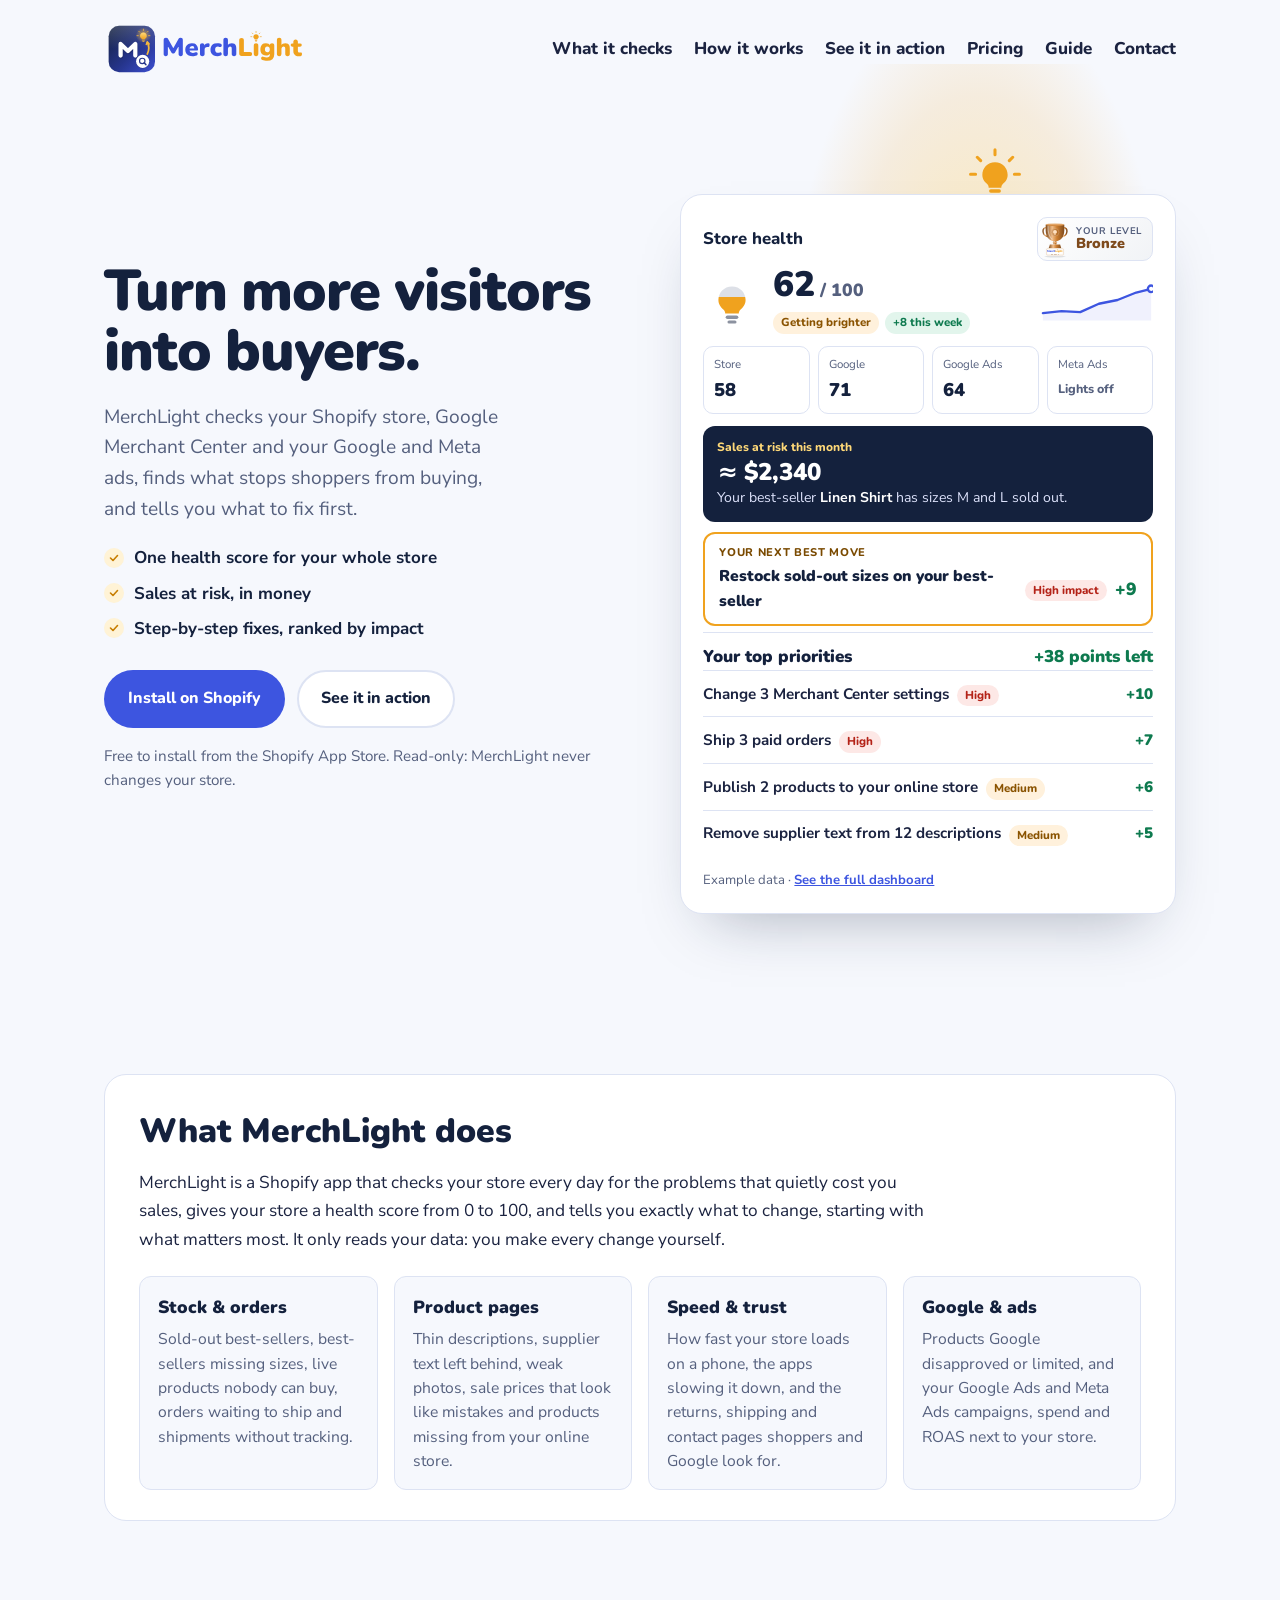
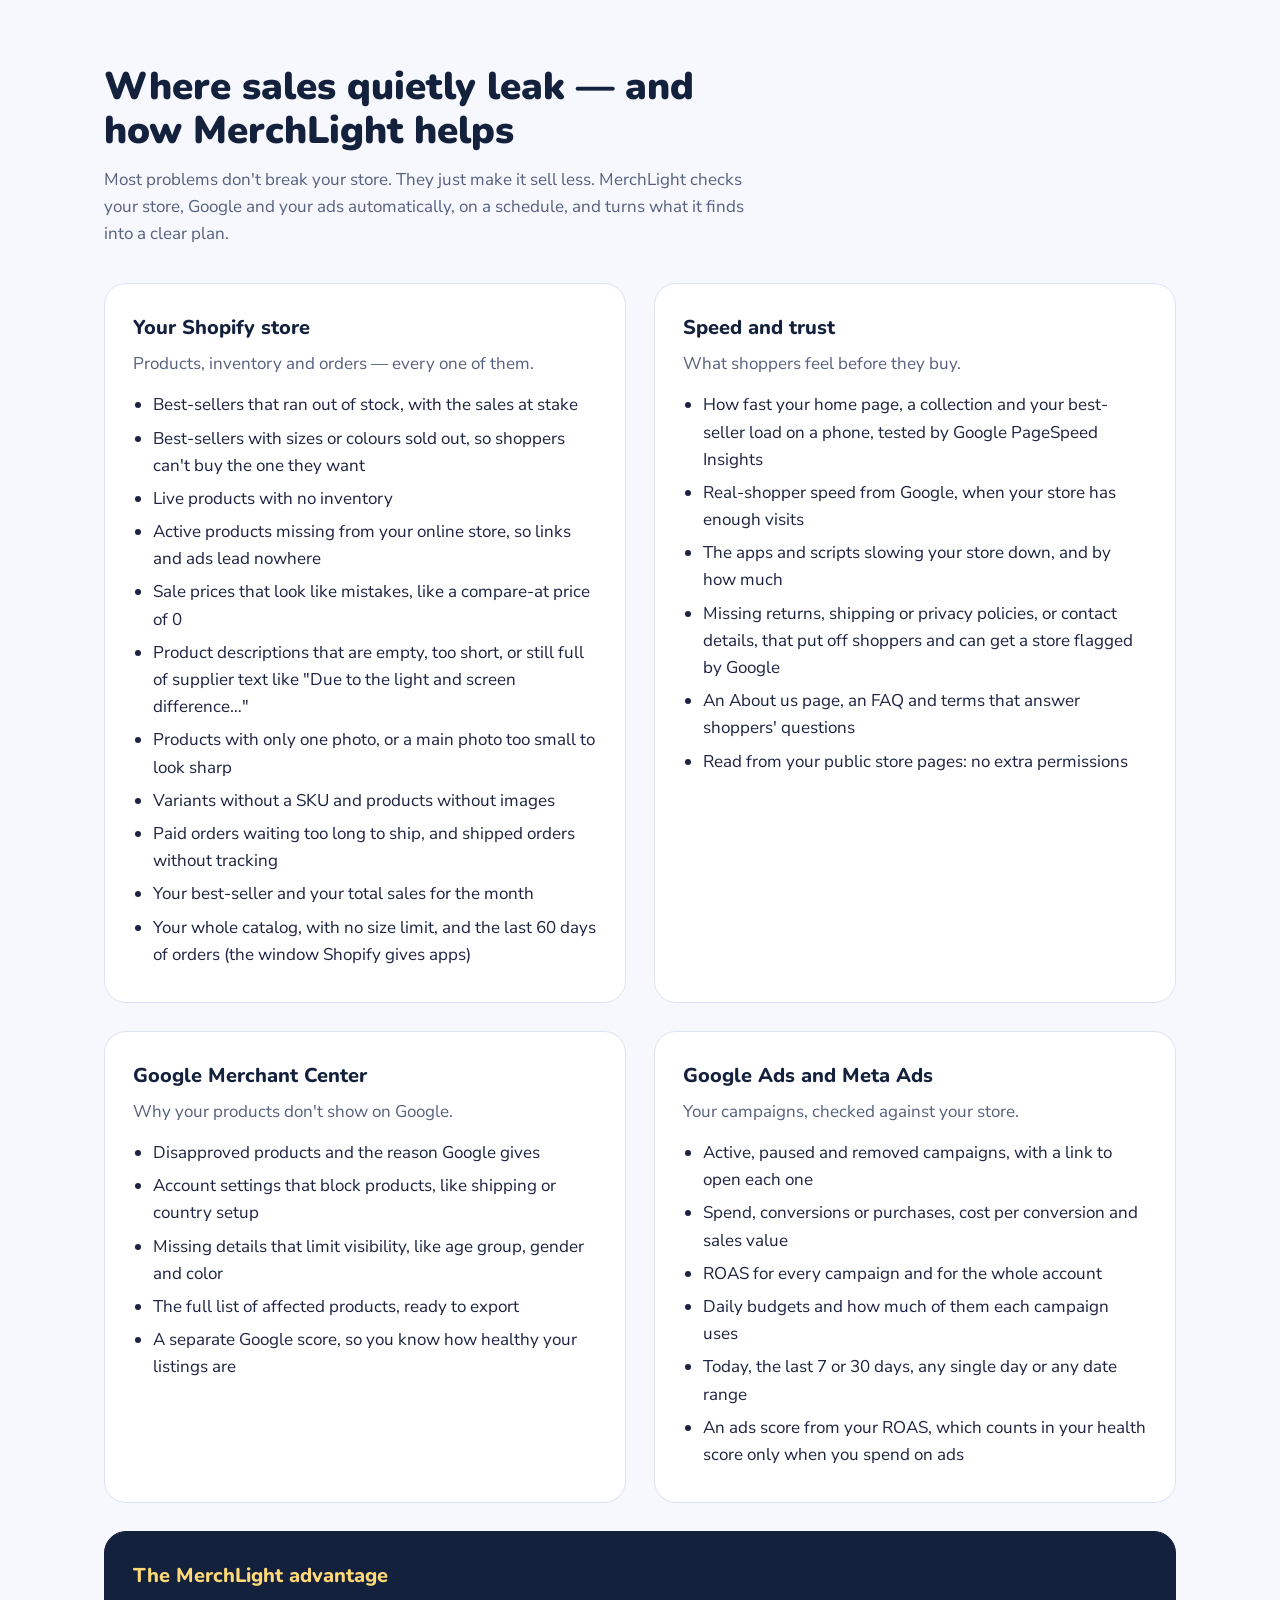
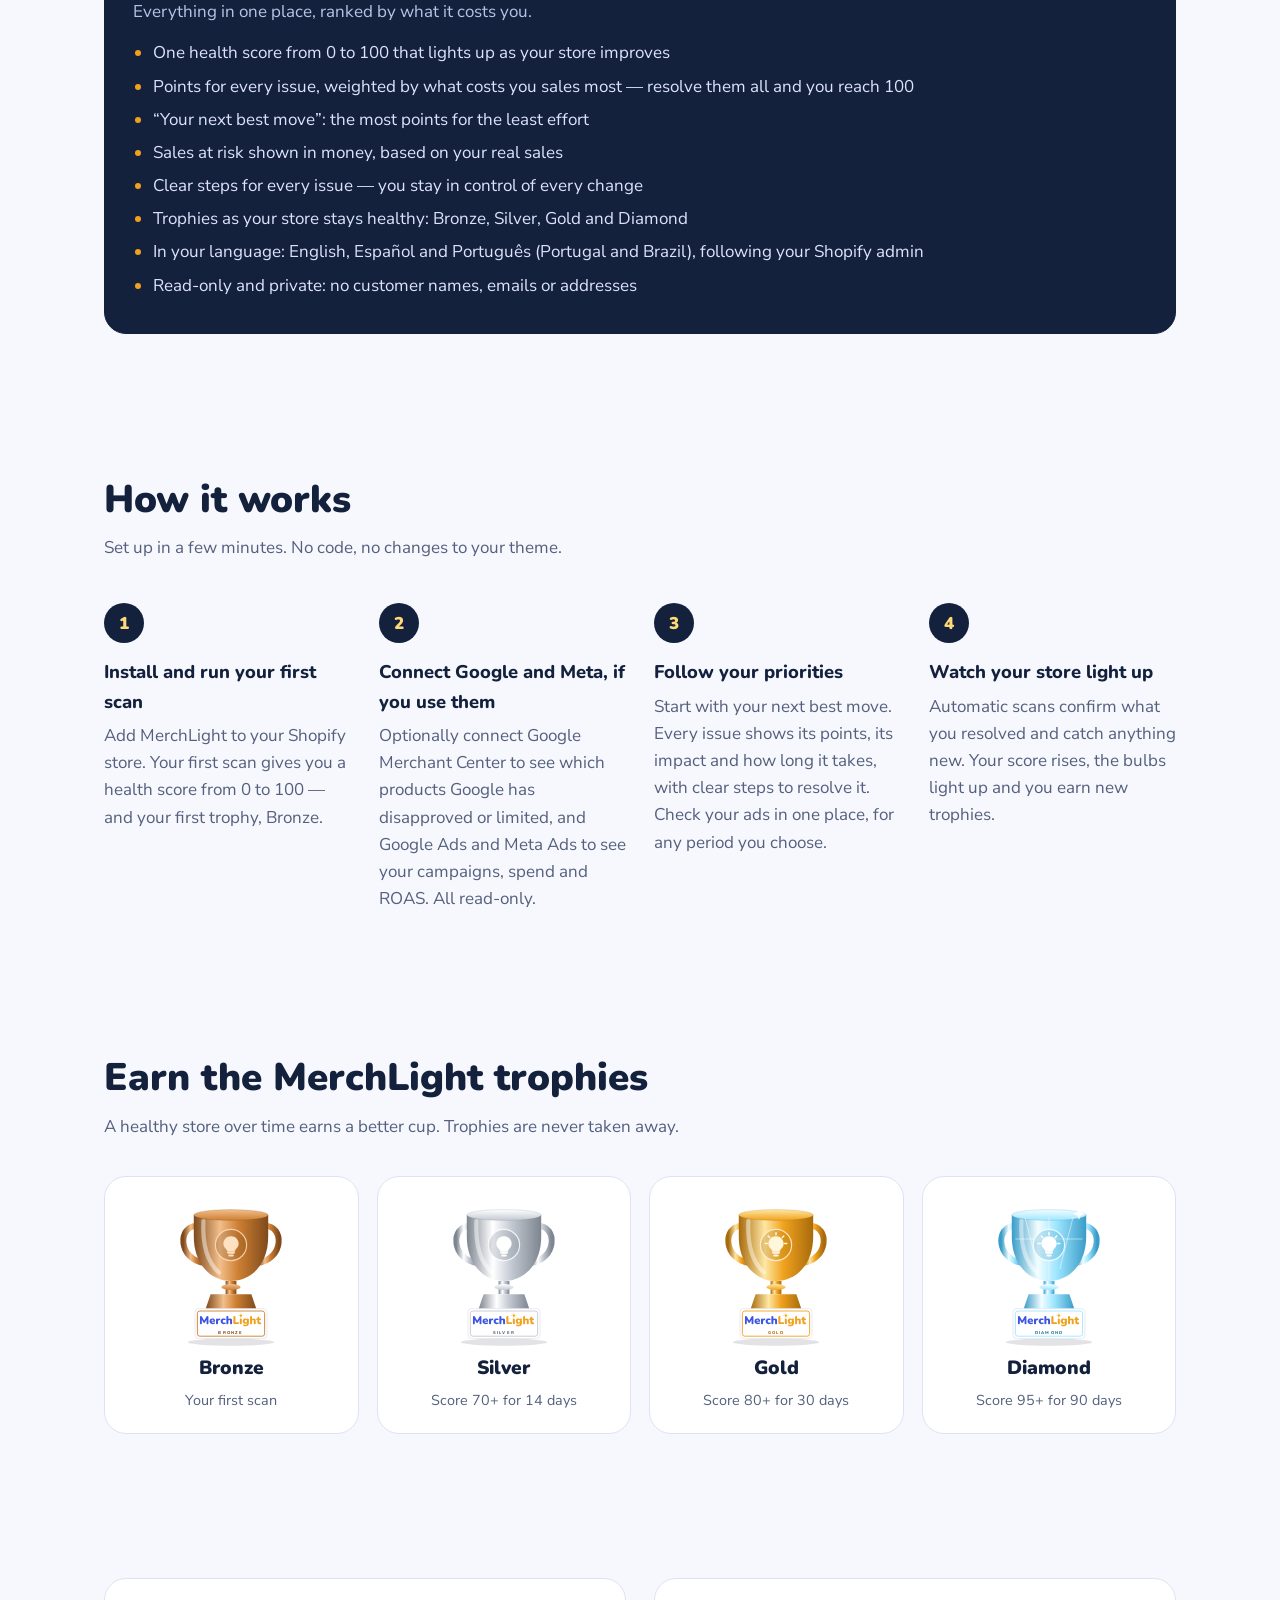
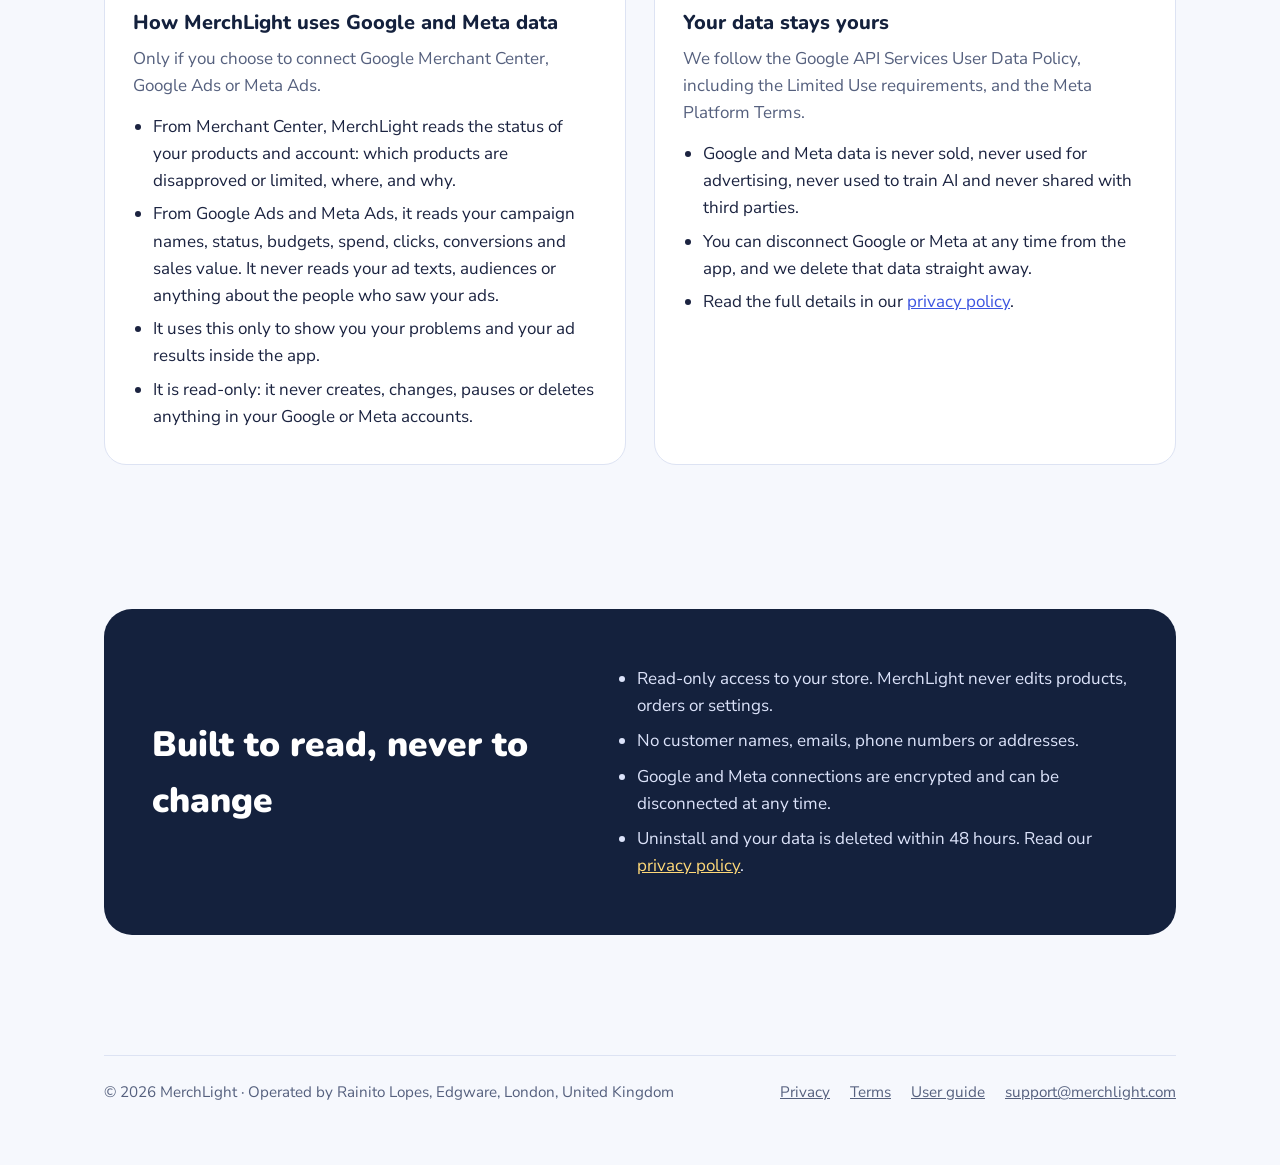
==== index.html @ 0bf92d8f "Site: Install on Shopify buttons now that the app is live Co-Authored-By: Claude Opus 5.5 <noreply@a" ====
<!doctype html>
<html lang="en">
<head>
<meta charset="utf-8">
<meta name="viewport" content="width=device-width, initial-scale=1">
<title>MerchLight — Find what's costing your Shopify store sales</title>
<meta name="description" content="MerchLight checks your Shopify store, Google Merchant Center, Google Ads and Meta Ads, finds what stops shoppers from buying, and tells you what to fix first.">
<link rel="canonical" href="https://merchlight.com/">
<link rel="icon" type="image/png" sizes="32x32" href="/assets/favicon-32.png">
<link rel="apple-touch-icon" href="/assets/icon-192.png">
<meta property="og:title" content="MerchLight">
<meta property="og:description" content="Find what's costing your Shopify store sales, from your products to your ads.">
<meta property="og:url" content="https://merchlight.com/">
<meta property="og:image" content="https://merchlight.com/assets/icon-512.png">
<link rel="stylesheet" href="/assets/site.css">
</head>
<body>
<div class="wrap">
  <header class="top">
    <a href="/" aria-label="MerchLight home"><img src="/assets/logo.svg" alt="MerchLight"></a>
    <nav aria-label="Main">
      <a href="/#checks">What it checks</a>
      <a href="/#how">How it works</a>
      <a href="/demo/">See it in action</a>
      <a href="/pricing/">Pricing</a>
      <a href="/guide/">Guide</a>
      <a href="mailto:hello@merchlight.com">Contact</a>
    </nav>
  </header>

  <main>
    <section class="hero" aria-labelledby="hero-title">
      <div>
        <h1 id="hero-title">Turn more visitors into buyers.</h1>
        <p class="lead">MerchLight checks your Shopify store, Google Merchant Center and your Google and Meta ads, finds what stops shoppers from buying, and tells you what to fix first.</p>
        <ul class="hero-points">
          <li>One health score for your whole store</li>
          <li>Sales at risk, in money</li>
          <li>Step-by-step fixes, ranked by impact</li>
        </ul>
        <div class="actions">
          <a class="btn btn-primary" href="https://apps.shopify.com/merchlight-store-health-check" target="_blank" rel="noopener">Install on Shopify</a>
          <a class="btn btn-ghost" href="/demo/">See it in action</a>
        </div>
        <p class="note">Free to install from the Shopify App Store. Read-only: MerchLight never changes your store.</p>
      </div>

      <div class="stage" aria-label="Example MerchLight scan report">
        <div class="beam" aria-hidden="true"></div>
        <svg class="lamp" viewBox="-32 -32 64 64" aria-hidden="true">
          <path d="M0 -24 V-30 M-17 -17 L-21 -21 M17 -17 L21 -21 M-23 -1 H-29 M23 -1 H29" stroke="#F0A21E" stroke-width="3.6" stroke-linecap="round"/>
          <path d="M0 -15 C9 -15 15 -8 15 0 C15 6 11 9 9 11 C8 12 7.5 13.5 7.5 15 H-7.5 C-7.5 13.5 -8 12 -9 11 C-11 9 -15 6 -15 0 C-15 -8 -9 -15 0 -15 Z" fill="#F0A21E"/>
          <rect x="-7" y="17" width="14" height="4" rx="2" fill="#F0A21E"/><rect x="-5" y="22.5" width="10" height="3.5" rx="1.75" fill="#F0A21E"/>
        </svg>
        <div class="report">
          <div class="rp-head">
            <h2>Store health</h2>
            <span class="rp-chip"><svg width="30" height="38" viewBox="0 0 200 250" role="img" aria-label="MerchLight Bronze trophy"><defs><linearGradient id="b-bronzeh" x1="0" y1="0" x2="1" y2="0"><stop offset="0" stop-color="#7E4A1C"/><stop offset=".35" stop-color="#F2BE8A"/><stop offset=".6" stop-color="#CD7F32"/><stop offset="1" stop-color="#7E4A1C"/></linearGradient><linearGradient id="r-bronzeh" x1="0" y1="0" x2="0" y2="1"><stop offset="0" stop-color="#F2BE8A"/><stop offset="1" stop-color="#CD7F32"/></linearGradient></defs><ellipse cx="100" cy="242" rx="72" ry="6" fill="#1A1D29" fill-opacity=".12"/><path d="M44 48 C10 48 12 104 56 110" fill="none" stroke="url(#b-bronzeh)" stroke-width="10" stroke-linecap="round"/><path d="M156 48 C190 48 188 104 144 110" fill="none" stroke="url(#b-bronzeh)" stroke-width="10" stroke-linecap="round"/><path d="M38 30 H162 V66 C162 112 134 140 100 140 C66 140 38 112 38 66 Z" fill="url(#b-bronzeh)"/><ellipse cx="100" cy="30" rx="62" ry="9" fill="url(#r-bronzeh)" stroke="#7E4A1C" stroke-opacity=".35"/><path d="M54 40 C52 80 62 110 80 126" stroke="#fff" stroke-opacity=".45" stroke-width="7" fill="none" stroke-linecap="round"/><circle cx="100" cy="80" r="26" fill="#7E4A1C" fill-opacity=".25" stroke="#FFE1C2" stroke-opacity=".8" stroke-width="2"/><path d="M0 -15 C9 -15 15 -8 15 0 C15 6 11 9 9 11 C8 12 7.5 13.5 7.5 15 H-7.5 C-7.5 13.5 -8 12 -9 11 C-11 9 -15 6 -15 0 C-15 -8 -9 -15 0 -15 Z" transform="translate(100 78) scale(.85)" fill="#FFE1C2"/><rect x="93.5" y="91" width="13" height="3.4" rx="1.7" fill="#FFE1C2"/><rect x="95.5" y="96" width="9" height="3" rx="1.5" fill="#FFE1C2"/><rect x="91" y="140" width="18" height="22" fill="url(#b-bronzeh)"/><ellipse cx="100" cy="150" rx="16" ry="5" fill="url(#r-bronzeh)"/><path d="M66 162 H134 L142 186 H58 Z" fill="url(#b-bronzeh)"/><rect x="40" y="186" width="120" height="50" rx="6" fill="#fff" stroke="#1E2C78" stroke-opacity=".15"/><rect x="44" y="190" width="112" height="42" rx="4" fill="none" stroke="#CD7F32" stroke-width="1.5"/><image href="/assets/merchlight-wordmark.svg" x="47" y="190" width="106" height="27"/><text x="100" y="229" text-anchor="middle" font-family="Nunito, sans-serif" font-weight="800" font-size="7" letter-spacing="2" fill="#7E4A1C">BRONZE</text></svg><span><small>Your level</small><b>Bronze</b></span></span>
          </div>
          <div class="rp-score">
            <svg width="58" height="58" viewBox="-32 -32 64 64" aria-hidden="true"><defs><linearGradient id="lp6258" x1="0" y1="1" x2="0" y2="0"><stop offset="0.62" stop-color="#F0A21E"/><stop offset="0.62" stop-color="#DDE0E7"/></linearGradient></defs><path d="M0 -15 C9 -15 15 -8 15 0 C15 6 11 9 9 11 C8 12 7.5 13.5 7.5 15 H-7.5 C-7.5 13.5 -8 12 -9 11 C-11 9 -15 6 -15 0 C-15 -8 -9 -15 0 -15 Z" fill="url(#lp6258)"/><rect x="-7" y="17" width="14" height="4" rx="2" fill="#8C92A0"/><rect x="-5" y="22.5" width="10" height="3.5" rx="1.75" fill="#8C92A0"/></svg>
            <div>
              <strong>62<small> / 100</small></strong>
              <span class="rp-badges"><span class="pill pill-mid">Getting brighter</span><span class="pill pill-up">+8 this week</span></span>
            </div>
            <svg class="rp-trend" viewBox="0 0 120 44" aria-hidden="true"><path d="M2 36 L22 34 L42 35 L62 26 L82 22 L102 14 L118 10 L118 44 L2 44 Z" fill="#3D55E0" fill-opacity=".08"/><polyline points="2,36 22,34 42,35 62,26 82,22 102,14 118,10" fill="none" stroke="#3D55E0" stroke-width="2.5" stroke-linecap="round" stroke-linejoin="round"/><circle cx="118" cy="10" r="3.5" fill="#fff" stroke="#3D55E0" stroke-width="2.5"/></svg>
          </div>
          <div class="rp-subs" aria-label="Sub-scores">
            <span><small>Store</small><b>58</b></span>
            <span><small>Google</small><b>71</b></span>
            <span><small>Google Ads</small><b>64</b></span>
            <span><small>Meta Ads</small><b class="off">Lights off</b></span>
          </div>
          <div class="rp-risk">
            <span class="rp-risk-k">Sales at risk this month</span>
            <strong>≈ $2,340</strong>
            <span>Your best-seller <b>Linen Shirt</b> has sizes M and L sold out.</span>
          </div>
          <div class="rp-move">
            <span class="rp-move-k">Your next best move</span>
            <b>Restock sold-out sizes on your best-seller</b>
            <span class="rp-move-tags"><span class="pill pill-high">High impact</span><em class="pts">+9</em></span>
          </div>
          <div class="rp-prio-head"><b>Your top priorities</b><em>+38 points left</em></div>
          <div class="issue"><span><b>Change 3 Merchant Center settings</b><span class="pill pill-high">High</span></span><em class="pts">+10</em></div>
          <div class="issue"><span><b>Ship 3 paid orders</b><span class="pill pill-high">High</span></span><em class="pts">+7</em></div>
          <div class="issue"><span><b>Publish 2 products to your online store</b><span class="pill pill-med">Medium</span></span><em class="pts">+6</em></div>
          <div class="issue"><span><b>Remove supplier text from 12 descriptions</b><span class="pill pill-med">Medium</span></span><em class="pts">+5</em></div>
          <p class="report-note">Example data · <a href="/demo/">See the full dashboard</a></p>
        </div>
      </div>
    </section>

    <section id="what" aria-labelledby="what-title">
      <div class="what">
        <h2 id="what-title">What MerchLight does</h2>
        <p>MerchLight is a Shopify app that checks your store every day for the problems that quietly cost you sales, gives your store a health score from 0 to 100, and tells you exactly what to change, starting with what matters most. It only reads your data: you make every change yourself.</p>
        <div class="what-grid">
          <div><h3>Stock &amp; orders</h3><p>Sold-out best-sellers, best-sellers missing sizes, live products nobody can buy, orders waiting to ship and shipments without tracking.</p></div>
          <div><h3>Product pages</h3><p>Thin descriptions, supplier text left behind, weak photos, sale prices that look like mistakes and products missing from your online store.</p></div>
          <div><h3>Speed &amp; trust</h3><p>How fast your store loads on a phone, the apps slowing it down, and the returns, shipping and contact pages shoppers and Google look for.</p></div>
          <div><h3>Google &amp; ads</h3><p>Products Google disapproved or limited, and your Google Ads and Meta Ads campaigns, spend and ROAS next to your store.</p></div>
        </div>
      </div>
    </section>

    <section id="checks" aria-labelledby="checks-title">
      <div class="sec-head">
        <h2 id="checks-title">Where sales quietly leak — and how MerchLight helps</h2>
        <p>Most problems don't break your store. They just make it sell less. MerchLight checks your store, Google and your ads automatically, on a schedule, and turns what it finds into a clear plan.</p>
      </div>
      <div class="checks checks-2">
        <div class="check-group">
          <h3>Your Shopify store</h3>
          <p>Products, inventory and orders — every one of them.</p>
          <ul>
            <li>Best-sellers that ran out of stock, with the sales at stake</li>
            <li>Best-sellers with sizes or colours sold out, so shoppers can't buy the one they want</li>
            <li>Live products with no inventory</li>
            <li>Active products missing from your online store, so links and ads lead nowhere</li>
            <li>Sale prices that look like mistakes, like a compare-at price of 0</li>
            <li>Product descriptions that are empty, too short, or still full of supplier text like "Due to the light and screen difference…"</li>
            <li>Products with only one photo, or a main photo too small to look sharp</li>
            <li>Variants without a SKU and products without images</li>
            <li>Paid orders waiting too long to ship, and shipped orders without tracking</li>
            <li>Your best-seller and your total sales for the month</li>
            <li>Your whole catalog, with no size limit, and the last 60 days of orders (the window Shopify gives apps)</li>
          </ul>
        </div>
        <div class="check-group">
          <h3>Speed and trust</h3>
          <p>What shoppers feel before they buy.</p>
          <ul>
            <li>How fast your home page, a collection and your best-seller load on a phone, tested by Google PageSpeed Insights</li>
            <li>Real-shopper speed from Google, when your store has enough visits</li>
            <li>The apps and scripts slowing your store down, and by how much</li>
            <li>Missing returns, shipping or privacy policies, or contact details, that put off shoppers and can get a store flagged by Google</li>
            <li>An About us page, an FAQ and terms that answer shoppers' questions</li>
            <li>Read from your public store pages: no extra permissions</li>
          </ul>
        </div>
        <div class="check-group">
          <h3>Google Merchant Center</h3>
          <p>Why your products don't show on Google.</p>
          <ul>
            <li>Disapproved products and the reason Google gives</li>
            <li>Account settings that block products, like shipping or country setup</li>
            <li>Missing details that limit visibility, like age group, gender and color</li>
            <li>The full list of affected products, ready to export</li>
            <li>A separate Google score, so you know how healthy your listings are</li>
          </ul>
        </div>
        <div class="check-group">
          <h3>Google Ads and Meta Ads</h3>
          <p>Your campaigns, checked against your store.</p>
          <ul>
            <li>Active, paused and removed campaigns, with a link to open each one</li>
            <li>Spend, conversions or purchases, cost per conversion and sales value</li>
            <li>ROAS for every campaign and for the whole account</li>
            <li>Daily budgets and how much of them each campaign uses</li>
            <li>Today, the last 7 or 30 days, any single day or any date range</li>
            <li>An ads score from your ROAS, which counts in your health score only when you spend on ads</li>
          </ul>
        </div>
        <div class="check-group highlight">
          <h3>The MerchLight advantage</h3>
          <p>Everything in one place, ranked by what it costs you.</p>
          <ul>
            <li>One health score from 0 to 100 that lights up as your store improves</li>
            <li>Points for every issue, weighted by what costs you sales most — resolve them all and you reach 100</li>
            <li>“Your next best move”: the most points for the least effort</li>
            <li>Sales at risk shown in money, based on your real sales</li>
            <li>Clear steps for every issue — you stay in control of every change</li>
            <li>Trophies as your store stays healthy: Bronze, Silver, Gold and Diamond</li>
            <li>In your language: English, Español and Português (Portugal and Brazil), following your Shopify admin</li>
            <li>Read-only and private: no customer names, emails or addresses</li>
          </ul>
        </div>
      </div>
    </section>

    <section id="how" aria-labelledby="how-title">
      <div class="sec-head">
        <h2 id="how-title">How it works</h2>
        <p>Set up in a few minutes. No code, no changes to your theme.</p>
      </div>
      <ol class="steps steps-4">
        <li><h3>Install and run your first scan</h3><p>Add MerchLight to your Shopify store. Your first scan gives you a health score from 0 to 100 — and your first trophy, Bronze.</p></li>
        <li><h3>Connect Google and Meta, if you use them</h3><p>Optionally connect Google Merchant Center to see which products Google has disapproved or limited, and Google Ads and Meta Ads to see your campaigns, spend and ROAS. All read-only.</p></li>
        <li><h3>Follow your priorities</h3><p>Start with your next best move. Every issue shows its points, its impact and how long it takes, with clear steps to resolve it. Check your ads in one place, for any period you choose.</p></li>
        <li><h3>Watch your store light up</h3><p>Automatic scans confirm what you resolved and catch anything new. Your score rises, the bulbs light up and you earn new trophies.</p></li>
      </ol>
    </section>

    <section id="trophies" aria-labelledby="trophies-title">
      <div class="sec-head">
        <h2 id="trophies-title">Earn the MerchLight trophies</h2>
        <p>A healthy store over time earns a better cup. Trophies are never taken away.</p>
      </div>
      <div class="cups">
        <div class="cup"><svg width="120" height="150" viewBox="0 0 200 250" role="img" aria-label="MerchLight Bronze trophy"><defs><linearGradient id="b-bronzet" x1="0" y1="0" x2="1" y2="0"><stop offset="0" stop-color="#7E4A1C"/><stop offset=".35" stop-color="#F2BE8A"/><stop offset=".6" stop-color="#CD7F32"/><stop offset="1" stop-color="#7E4A1C"/></linearGradient><linearGradient id="r-bronzet" x1="0" y1="0" x2="0" y2="1"><stop offset="0" stop-color="#F2BE8A"/><stop offset="1" stop-color="#CD7F32"/></linearGradient></defs><ellipse cx="100" cy="242" rx="72" ry="6" fill="#1A1D29" fill-opacity=".12"/><path d="M44 48 C10 48 12 104 56 110" fill="none" stroke="url(#b-bronzet)" stroke-width="10" stroke-linecap="round"/><path d="M156 48 C190 48 188 104 144 110" fill="none" stroke="url(#b-bronzet)" stroke-width="10" stroke-linecap="round"/><path d="M38 30 H162 V66 C162 112 134 140 100 140 C66 140 38 112 38 66 Z" fill="url(#b-bronzet)"/><ellipse cx="100" cy="30" rx="62" ry="9" fill="url(#r-bronzet)" stroke="#7E4A1C" stroke-opacity=".35"/><path d="M54 40 C52 80 62 110 80 126" stroke="#fff" stroke-opacity=".45" stroke-width="7" fill="none" stroke-linecap="round"/><circle cx="100" cy="80" r="26" fill="#7E4A1C" fill-opacity=".25" stroke="#FFE1C2" stroke-opacity=".8" stroke-width="2"/><path d="M0 -15 C9 -15 15 -8 15 0 C15 6 11 9 9 11 C8 12 7.5 13.5 7.5 15 H-7.5 C-7.5 13.5 -8 12 -9 11 C-11 9 -15 6 -15 0 C-15 -8 -9 -15 0 -15 Z" transform="translate(100 78) scale(.85)" fill="#FFE1C2"/><rect x="93.5" y="91" width="13" height="3.4" rx="1.7" fill="#FFE1C2"/><rect x="95.5" y="96" width="9" height="3" rx="1.5" fill="#FFE1C2"/><rect x="91" y="140" width="18" height="22" fill="url(#b-bronzet)"/><ellipse cx="100" cy="150" rx="16" ry="5" fill="url(#r-bronzet)"/><path d="M66 162 H134 L142 186 H58 Z" fill="url(#b-bronzet)"/><rect x="40" y="186" width="120" height="50" rx="6" fill="#fff" stroke="#1E2C78" stroke-opacity=".15"/><rect x="44" y="190" width="112" height="42" rx="4" fill="none" stroke="#CD7F32" stroke-width="1.5"/><image href="/assets/merchlight-wordmark.svg" x="47" y="190" width="106" height="27"/><text x="100" y="229" text-anchor="middle" font-family="Nunito, sans-serif" font-weight="800" font-size="7" letter-spacing="2" fill="#7E4A1C">BRONZE</text></svg><b>Bronze</b><span>Your first scan</span></div>
        <div class="cup"><svg width="120" height="150" viewBox="0 0 200 250" role="img" aria-label="MerchLight Silver trophy"><defs><linearGradient id="b-silvert" x1="0" y1="0" x2="1" y2="0"><stop offset="0" stop-color="#7D8590"/><stop offset=".35" stop-color="#FFFFFF"/><stop offset=".6" stop-color="#C3C9D2"/><stop offset="1" stop-color="#7D8590"/></linearGradient><linearGradient id="r-silvert" x1="0" y1="0" x2="0" y2="1"><stop offset="0" stop-color="#FFFFFF"/><stop offset="1" stop-color="#C3C9D2"/></linearGradient></defs><ellipse cx="100" cy="242" rx="72" ry="6" fill="#1A1D29" fill-opacity=".12"/><path d="M44 48 C10 48 12 104 56 110" fill="none" stroke="url(#b-silvert)" stroke-width="10" stroke-linecap="round"/><path d="M156 48 C190 48 188 104 144 110" fill="none" stroke="url(#b-silvert)" stroke-width="10" stroke-linecap="round"/><path d="M38 30 H162 V66 C162 112 134 140 100 140 C66 140 38 112 38 66 Z" fill="url(#b-silvert)"/><ellipse cx="100" cy="30" rx="62" ry="9" fill="url(#r-silvert)" stroke="#7D8590" stroke-opacity=".35"/><path d="M54 40 C52 80 62 110 80 126" stroke="#fff" stroke-opacity=".45" stroke-width="7" fill="none" stroke-linecap="round"/><circle cx="100" cy="80" r="26" fill="#7D8590" fill-opacity=".25" stroke="#FFFFFF" stroke-opacity=".8" stroke-width="2"/><path d="M0 -15 C9 -15 15 -8 15 0 C15 6 11 9 9 11 C8 12 7.5 13.5 7.5 15 H-7.5 C-7.5 13.5 -8 12 -9 11 C-11 9 -15 6 -15 0 C-15 -8 -9 -15 0 -15 Z" transform="translate(100 78) scale(.85)" fill="#FFFFFF"/><rect x="93.5" y="91" width="13" height="3.4" rx="1.7" fill="#FFFFFF"/><rect x="95.5" y="96" width="9" height="3" rx="1.5" fill="#FFFFFF"/><rect x="91" y="140" width="18" height="22" fill="url(#b-silvert)"/><ellipse cx="100" cy="150" rx="16" ry="5" fill="url(#r-silvert)"/><path d="M66 162 H134 L142 186 H58 Z" fill="url(#b-silvert)"/><rect x="40" y="186" width="120" height="50" rx="6" fill="#fff" stroke="#1E2C78" stroke-opacity=".15"/><rect x="44" y="190" width="112" height="42" rx="4" fill="none" stroke="#C3C9D2" stroke-width="1.5"/><image href="/assets/merchlight-wordmark.svg" x="47" y="190" width="106" height="27"/><text x="100" y="229" text-anchor="middle" font-family="Nunito, sans-serif" font-weight="800" font-size="7" letter-spacing="2" fill="#5B636E">SILVER</text></svg><b>Silver</b><span>Score 70+ for 14 days</span></div>
        <div class="cup"><svg width="120" height="150" viewBox="0 0 200 250" role="img" aria-label="MerchLight Gold trophy"><defs><linearGradient id="b-goldt" x1="0" y1="0" x2="1" y2="0"><stop offset="0" stop-color="#A86A0C"/><stop offset=".35" stop-color="#FFE7A3"/><stop offset=".6" stop-color="#F0A21E"/><stop offset="1" stop-color="#A86A0C"/></linearGradient><linearGradient id="r-goldt" x1="0" y1="0" x2="0" y2="1"><stop offset="0" stop-color="#FFE7A3"/><stop offset="1" stop-color="#F0A21E"/></linearGradient></defs><ellipse cx="100" cy="242" rx="72" ry="6" fill="#1A1D29" fill-opacity=".12"/><path d="M44 48 C10 48 12 104 56 110" fill="none" stroke="url(#b-goldt)" stroke-width="10" stroke-linecap="round"/><path d="M156 48 C190 48 188 104 144 110" fill="none" stroke="url(#b-goldt)" stroke-width="10" stroke-linecap="round"/><path d="M38 30 H162 V66 C162 112 134 140 100 140 C66 140 38 112 38 66 Z" fill="url(#b-goldt)"/><ellipse cx="100" cy="30" rx="62" ry="9" fill="url(#r-goldt)" stroke="#A86A0C" stroke-opacity=".35"/><path d="M54 40 C52 80 62 110 80 126" stroke="#fff" stroke-opacity=".45" stroke-width="7" fill="none" stroke-linecap="round"/><circle cx="100" cy="80" r="26" fill="#A86A0C" fill-opacity=".25" stroke="#FFF6DC" stroke-opacity=".8" stroke-width="2"/><path d="M0 -24 V-30 M-17 -17 L-21 -21 M17 -17 L21 -21 M-23 -1 H-29 M23 -1 H29" transform="translate(100 78) scale(.62)" stroke="#FFF6DC" stroke-width="4" stroke-linecap="round" fill="none"/><path d="M0 -15 C9 -15 15 -8 15 0 C15 6 11 9 9 11 C8 12 7.5 13.5 7.5 15 H-7.5 C-7.5 13.5 -8 12 -9 11 C-11 9 -15 6 -15 0 C-15 -8 -9 -15 0 -15 Z" transform="translate(100 78) scale(.85)" fill="#FFF6DC"/><rect x="93.5" y="91" width="13" height="3.4" rx="1.7" fill="#FFF6DC"/><rect x="95.5" y="96" width="9" height="3" rx="1.5" fill="#FFF6DC"/><rect x="91" y="140" width="18" height="22" fill="url(#b-goldt)"/><ellipse cx="100" cy="150" rx="16" ry="5" fill="url(#r-goldt)"/><path d="M66 162 H134 L142 186 H58 Z" fill="url(#b-goldt)"/><rect x="40" y="186" width="120" height="50" rx="6" fill="#fff" stroke="#1E2C78" stroke-opacity=".15"/><rect x="44" y="190" width="112" height="42" rx="4" fill="none" stroke="#F0A21E" stroke-width="1.5"/><image href="/assets/merchlight-wordmark.svg" x="47" y="190" width="106" height="27"/><text x="100" y="229" text-anchor="middle" font-family="Nunito, sans-serif" font-weight="800" font-size="7" letter-spacing="2" fill="#A86A0C">GOLD</text></svg><b>Gold</b><span>Score 80+ for 30 days</span></div>
        <div class="cup"><svg width="120" height="150" viewBox="0 0 200 250" role="img" aria-label="MerchLight Diamond trophy"><defs><linearGradient id="b-diamondt" x1="0" y1="0" x2="1" y2="0"><stop offset="0" stop-color="#3A9CC8"/><stop offset=".35" stop-color="#F2FDFF"/><stop offset=".6" stop-color="#9FE6FF"/><stop offset="1" stop-color="#3A9CC8"/></linearGradient><linearGradient id="r-diamondt" x1="0" y1="0" x2="0" y2="1"><stop offset="0" stop-color="#F2FDFF"/><stop offset="1" stop-color="#9FE6FF"/></linearGradient></defs><ellipse cx="100" cy="242" rx="72" ry="6" fill="#1A1D29" fill-opacity=".12"/><path d="M44 48 C10 48 12 104 56 110" fill="none" stroke="url(#b-diamondt)" stroke-width="10" stroke-linecap="round"/><path d="M156 48 C190 48 188 104 144 110" fill="none" stroke="url(#b-diamondt)" stroke-width="10" stroke-linecap="round"/><path d="M38 30 H162 V66 C162 112 134 140 100 140 C66 140 38 112 38 66 Z" fill="url(#b-diamondt)"/><ellipse cx="100" cy="30" rx="62" ry="9" fill="url(#r-diamondt)" stroke="#3A9CC8" stroke-opacity=".35"/><path d="M54 40 C52 80 62 110 80 126" stroke="#fff" stroke-opacity=".45" stroke-width="7" fill="none" stroke-linecap="round"/><path d="M60 34 L82 120 M100 34 L100 138 M140 34 L118 120 M44 70 L156 70" stroke="#fff" stroke-opacity=".55" stroke-width="1.5" fill="none"/><path d="M150 18 l3 7 7 3 -7 3 -3 7 -3 -7 -7 -3 7 -3z M34 112 l2 5 5 2 -5 2 -2 5 -2 -5 -5 -2 5 -2z" fill="#fff"/><circle cx="100" cy="80" r="26" fill="#3A9CC8" fill-opacity=".25" stroke="#FFFFFF" stroke-opacity=".8" stroke-width="2"/><path d="M0 -24 V-30 M-17 -17 L-21 -21 M17 -17 L21 -21 M-23 -1 H-29 M23 -1 H29" transform="translate(100 78) scale(.62)" stroke="#FFFFFF" stroke-width="4" stroke-linecap="round" fill="none"/><path d="M0 -15 C9 -15 15 -8 15 0 C15 6 11 9 9 11 C8 12 7.5 13.5 7.5 15 H-7.5 C-7.5 13.5 -8 12 -9 11 C-11 9 -15 6 -15 0 C-15 -8 -9 -15 0 -15 Z" transform="translate(100 78) scale(.85)" fill="#FFFFFF"/><rect x="93.5" y="91" width="13" height="3.4" rx="1.7" fill="#FFFFFF"/><rect x="95.5" y="96" width="9" height="3" rx="1.5" fill="#FFFFFF"/><rect x="91" y="140" width="18" height="22" fill="url(#b-diamondt)"/><ellipse cx="100" cy="150" rx="16" ry="5" fill="url(#r-diamondt)"/><path d="M66 162 H134 L142 186 H58 Z" fill="url(#b-diamondt)"/><rect x="40" y="186" width="120" height="50" rx="6" fill="#fff" stroke="#1E2C78" stroke-opacity=".15"/><rect x="44" y="190" width="112" height="42" rx="4" fill="none" stroke="#9FE6FF" stroke-width="1.5"/><image href="/assets/merchlight-wordmark.svg" x="47" y="190" width="106" height="27"/><text x="100" y="229" text-anchor="middle" font-family="Nunito, sans-serif" font-weight="800" font-size="7" letter-spacing="2" fill="#1C6E93">DIAMOND</text></svg><b>Diamond</b><span>Score 95+ for 90 days</span></div>
      </div>
    </section>

    <section id="google-data" aria-labelledby="google-data-title">
      <div class="checks checks-2">
        <div class="check-group">
          <h3 id="google-data-title">How MerchLight uses Google and Meta data</h3>
          <p>Only if you choose to connect Google Merchant Center, Google Ads or Meta Ads.</p>
          <ul>
            <li>From Merchant Center, MerchLight reads the status of your products and account: which products are disapproved or limited, where, and why.</li>
            <li>From Google Ads and Meta Ads, it reads your campaign names, status, budgets, spend, clicks, conversions and sales value. It never reads your ad texts, audiences or anything about the people who saw your ads.</li>
            <li>It uses this only to show you your problems and your ad results inside the app.</li>
            <li>It is read-only: it never creates, changes, pauses or deletes anything in your Google or Meta accounts.</li>
          </ul>
        </div>
        <div class="check-group">
          <h3>Your data stays yours</h3>
          <p>We follow the Google API Services User Data Policy, including the Limited Use requirements, and the Meta Platform Terms.</p>
          <ul>
            <li>Google and Meta data is never sold, never used for advertising, never used to train AI and never shared with third parties.</li>
            <li>You can disconnect Google or Meta at any time from the app, and we delete that data straight away.</li>
            <li>Read the full details in our <a href="/privacy/">privacy policy</a>.</li>
          </ul>
        </div>
      </div>
    </section>

    <section aria-labelledby="trust-title">
      <div class="trust">
        <h2 id="trust-title">Built to read, never to change</h2>
        <ul>
          <li>Read-only access to your store. MerchLight never edits products, orders or settings.</li>
          <li>No customer names, emails, phone numbers or addresses.</li>
          <li>Google and Meta connections are encrypted and can be disconnected at any time.</li>
          <li>Uninstall and your data is deleted within 48 hours. Read our <a href="/privacy/">privacy policy</a>.</li>
        </ul>
      </div>
    </section>
  </main>

  <footer>
    <div class="row">
      <span>© 2026 MerchLight · Operated by Rainito Lopes, Edgware, London, United Kingdom</span>
      <nav aria-label="Legal">
        <a href="/privacy/">Privacy</a>
        <a href="/terms/">Terms</a><a href="/guide/">User guide</a>
        <a href="mailto:support@merchlight.com">support@merchlight.com</a>
      </nav>
    </div>
  </footer>
</div>
</body>
</html>
---- assets/site.css ----
/* Fontes alojadas no próprio site (licença SIL Open Font License): sem pedidos à Google. */
@font-face{font-family:'Nunito';font-style:normal;font-weight:800 900;font-display:swap;src:url('/assets/fonts/nunito-latin.woff2') format('woff2')}
@font-face{font-family:'Nunito Sans';font-style:normal;font-weight:400 700;font-display:swap;src:url('/assets/fonts/nunito-sans-latin.woff2') format('woff2')}
/* MerchLight — site institucional */
:root{
  --night:#14213D; --indigo:#3D55E0; --indigo-deep:#25348A; --lamp:#F0A21E; --lamp-soft:#FFD978;
  --paper:#F6F8FD; --ink:#1B2340; --muted:#55607E; --line:#DDE3F3; --white:#FFFFFF;
  --radius-lg:22px; --radius-sm:12px;
  --display:"Nunito",ui-rounded,"Segoe UI",system-ui,sans-serif;
  --body:"Nunito Sans","Segoe UI",system-ui,sans-serif;
}
*{box-sizing:border-box}
html{scroll-behavior:smooth}
@media (prefers-reduced-motion:reduce){html{scroll-behavior:auto}*{animation:none!important;transition:none!important}}
body{margin:0;font-family:var(--body);color:var(--ink);background:var(--paper);font-size:17px;line-height:1.6;-webkit-font-smoothing:antialiased}
a{color:var(--indigo)}
a:focus-visible,button:focus-visible{outline:3px solid var(--lamp);outline-offset:3px;border-radius:6px}
img{max-width:100%;display:block}
.wrap{max-width:1120px;margin:0 auto;padding:0 24px}

/* topo */
.top{display:flex;align-items:center;justify-content:space-between;padding:22px 0}
.top img{height:54px;width:auto}
.top nav{display:flex;gap:22px;font-weight:700;font-family:var(--display)}
.top nav a{color:var(--ink);text-decoration:none}
.top nav a:hover{color:var(--indigo)}

/* herói: a lâmpada ilumina o relatório da loja */
.hero{display:grid;grid-template-columns:1.05fr 1fr;gap:56px;align-items:center;padding:56px 0 88px}
.hero h1{font-family:var(--display);font-weight:900;font-size:clamp(2.4rem,5vw,3.6rem);line-height:1.05;letter-spacing:-0.02em;margin:0 0 20px;color:var(--night)}
.hero p.lead{font-size:1.2rem;color:var(--muted);max-width:34ch;margin:0 0 30px}
.actions{display:flex;flex-wrap:wrap;gap:12px;align-items:center}
.btn{display:inline-block;font-family:var(--display);font-weight:800;font-size:1rem;padding:14px 22px;border-radius:999px;text-decoration:none;border:2px solid transparent}
.btn-primary{background:var(--indigo);color:var(--white)}
.btn-primary:hover{background:var(--indigo-deep)}
.btn-ghost{color:var(--night);border-color:var(--line);background:var(--white)}
.note{font-size:.95rem;color:var(--muted);margin-top:16px}

.stage{position:relative;padding:40px 0 0}
.beam{position:absolute;left:-60px;right:-60px;top:-90px;height:140%;background:radial-gradient(42% 46% at 58% 26%,rgba(255,217,120,.55),rgba(240,162,30,.14) 50%,rgba(240,162,30,0) 72%);pointer-events:none}
.lamp{position:absolute;top:-6px;left:58%;width:54px;height:54px}
.report{position:relative;background:var(--white);border:1px solid var(--line);border-radius:var(--radius-lg);padding:26px;box-shadow:0 30px 60px -30px rgba(20,33,61,.35)}
.report h2{font-family:var(--display);font-size:1.05rem;font-weight:800;margin:0 0 16px;color:var(--night)}
.scores{display:grid;grid-template-columns:repeat(3,1fr);gap:10px;margin-bottom:18px}
.score{border:1px solid var(--line);border-radius:var(--radius-sm);padding:12px}
.score span{display:block;font-size:.85rem;color:var(--muted)}
.score strong{font-family:var(--display);font-size:1.6rem;font-weight:900;color:var(--night)}
.pill{display:inline-block;white-space:nowrap;font-size:.75rem;font-weight:700;padding:2px 9px;border-radius:999px;margin-top:4px}
.ok{background:#E3F6EA;color:#1E7A45}.warn{background:#FFF1D6;color:#8A5A00}.bad{background:#FDE4E4;color:#A12C2C}
.issue{display:flex;justify-content:space-between;gap:12px;padding:12px 0;border-top:1px solid var(--line);font-size:.95rem}
.issue b{font-weight:700}
.issue em{font-style:normal;color:var(--muted);white-space:nowrap}

/* secções */
section{padding:72px 0}
.sec-head{max-width:640px;margin-bottom:36px}
.sec-head h2{font-family:var(--display);font-weight:900;font-size:clamp(1.8rem,3.2vw,2.4rem);line-height:1.15;margin:0 0 12px;color:var(--night)}
.sec-head p{color:var(--muted);margin:0}
.checks{display:grid;grid-template-columns:1fr 1fr;gap:28px}
.check-group{background:var(--white);border:1px solid var(--line);border-radius:var(--radius-lg);padding:28px}
.check-group h3{font-family:var(--display);font-weight:800;font-size:1.25rem;margin:0 0 6px;color:var(--night)}
.check-group > p{margin:0 0 14px;color:var(--muted)}
.check-group ul{margin:0;padding-left:20px}
.check-group li{margin:6px 0}

.steps{counter-reset:s;display:grid;grid-template-columns:repeat(3,1fr);gap:28px;list-style:none;margin:0;padding:0}
.steps li{counter-increment:s;padding-top:6px}
.steps li::before{content:counter(s);display:grid;place-items:center;width:40px;height:40px;border-radius:50%;background:var(--night);color:var(--lamp-soft);font-family:var(--display);font-weight:900;margin-bottom:14px}
.steps h3{font-family:var(--display);font-weight:800;font-size:1.15rem;margin:0 0 6px;color:var(--night)}
.steps p{margin:0;color:var(--muted)}

.trust{background:var(--night);color:#DCE3FA;border-radius:28px;padding:48px;display:grid;grid-template-columns:1fr 1.2fr;gap:40px;align-items:center}
.trust h2{font-family:var(--display);font-weight:900;font-size:clamp(1.6rem,3vw,2.2rem);color:var(--white);margin:0}
.trust ul{margin:0;padding-left:20px}
.trust li{margin:8px 0}
.trust a{color:var(--lamp-soft)}

footer{padding:48px 0 60px;color:var(--muted);font-size:.95rem}
footer .row{display:flex;flex-wrap:wrap;justify-content:space-between;gap:16px;border-top:1px solid var(--line);padding-top:24px}
footer nav{display:flex;gap:20px}
footer a{color:var(--muted)}

/* páginas legais */
.legal{max-width:760px;margin:0 auto;padding:24px 24px 80px}
.legal h1{font-family:var(--display);font-weight:900;font-size:clamp(2rem,4vw,2.8rem);color:var(--night);margin:24px 0 6px}
.legal .updated{color:var(--muted);margin:0 0 32px}
.legal h2{font-family:var(--display);font-weight:800;font-size:1.35rem;color:var(--night);margin:40px 0 10px}
.legal h3{font-family:var(--display);font-weight:800;font-size:1.05rem;margin:22px 0 6px}
.legal table{width:100%;border-collapse:collapse;margin:12px 0;font-size:.95rem}
.legal th,.legal td{text-align:left;vertical-align:top;border-bottom:1px solid var(--line);padding:10px 8px}
.legal th{font-family:var(--display)}
.legal .box{background:var(--white);border:1px solid var(--line);border-left:4px solid var(--lamp);border-radius:var(--radius-sm);padding:16px 18px;margin:18px 0}

@media (max-width:900px){
  .hero{grid-template-columns:1fr;gap:40px;padding-top:24px}
  .checks,.steps,.trust{grid-template-columns:1fr}
  .trust{padding:32px}
}
@media (max-width:560px){
  .top nav{gap:14px;font-size:.95rem}
  .scores{grid-template-columns:1fr 1fr 1fr}
  .score strong{font-size:1.3rem}
  .issue{flex-direction:column;gap:2px}
}

/* ---------- página "See it in action" (/demo/) ---------- */
.top nav a[aria-current="page"]{color:var(--indigo)}
.demo-hero{padding:40px 0 24px;text-align:center}
.demo-hero h1{font-family:var(--display);font-weight:900;font-size:clamp(2.2rem,5vw,3.4rem);line-height:1.05;letter-spacing:-0.02em;margin:0 0 16px;color:var(--night)}
.demo-hero .lead{font-size:1.15rem;color:var(--muted);max-width:52ch;margin:0 auto 26px}
.demo-hero .actions{justify-content:center}
.demo-shot{padding:24px 0 40px}
.note.center{text-align:center}

/* janela com o painel de exemplo */
.dl-window{background:#F1F1F1;border:1px solid var(--line);border-radius:18px;overflow:hidden;box-shadow:0 40px 80px -40px rgba(20,33,61,.45)}
.dl-bar{display:flex;align-items:center;gap:7px;background:#1A1A1A;padding:10px 14px}
.dl-bar span{width:10px;height:10px;border-radius:50%;background:#555}
.dl-bar em{font-style:normal;color:#BBB;font-size:.8rem;margin-left:10px}
.dl-app{padding:18px;font-size:14px;line-height:1.45}
.dl-head{display:flex;align-items:center;gap:14px;flex-wrap:wrap;margin-bottom:14px}
.dl-head img{height:40px;width:auto}
.dl-sep{width:1px;height:32px;background:#D5D8DF}
.dl-meta{display:flex;flex-direction:column}
.dl-meta b{font-family:var(--display);font-size:1rem;color:var(--night)}
.dl-meta span{color:var(--muted);font-size:.82rem}
.dl-run{margin-left:auto;background:var(--indigo);color:#fff;font-weight:700;padding:8px 14px;border-radius:10px;font-size:.85rem}
.dl-grid{display:grid;grid-template-columns:minmax(0,2fr) minmax(0,1fr);gap:14px;align-items:start}
.dl-main,.dl-side{display:flex;flex-direction:column;gap:14px}
.dl-card{position:relative;background:#fff;border:1px solid #E3E5EA;border-radius:14px;padding:16px}
.dl-card h3{font-size:.95rem;font-weight:700;margin:0 0 10px;color:var(--night);font-family:var(--body)}
.dl-sub-p{margin:-4px 0 10px;color:var(--muted);font-size:.82rem}
.dl-marker{position:absolute;top:-12px;left:-12px;width:28px;height:28px;border-radius:50%;background:var(--lamp);color:var(--night);font-family:var(--display);font-weight:900;display:grid;place-items:center;box-shadow:0 4px 10px rgba(240,162,30,.45);z-index:2}
.dl-health{display:grid;grid-template-columns:auto auto 1fr;gap:14px;align-items:center;margin-bottom:12px}
.dl-big{font-family:var(--display);font-weight:900;font-size:2.6rem;line-height:1;color:var(--night);margin-bottom:6px}
.dl-big small,.dl-sub strong small{font-size:.45em;color:var(--muted);font-weight:800}
.dl-up{color:#0E7A4F;font-weight:700;font-size:.82rem}
.dl-trend{width:100%;height:70px}
.dl-subs{display:grid;grid-template-columns:1fr 1fr;gap:10px}
.dl-sub{display:grid;grid-template-columns:auto 1fr auto;gap:10px;align-items:center;border:1px solid #E3E5EA;border-radius:12px;padding:10px}
.dl-sub.reserved{border-style:dashed}
.dl-sub div{display:flex;flex-direction:column;align-items:flex-start;gap:2px}
.dl-sub b{font-size:.88rem}
.dl-sub span:not(.pill){color:var(--muted);font-size:.78rem}
.dl-sub strong{font-family:var(--display);font-weight:900;font-size:1.3rem;color:var(--night);white-space:nowrap}
.dl-sub.reserved strong{color:#A4A9B6}
.pill.neutral,.pill.soon{background:#ECEEF2;color:#454B5A}
.dl-table{display:flex;flex-direction:column}
.dl-row{display:grid;grid-template-columns:62px minmax(0,1fr) 72px 150px 140px;gap:10px;align-items:center;padding:10px 0;border-top:1px solid #ECEEF2}
.dl-th{font-size:.72rem;font-weight:700;text-transform:uppercase;letter-spacing:.04em;color:var(--muted);border-top:0;padding-top:0}
.dl-row > div{display:flex;flex-direction:column;align-items:flex-start;gap:2px;min-width:0}
.dl-row b{font-size:.86rem}
.dl-row > div > span:not(.pill){color:var(--muted);font-size:.78rem}
.dl-tag{font-size:.72rem;font-weight:700;color:#2F45C8;background:#EEF1FD;border-radius:8px;padding:4px 6px;text-align:center}
.dl-num{font-weight:700}
.dl-impact{color:var(--muted);font-size:.78rem}
.dl-btn{display:inline-flex;justify-content:center;align-items:center;gap:6px;border:1px solid #CDD1DA;background:#fff;border-radius:10px;padding:7px 10px;font-weight:700;font-size:.8rem;color:var(--night);text-align:center}
.dl-row .dl-btn{width:100%}
.dl-risk{position:relative;background:#1E2C78;color:#fff;border-radius:14px;padding:18px;display:flex;flex-direction:column;gap:8px}
.dl-eyebrow{color:var(--lamp-soft);font-weight:700;font-size:.8rem}
.dl-money{font-family:var(--display);font-weight:900;font-size:2.2rem;line-height:1}
.dl-risk p{margin:0;color:#DCE1FA;font-size:.85rem}
.dl-risk b{color:#fff}
.dl-amber{align-self:flex-start;display:inline-flex;align-items:center;gap:6px;background:var(--lamp);color:#1A1D29;font-weight:700;font-size:.82rem;padding:8px 12px;border-radius:10px}
.dl-progress{height:7px;border-radius:999px;background:#ECEEF2;margin-bottom:10px}
.dl-progress span{display:block;height:7px;border-radius:999px;background:var(--indigo)}
.dl-steps{list-style:none;margin:0;padding:0;display:flex;flex-direction:column;gap:8px;font-size:.85rem}
.dl-steps li{display:flex;align-items:center;gap:8px}
.dl-steps li.done{color:var(--muted)}
.dl-steps li.done svg{color:#0E7A4F}
.dl-steps i{width:14px;height:14px;border:2px solid #A4A9B6;border-radius:50%;display:inline-block}
.dl-conn{display:flex;justify-content:space-between;align-items:center;margin:0 0 8px;font-size:.85rem}

/* explicações */
.tour{list-style:none;counter-reset:t;margin:0;padding:0;display:grid;grid-template-columns:repeat(3,1fr);gap:28px}
.tour li{counter-increment:t;background:var(--white);border:1px solid var(--line);border-radius:var(--radius-lg);padding:26px}
.tour li::before{content:counter(t);display:grid;place-items:center;width:36px;height:36px;border-radius:50%;background:var(--lamp);color:var(--night);font-family:var(--display);font-weight:900;margin-bottom:12px}
.tour h3{font-family:var(--display);font-weight:800;font-size:1.15rem;margin:0 0 6px;color:var(--night)}
.tour p{margin:0;color:var(--muted)}
.demo-split{display:grid;grid-template-columns:1fr 1.1fr;gap:40px;align-items:center}
.demo-split .sec-head{margin-bottom:0}
.demo-list{margin:18px 0 0;padding-left:20px;color:var(--ink)}
.demo-list li{margin:8px 0}
.dl-issue{padding:20px;font-size:14px;box-shadow:0 30px 60px -30px rgba(20,33,61,.3)}
.dl-issue-top{display:flex;justify-content:space-between;gap:12px;align-items:flex-start;margin-bottom:14px}
.dl-issue-top div{display:flex;flex-direction:column}
.dl-issue-top span:not(.pill){color:var(--muted);font-size:.82rem}
.dl-issue-cols{display:grid;grid-template-columns:1fr 1fr;gap:16px;margin-bottom:14px}
.dl-issue-cols h4{margin:0 0 4px;font-size:.85rem}
.dl-issue-cols p,.dl-issue-cols ol{margin:0;color:var(--muted);font-size:.82rem}
.dl-issue-cols ol{padding-left:18px}
.dl-items div{display:grid;grid-template-columns:1fr auto auto;gap:12px;align-items:center;border-top:1px solid #ECEEF2;border-bottom:1px solid #ECEEF2;padding:10px 0}
.dl-items span:not(.dl-btn){color:var(--muted);font-size:.82rem}
.dl-ignore{display:flex;flex-wrap:wrap;gap:8px;align-items:center;justify-content:flex-end;margin-top:14px}
.dl-ignore > span:first-child{color:var(--muted);font-size:.8rem}
.demo-cta{text-align:center}
.demo-cta h2{font-family:var(--display);font-weight:900;font-size:clamp(1.8rem,3.2vw,2.4rem);color:var(--night);margin:0 0 10px}
.demo-cta p{color:var(--muted);margin:0 0 24px}

@media (max-width:900px){
  .dl-grid,.demo-split,.tour{grid-template-columns:1fr}
  .dl-health{grid-template-columns:auto 1fr}
  .dl-trend{grid-column:1 / -1}
}
@media (max-width:640px){
  .dl-subs,.dl-issue-cols{grid-template-columns:1fr}
  .dl-row{grid-template-columns:minmax(0,1fr) auto}
  .dl-row .dl-tag,.dl-row .dl-num,.dl-th{display:none}
  .dl-row > div:last-of-type{grid-column:1 / -1}
  .dl-row .dl-btn{grid-column:1 / -1}
  .dl-marker{left:-6px}
  .dl-sep{display:none}
}

/* secção "checks" com 3 cartões; o terceiro em destaque com as cores da marca */
.checks.checks-3{grid-template-columns:repeat(3,1fr)}
.check-group.highlight{background:var(--night);border-color:var(--night);color:#DCE3FA}
.check-group.highlight h3{color:var(--lamp-soft)}
.check-group.highlight > p{color:#B9C3E6}
.check-group.highlight li::marker{color:var(--lamp)}
@media (max-width:1000px){.checks.checks-3{grid-template-columns:1fr 1fr}.check-group.highlight{grid-column:1 / -1}}
@media (max-width:700px){.checks.checks-3{grid-template-columns:1fr}}

/* painel de exemplo no topo da página inicial */
.score strong small{font-size:.55em;color:var(--muted);font-weight:800}
.report-note{margin:14px 0 0;font-size:.82rem;color:var(--muted)}
.report-note a{color:var(--indigo);font-weight:700}

/* página 404 */
.notfound{text-align:center;padding:90px 0 120px}
.notfound h1{font-family:var(--display);font-weight:900;font-size:clamp(2rem,4.5vw,3rem);color:var(--night);margin:18px 0 10px}
.notfound p{color:var(--muted);margin:0 0 26px}
.notfound .actions{justify-content:center}

/* ---------- v3: painel do topo ---------- */
.rp-head{display:flex;justify-content:space-between;align-items:center;gap:10px;margin-bottom:6px}
.rp-head h2{margin:0}
.rp-chip{display:inline-flex;align-items:center;gap:6px;border:1px solid var(--line);border-radius:10px;padding:2px 10px 2px 2px;background:linear-gradient(135deg,#fff,#F1F3F6)}
.rp-chip span{display:flex;flex-direction:column;line-height:1.1}
.rp-chip small{font-size:.6rem;font-weight:800;text-transform:uppercase;letter-spacing:.06em;color:var(--muted)}
.rp-chip b{font-family:var(--display);font-weight:900;font-size:.9rem;color:#7E4A1C}
.rp-score{display:flex;align-items:center;gap:12px;margin:6px 0 12px}
.rp-score strong{font-family:var(--display);font-weight:900;font-size:2.2rem;line-height:1;color:var(--night);display:block}
.rp-score strong small{font-size:.5em;color:var(--muted)}
.rp-msg{display:block;font-family:var(--display);font-weight:800;color:#1E2C78;font-size:.9rem;margin-top:4px}
.rp-prio-head{display:flex;justify-content:space-between;align-items:baseline;border-top:1px solid var(--line);padding-top:10px;margin-top:4px}
.rp-prio-head b{font-family:var(--display);font-weight:900;color:var(--night)}
.rp-prio-head em,.issue em.pts{font-style:normal;font-family:var(--display);font-weight:900;color:#0E7A4F}

/* ---------- v3: o que a app faz ---------- */
.what{background:var(--white);border:1px solid var(--line);border-radius:var(--radius-lg);padding:30px 34px}
.what h2{font-family:var(--display);font-weight:900;font-size:clamp(1.6rem,3vw,2.1rem);color:var(--night);margin:0 0 10px}
.what p{margin:0;font-size:1.08rem;color:var(--ink);max-width:80ch;line-height:1.65}

/* ---------- v3: 4 passos, taças, dados Google ---------- */
.steps.steps-4{grid-template-columns:repeat(4,1fr)}
.cups{display:grid;grid-template-columns:repeat(4,1fr);gap:18px}
.cup{background:var(--white);border:1px solid var(--line);border-radius:var(--radius-lg);padding:20px 12px;display:flex;flex-direction:column;align-items:center;gap:6px;text-align:center}
.cup b{font-family:var(--display);font-weight:900;font-size:1.2rem;color:var(--night)}
.cup span{font-size:.9rem;color:var(--muted)}
.checks.checks-2{grid-template-columns:1fr 1fr}
@media (max-width:1000px){.steps.steps-4{grid-template-columns:1fr 1fr}.cups{grid-template-columns:repeat(2,1fr)}}
@media (max-width:700px){.steps.steps-4,.checks.checks-2{grid-template-columns:1fr}}

/* ---------- v3: demo ---------- */
.v3-head{display:flex;justify-content:space-between;align-items:flex-start;gap:10px;margin-bottom:8px}
.v3-title{font-family:var(--display) !important;font-weight:900 !important;font-size:1.35rem !important;margin:0 !important}
.v3-sub{display:block;font-size:.8rem;color:var(--muted)}
.v3-levels{display:grid;grid-template-columns:repeat(3,1fr);gap:8px;margin-bottom:12px}
.lv{display:flex;align-items:center;gap:6px;border:2px solid #E3E5EA;border-radius:10px;padding:6px 8px;opacity:.55}
.lv.here{border-color:#F0A21E;background:#FFF8E8;opacity:1}
.lv span{display:flex;flex-direction:column;line-height:1.2}
.lv b{font-size:.78rem}.lv small{font-size:.7rem;color:var(--muted)}
.v3-move{border:2px solid #F0A21E !important;display:flex;flex-direction:column;gap:6px;box-shadow:0 10px 30px -18px rgba(240,162,30,.8)}
.v3-move-top{display:flex;justify-content:space-between;align-items:center}
.v3-eyebrow{font-size:.72rem;font-weight:800;text-transform:uppercase;letter-spacing:.06em;color:#7A4A00}
.v3-move-top em,.v3-left{font-style:normal;font-family:var(--display);font-weight:900;color:#0E7A4F}
.v3-move-title{font-family:var(--display);font-weight:900;font-size:1.15rem;color:var(--night)}
.v3-btns{display:flex;gap:8px;margin-top:4px}
.v3-btns .dl-run{margin-left:0;background:#1A1D29}
.garland{position:relative;padding-top:4px;margin-bottom:6px}
.garland > svg{position:absolute;left:0;right:0;top:0;width:100%;height:26px}
.garland > div{position:relative;display:flex;justify-content:space-around}
.gb{display:flex;flex-direction:column;align-items:center}
.gb small{font-size:.68rem;font-weight:800;color:#8C92A0}.gb small.ok{color:#0E7A4F}
.pr{display:grid;grid-template-columns:30px minmax(0,1fr) auto;gap:10px;align-items:center;padding:10px 0;border-top:1px solid #ECEEF2}
.pr b{display:block;font-size:.88rem;margin-bottom:3px}
.pr em{font-style:normal;font-family:var(--display);font-weight:900;font-size:1.05rem;color:#0E7A4F}
.pn{width:26px;height:26px;border-radius:50%;background:#EEF1FD;color:#1E2C78;display:grid;place-items:center;font-weight:900;font-size:.8rem}
.pn.first{background:#F0A21E;color:#1A1D29}
.v3-level{display:grid;grid-template-columns:auto 1fr;gap:12px;align-items:center}
.v3-level b{font-family:var(--display);font-weight:900;font-size:1.3rem}
@media (max-width:640px){.v3-levels{grid-template-columns:1fr}}
.gb svg{width:34px !important;height:42px !important}

/* ---------- Hero v2: dashboard mais completo + pontos-chave ---------- */
.hero-points{list-style:none;padding:0;margin:-10px 0 28px;display:grid;gap:8px}
.hero-points li{display:flex;align-items:center;gap:10px;font-weight:700;color:var(--night)}
.hero-points li::before{content:"";width:20px;height:20px;border-radius:999px;flex-shrink:0;background:#FFF3D6 url("data:image/svg+xml,%3Csvg xmlns='http://www.w3.org/2000/svg' viewBox='0 0 24 24' fill='none' stroke='%23C77D00' stroke-width='3.2' stroke-linecap='round' stroke-linejoin='round'%3E%3Cpath d='M5 12l5 5 9-10'/%3E%3C/svg%3E") center/12px no-repeat}
.report{padding:22px}
.rp-score{display:grid;grid-template-columns:auto 1fr auto;align-items:center;gap:12px;margin:6px 0 12px}
.rp-trend{width:112px;height:42px}
.rp-badges{display:flex;flex-wrap:wrap;gap:6px;margin-top:6px}
.pill{display:inline-block;font-family:var(--display);font-weight:800;font-size:.72rem;line-height:1;padding:5px 8px;border-radius:999px;white-space:nowrap}
.pill-mid{background:#FFF1DC;color:#8A5300}
.pill-up{background:#E2F5EC;color:#0E7A4F}
.pill-high{background:#FDE8E6;color:#B42318}
.pill-med{background:#FFF1DC;color:#8A5300}
.rp-subs{display:grid;grid-template-columns:repeat(4,minmax(0,1fr));gap:8px;margin-bottom:12px}
.rp-subs span{border:1px solid var(--line);border-radius:10px;padding:8px 10px;display:flex;flex-direction:column;gap:2px;min-width:0}
.rp-subs small{font-size:.72rem;color:var(--muted);white-space:nowrap;overflow:hidden;text-overflow:ellipsis}
.rp-subs b{font-family:var(--display);font-weight:900;font-size:1.15rem;color:var(--night)}
.rp-subs b.off{font-size:.78rem;color:var(--muted);font-weight:800;padding-top:4px}
.rp-risk{background:#14213D;color:#DCE1FA;border-radius:12px;padding:12px 14px;display:grid;gap:2px;margin-bottom:10px;font-size:.88rem}
.rp-risk-k{font-family:var(--display);font-weight:800;font-size:.75rem;color:#FFD978}
.rp-risk strong{font-family:var(--display);font-weight:900;font-size:1.5rem;color:#fff;line-height:1.1}
.rp-risk b{color:#fff}
.rp-move{border:2px solid #F0A21E;border-radius:12px;padding:10px 14px;display:grid;grid-template-columns:1fr auto;gap:2px 10px;align-items:center;margin-bottom:6px}
.rp-move-k{grid-column:1 / -1;font-family:var(--display);font-weight:800;font-size:.7rem;letter-spacing:.06em;text-transform:uppercase;color:#7A4A00}
.rp-move b{font-family:var(--display);font-weight:900;color:var(--night);font-size:.98rem}
.rp-move-tags{display:flex;align-items:center;gap:8px}
.rp-move-tags .pts{font-style:normal;font-family:var(--display);font-weight:900;color:#0E7A4F;font-size:1.1rem}
.issue > span{display:flex;flex-wrap:wrap;align-items:center;gap:6px 8px}
.issue{align-items:center;padding:10px 0}
.what-grid{display:grid;grid-template-columns:repeat(4,minmax(0,1fr));gap:16px;margin-top:22px}
@media (max-width:1100px){.what-grid{grid-template-columns:repeat(2,minmax(0,1fr))}}
.checks > .check-group.highlight:last-child:nth-child(odd){grid-column:1/-1}
.what-grid > div{background:#F6F8FD;border:1px solid var(--line);border-radius:var(--radius-sm);padding:16px 18px}
.what-grid h3{font-family:var(--display);font-weight:900;font-size:1.1rem;color:var(--night);margin:0 0 6px}
.what-grid p{font-size:.98rem;color:var(--muted);line-height:1.55}
@media (max-width:900px){.what-grid{grid-template-columns:1fr}}
@media (max-width:560px){
  .rp-score{grid-template-columns:auto 1fr}
  .rp-trend{grid-column:1 / -1;width:100%;height:40px}
  .rp-subs{grid-template-columns:repeat(2,minmax(0,1fr))}
  .issue{flex-direction:row;align-items:center}
  .what{padding:22px 18px}
}
/* Telemóvel: sem deslizar para o lado (o brilho da lâmpada passa das margens) e menu numa linha. */
html,body{overflow-x:clip}
.top nav a{white-space:nowrap}
@media (max-width:560px){
  .top{flex-wrap:wrap;row-gap:10px}
  .top nav{width:100%;display:flex;gap:16px;overflow-x:auto;font-size:.92rem;padding-bottom:2px;scrollbar-width:none}
  .top nav::-webkit-scrollbar{display:none}
  .top nav a{margin:0}
  .rp-move{grid-template-columns:1fr}
}

/* página de preços */
.price-head{text-align:center;padding:40px 0 28px}
.price-head h1{font-family:var(--display);font-weight:900;font-size:clamp(2.1rem,4.5vw,3rem);line-height:1.1;color:var(--night);margin:0 0 14px}
.price-head p{color:var(--muted);max-width:60ch;margin:0 auto 26px}
.billing-toggle{display:inline-flex;gap:6px;background:var(--white);border:1px solid var(--line);border-radius:999px;padding:5px}
.billing-toggle button{font-family:var(--display);font-weight:800;font-size:.98rem;border:0;background:transparent;color:var(--night);padding:10px 18px;border-radius:999px;cursor:pointer}
.billing-toggle button span{font-size:.8rem;color:#8A5A00;background:#FFF1D6;border-radius:999px;padding:2px 8px;margin-left:4px}
.billing-toggle button[aria-pressed="true"]{background:var(--night);color:var(--white)}
.plans{display:grid;grid-template-columns:repeat(3,minmax(0,1fr));gap:22px;padding:24px 0 40px;align-items:start}
.plan{position:relative;background:var(--white);border:1px solid var(--line);border-radius:var(--radius-lg);padding:28px}
.plan h2{font-family:var(--display);font-weight:900;font-size:1.5rem;color:var(--night);margin:0}
.plan-tag{color:var(--muted);margin:4px 0 16px;min-height:3.2em}
.plan-price{margin:0;color:var(--muted)}
.plan-price strong{font-family:var(--display);font-weight:900;font-size:2.6rem;color:var(--night);line-height:1}
.plan-sub{font-size:.92rem;color:var(--muted);margin:6px 0 18px;min-height:1.5em}
.plan ul{margin:0;padding-left:20px}
.plan li{margin:6px 0}
.plan-best{border:2px solid var(--indigo);box-shadow:0 30px 60px -34px rgba(61,85,224,.55)}
.plan-badge{position:absolute;top:-14px;left:24px;background:var(--indigo);color:var(--white);font-family:var(--display);font-weight:800;font-size:.85rem;padding:4px 12px;border-radius:999px}
.price-notes{padding-top:24px}
.price-notes h2{font-family:var(--display);font-weight:900;font-size:1.8rem;color:var(--night);margin:0 0 20px}
@media (max-width:900px){.plans{grid-template-columns:1fr;max-width:520px;margin:0 auto}.plan-tag{min-height:0}}
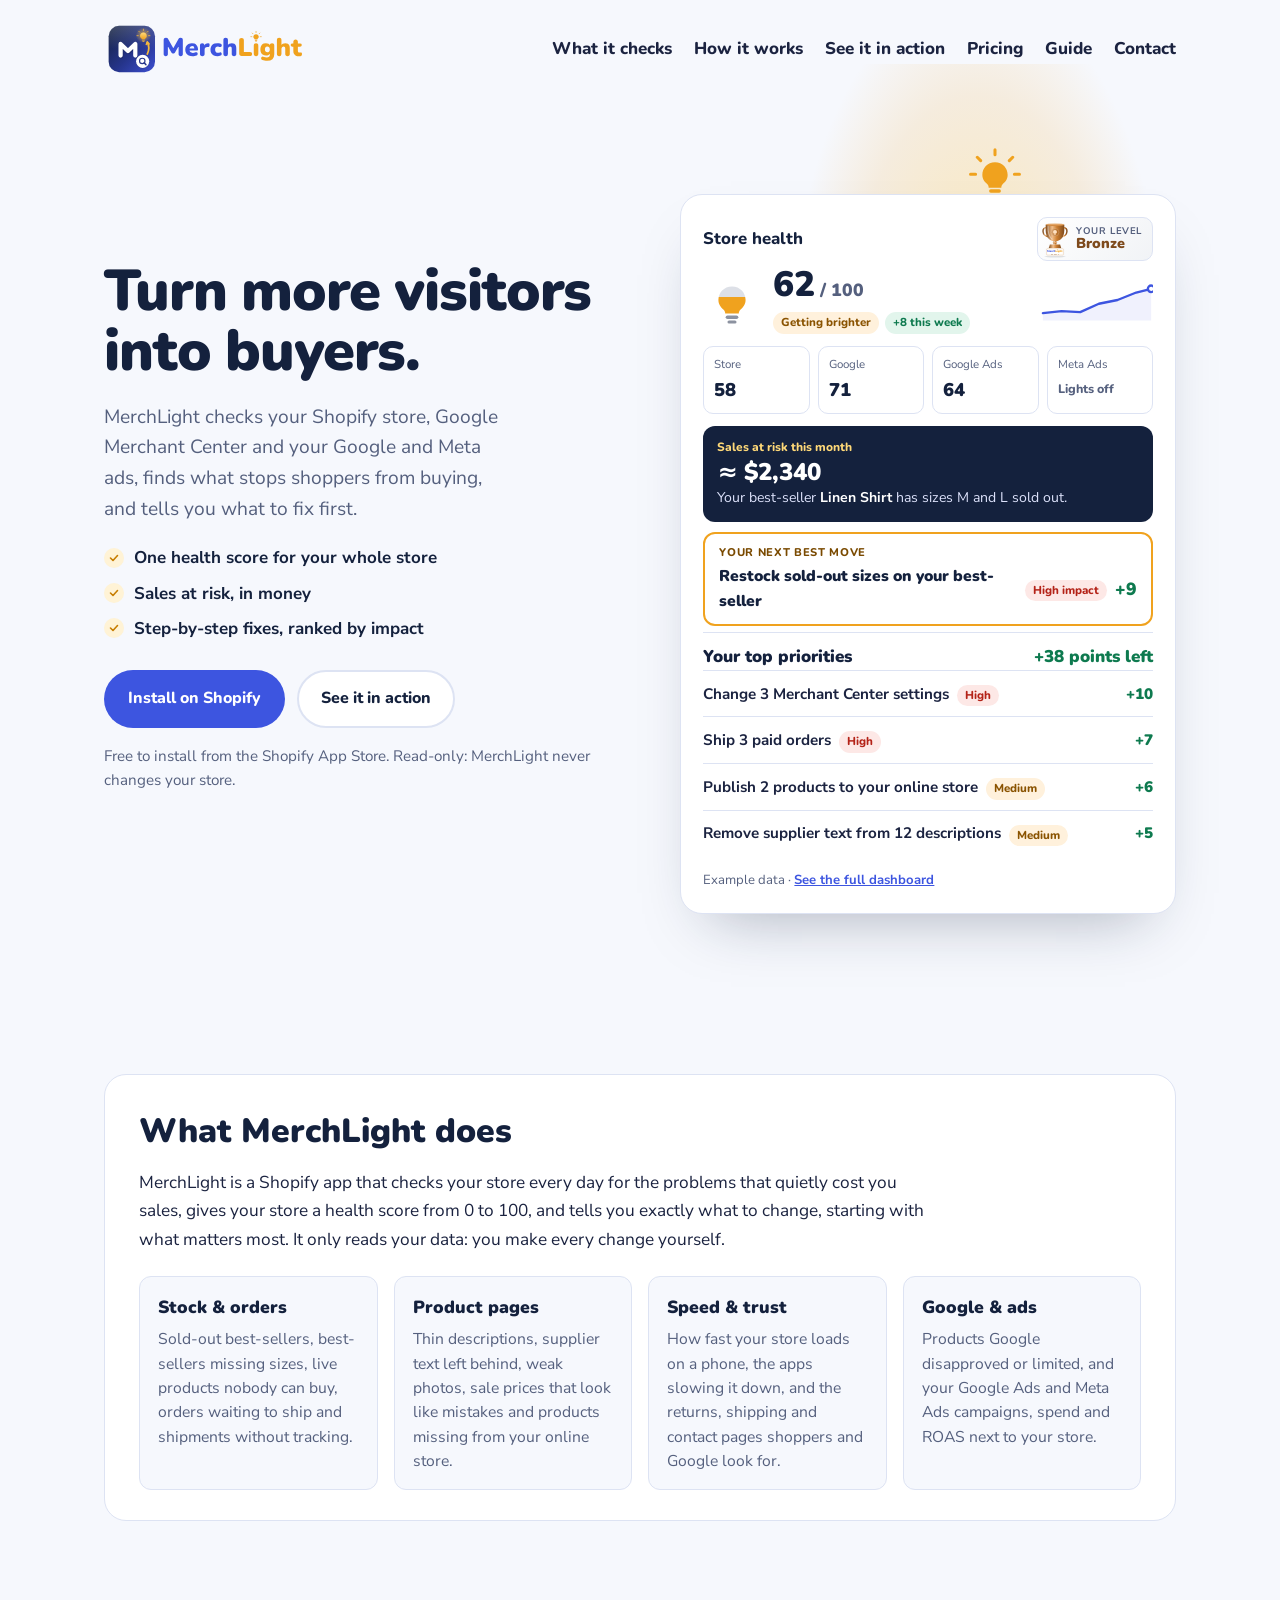
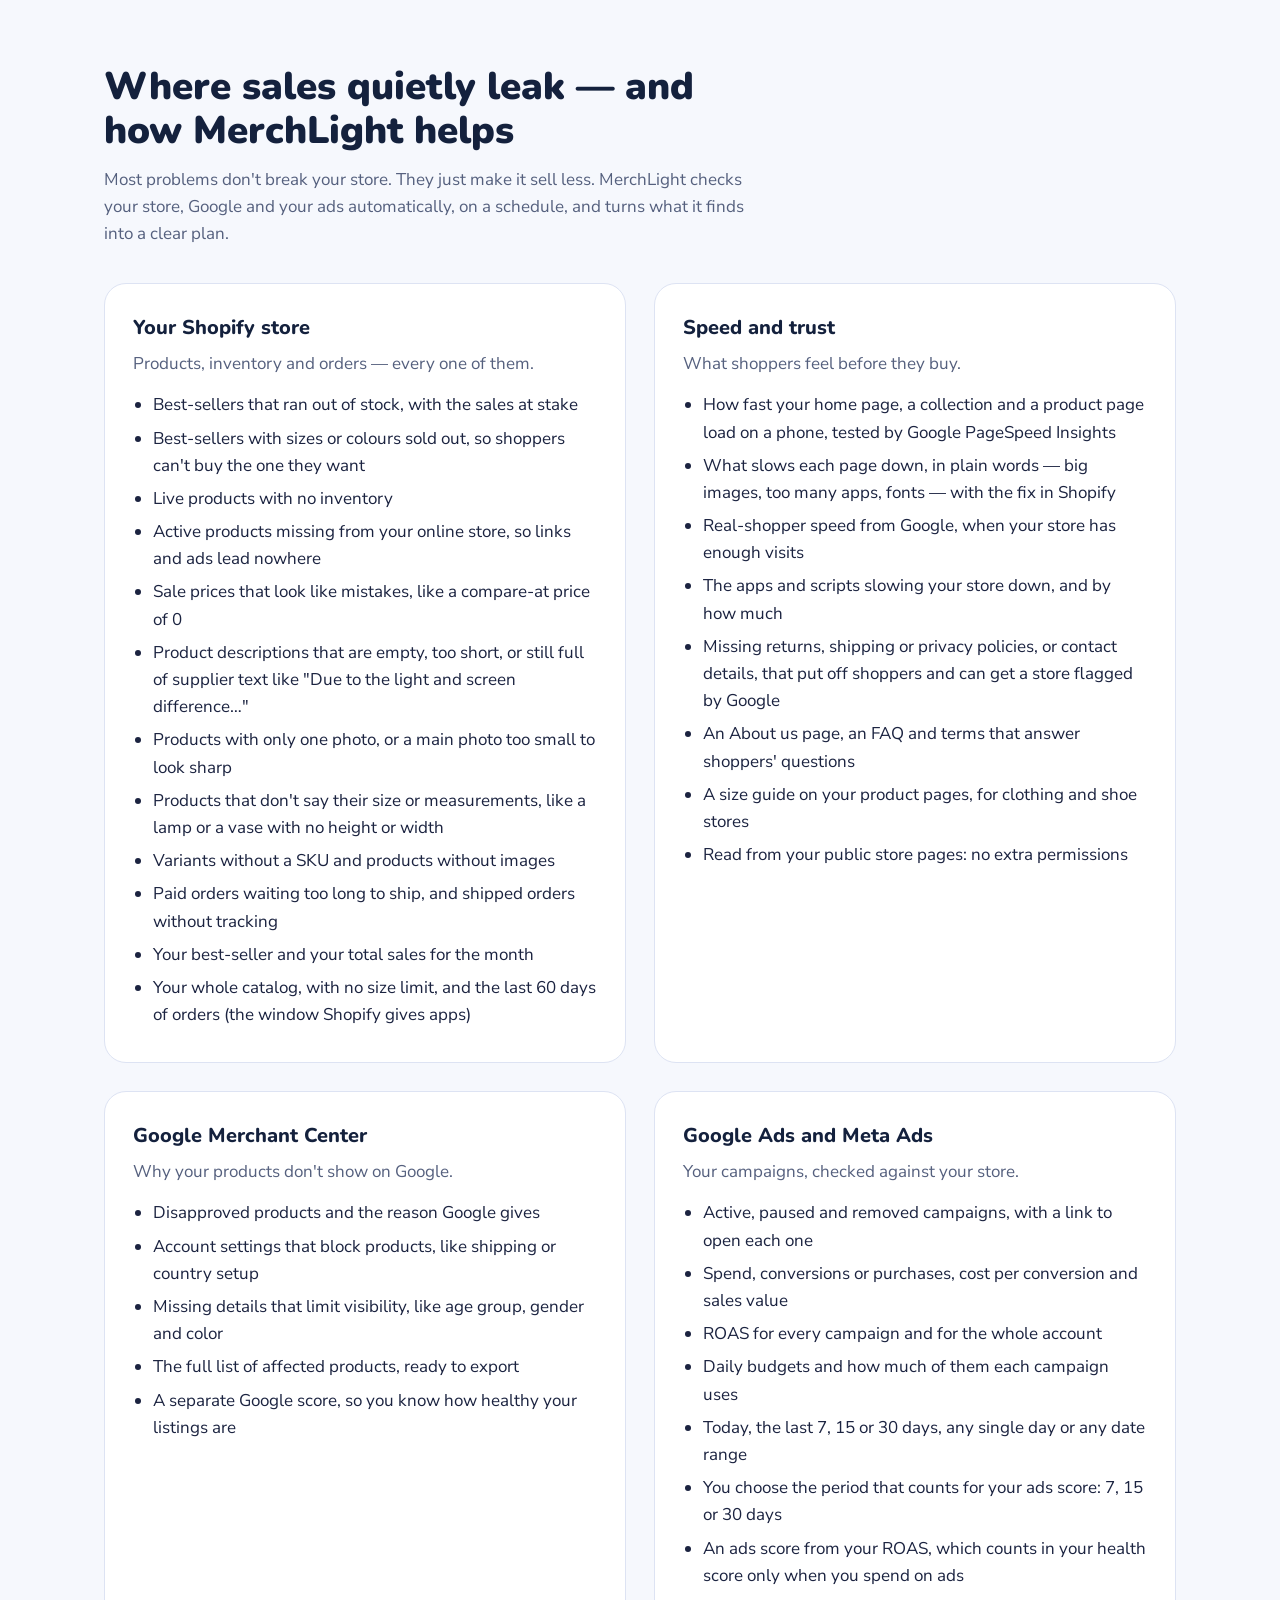
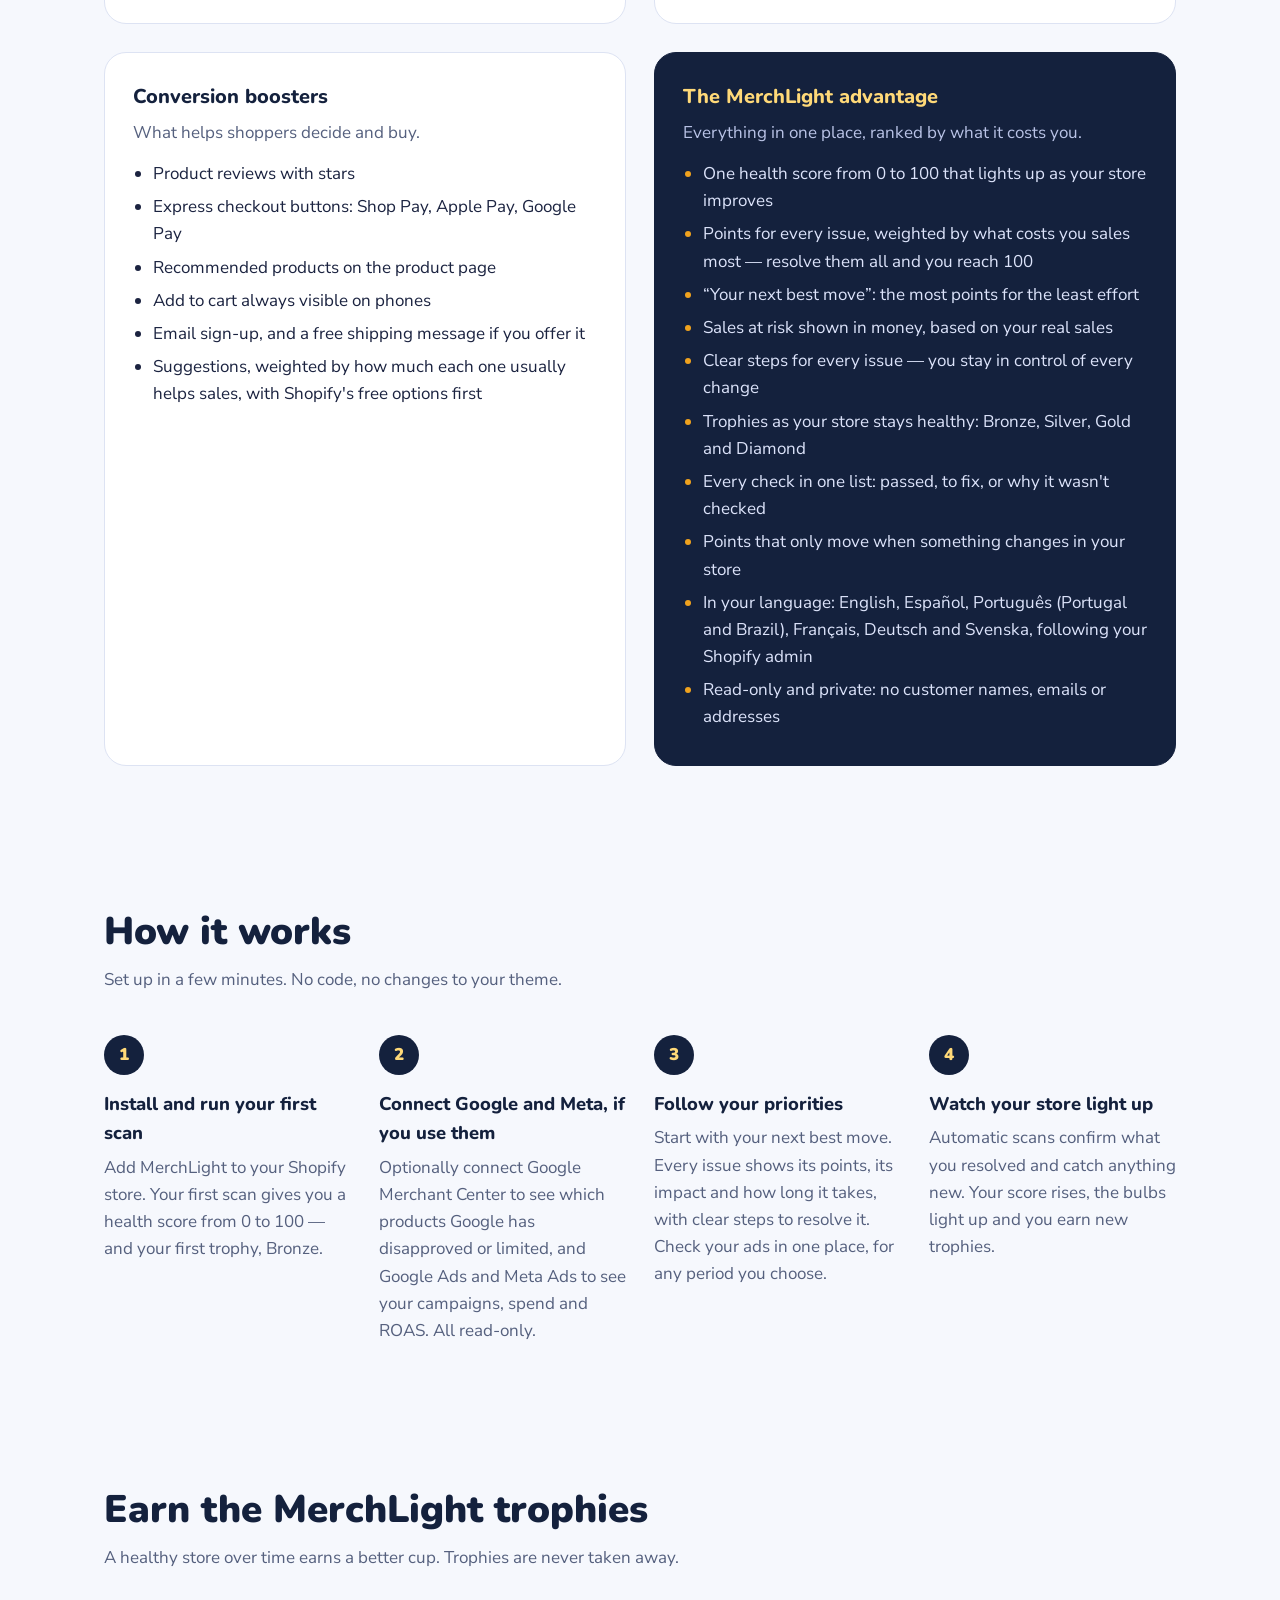
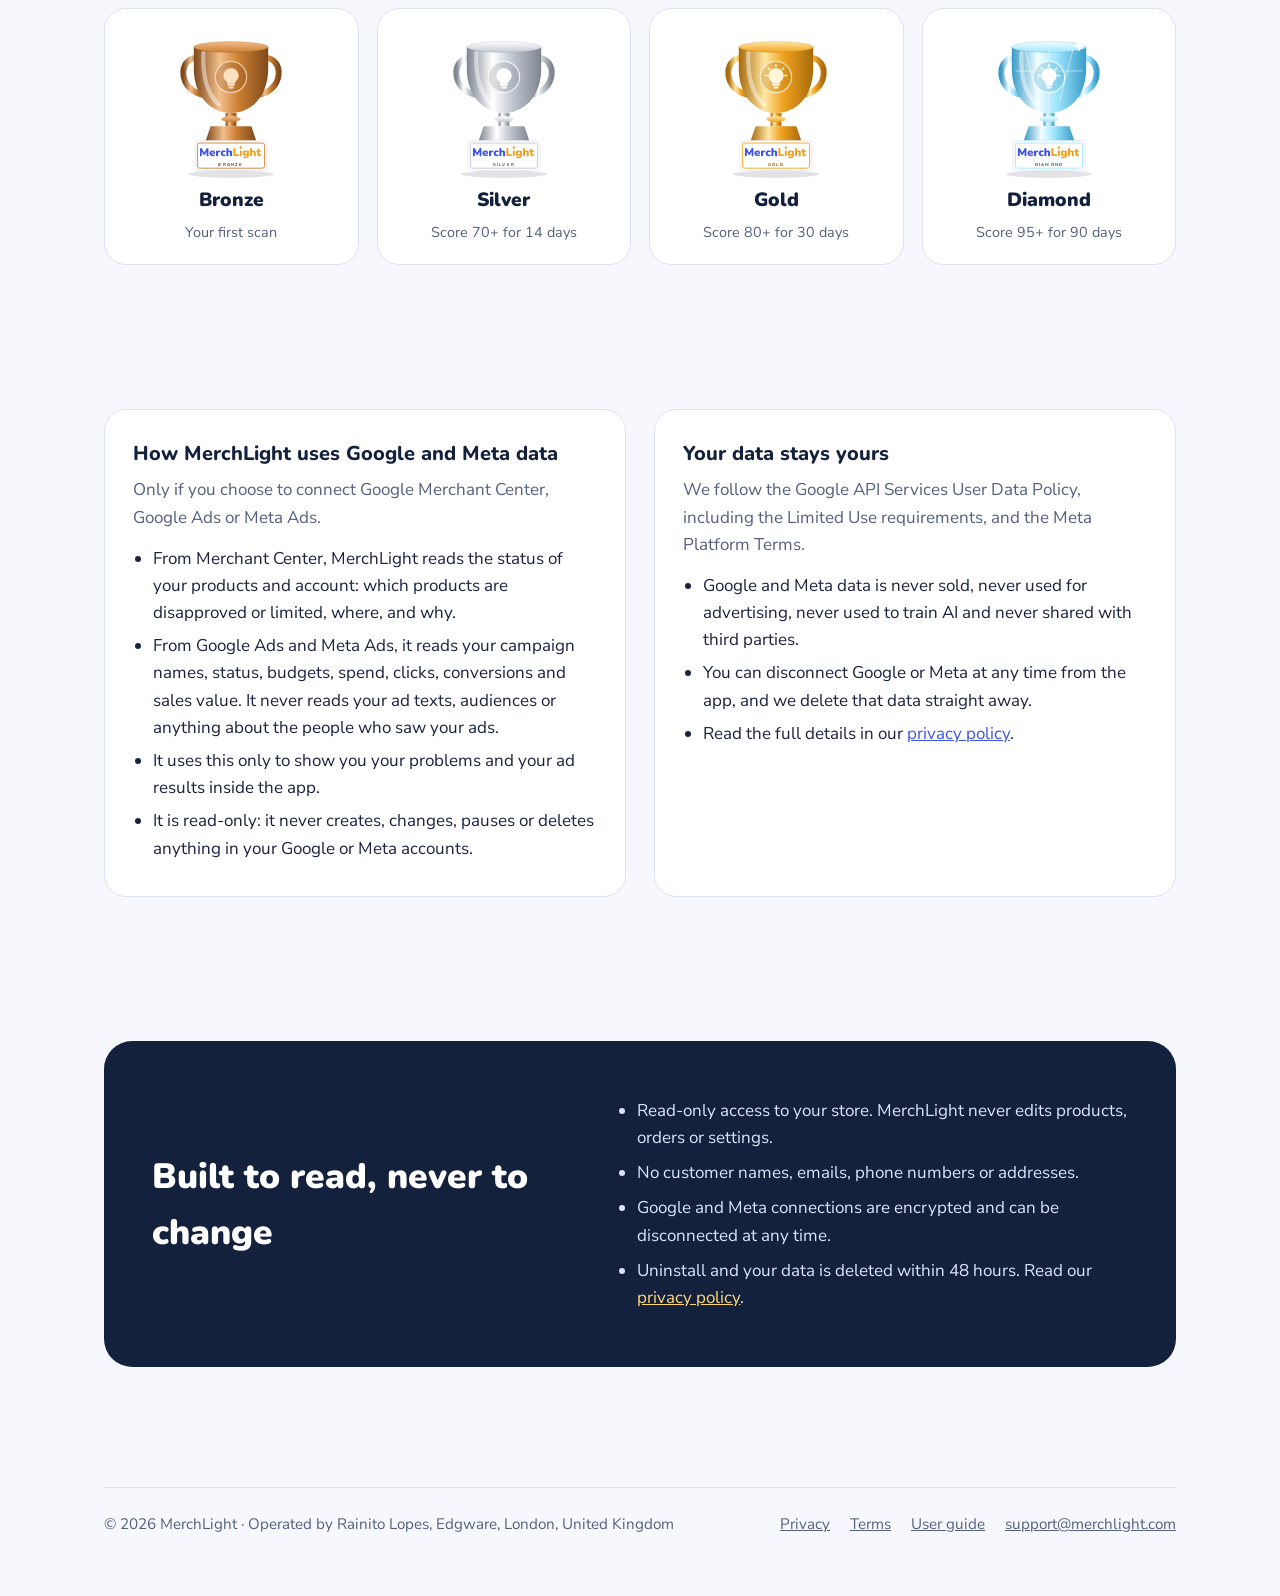
==== commit 5154c85c: "Site and Guide: new checks, boosters, ads period, languages - Measurements, size guide, what slows e" ====
--- a/index.html
+++ b/index.html
@@ -121,6 +121,7 @@
             <li>Sale prices that look like mistakes, like a compare-at price of 0</li>
             <li>Product descriptions that are empty, too short, or still full of supplier text like "Due to the light and screen difference…"</li>
             <li>Products with only one photo, or a main photo too small to look sharp</li>
+            <li>Products that don't say their size or measurements, like a lamp or a vase with no height or width</li>
             <li>Variants without a SKU and products without images</li>
             <li>Paid orders waiting too long to ship, and shipped orders without tracking</li>
             <li>Your best-seller and your total sales for the month</li>
@@ -131,11 +132,13 @@
           <h3>Speed and trust</h3>
           <p>What shoppers feel before they buy.</p>
           <ul>
-            <li>How fast your home page, a collection and your best-seller load on a phone, tested by Google PageSpeed Insights</li>
+            <li>How fast your home page, a collection and a product page load on a phone, tested by Google PageSpeed Insights</li>
+            <li>What slows each page down, in plain words — big images, too many apps, fonts — with the fix in Shopify</li>
             <li>Real-shopper speed from Google, when your store has enough visits</li>
             <li>The apps and scripts slowing your store down, and by how much</li>
             <li>Missing returns, shipping or privacy policies, or contact details, that put off shoppers and can get a store flagged by Google</li>
             <li>An About us page, an FAQ and terms that answer shoppers' questions</li>
+            <li>A size guide on your product pages, for clothing and shoe stores</li>
             <li>Read from your public store pages: no extra permissions</li>
           </ul>
         </div>
@@ -158,8 +161,21 @@
             <li>Spend, conversions or purchases, cost per conversion and sales value</li>
             <li>ROAS for every campaign and for the whole account</li>
             <li>Daily budgets and how much of them each campaign uses</li>
-            <li>Today, the last 7 or 30 days, any single day or any date range</li>
+            <li>Today, the last 7, 15 or 30 days, any single day or any date range</li>
+            <li>You choose the period that counts for your ads score: 7, 15 or 30 days</li>
             <li>An ads score from your ROAS, which counts in your health score only when you spend on ads</li>
+          </ul>
+        </div>
+        <div class="check-group">
+          <h3>Conversion boosters</h3>
+          <p>What helps shoppers decide and buy.</p>
+          <ul>
+            <li>Product reviews with stars</li>
+            <li>Express checkout buttons: Shop Pay, Apple Pay, Google Pay</li>
+            <li>Recommended products on the product page</li>
+            <li>Add to cart always visible on phones</li>
+            <li>Email sign-up, and a free shipping message if you offer it</li>
+            <li>Suggestions, weighted by how much each one usually helps sales, with Shopify's free options first</li>
           </ul>
         </div>
         <div class="check-group highlight">
@@ -172,7 +188,9 @@
             <li>Sales at risk shown in money, based on your real sales</li>
             <li>Clear steps for every issue — you stay in control of every change</li>
             <li>Trophies as your store stays healthy: Bronze, Silver, Gold and Diamond</li>
-            <li>In your language: English, Español and Português (Portugal and Brazil), following your Shopify admin</li>
+            <li>Every check in one list: passed, to fix, or why it wasn't checked</li>
+            <li>Points that only move when something changes in your store</li>
+            <li>In your language: English, Español, Português (Portugal and Brazil), Français, Deutsch and Svenska, following your Shopify admin</li>
             <li>Read-only and private: no customer names, emails or addresses</li>
           </ul>
         </div>
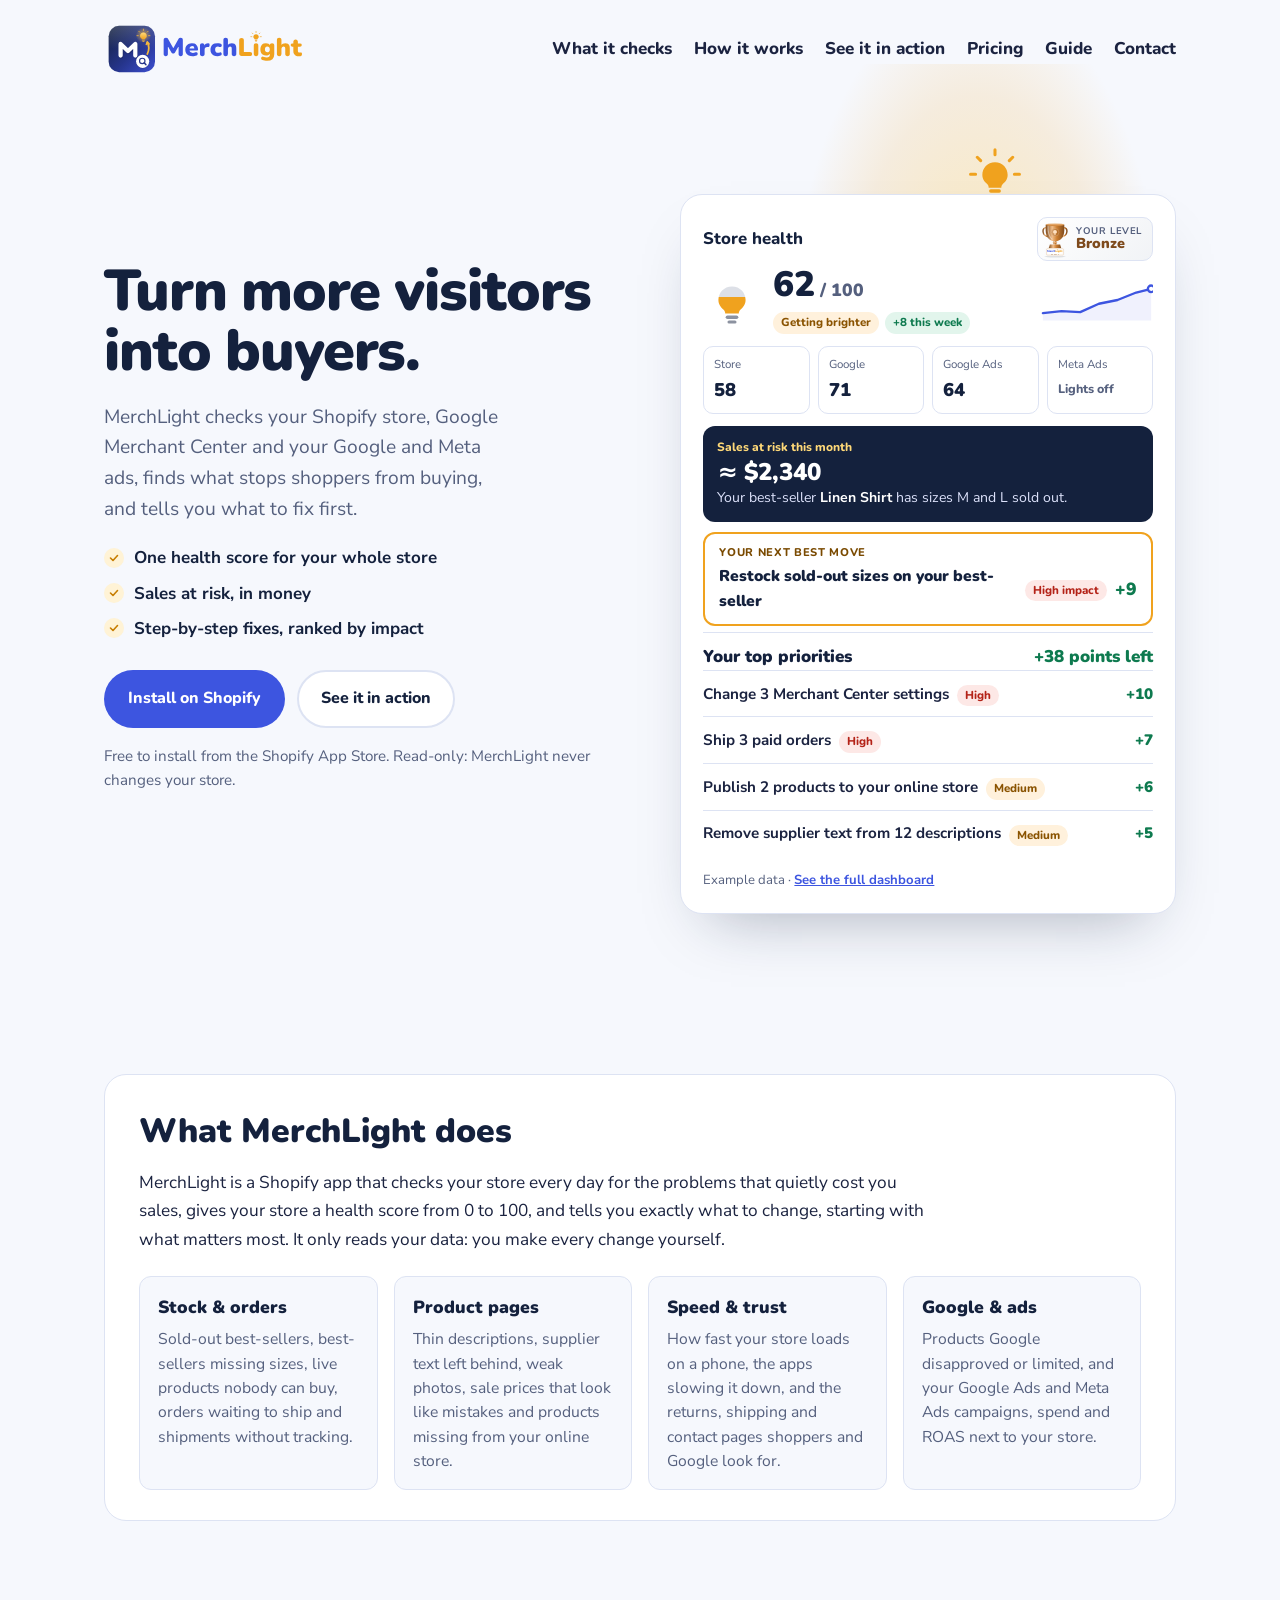
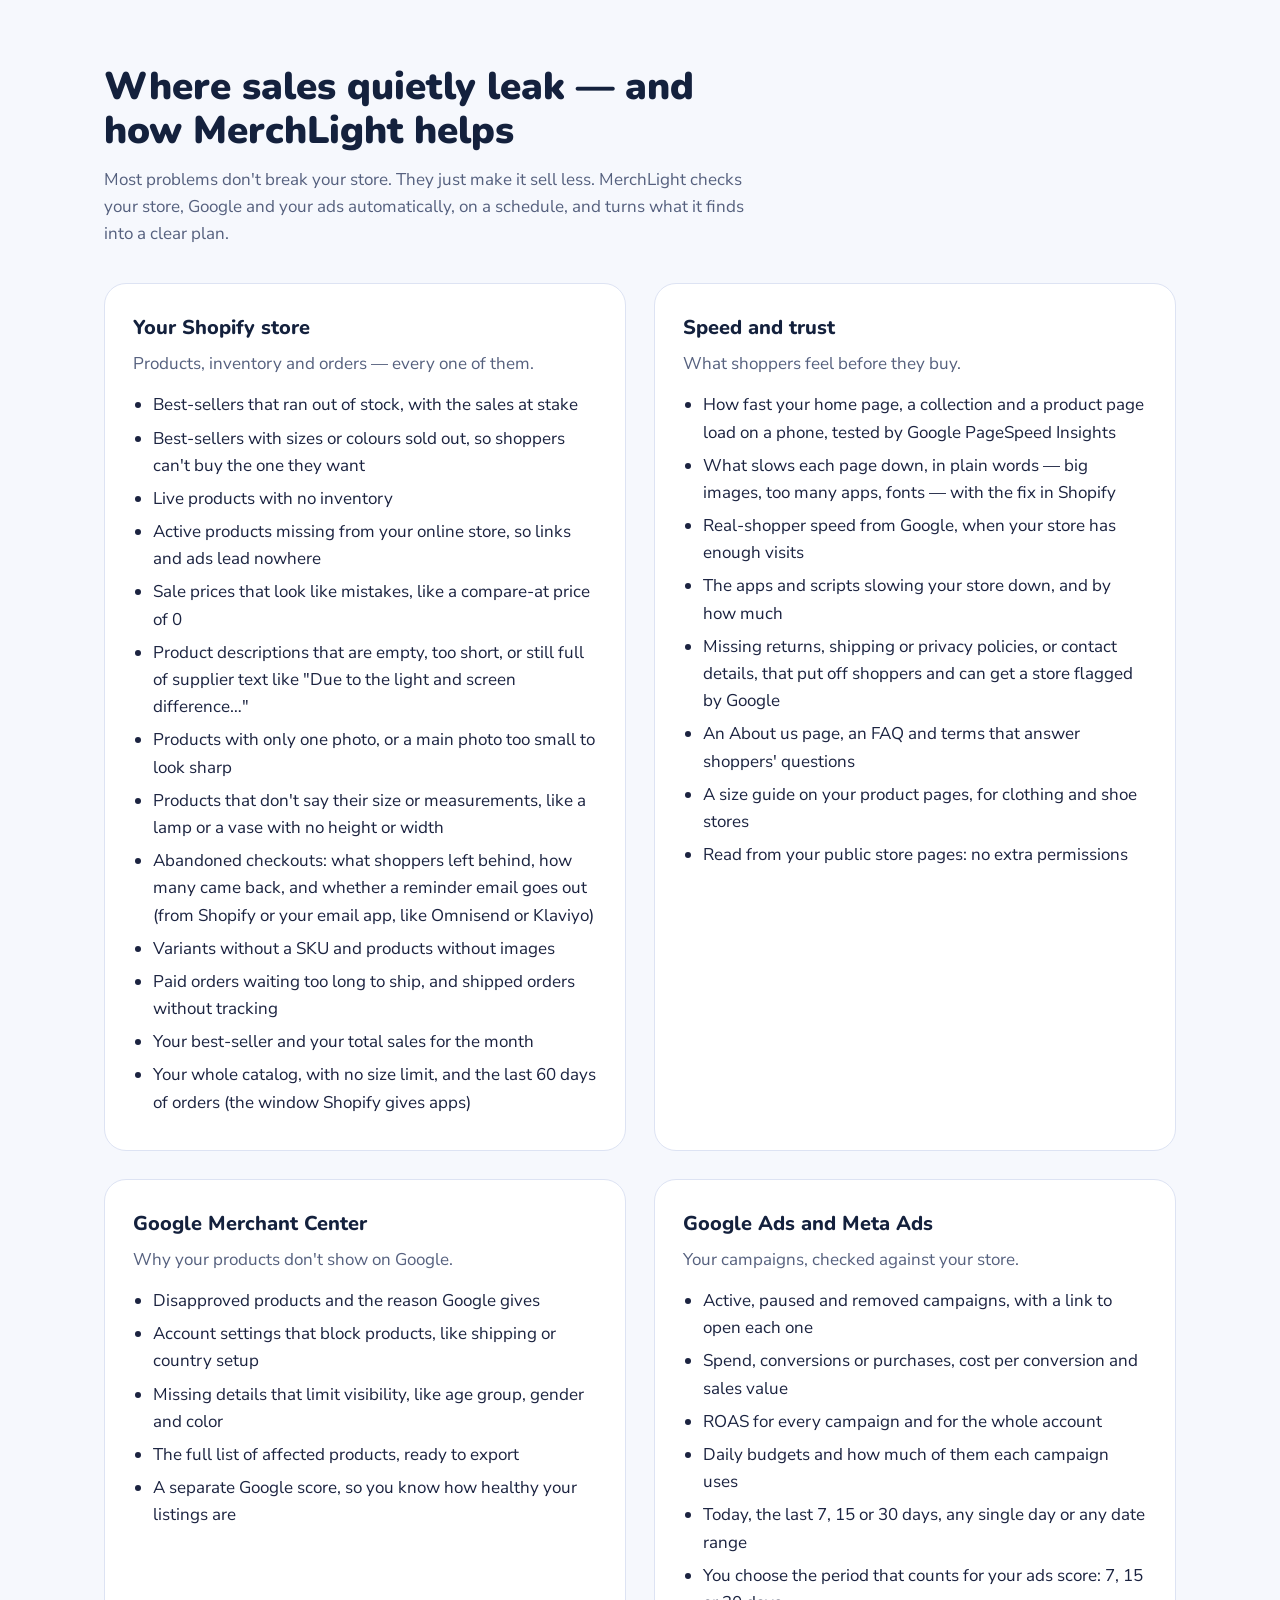
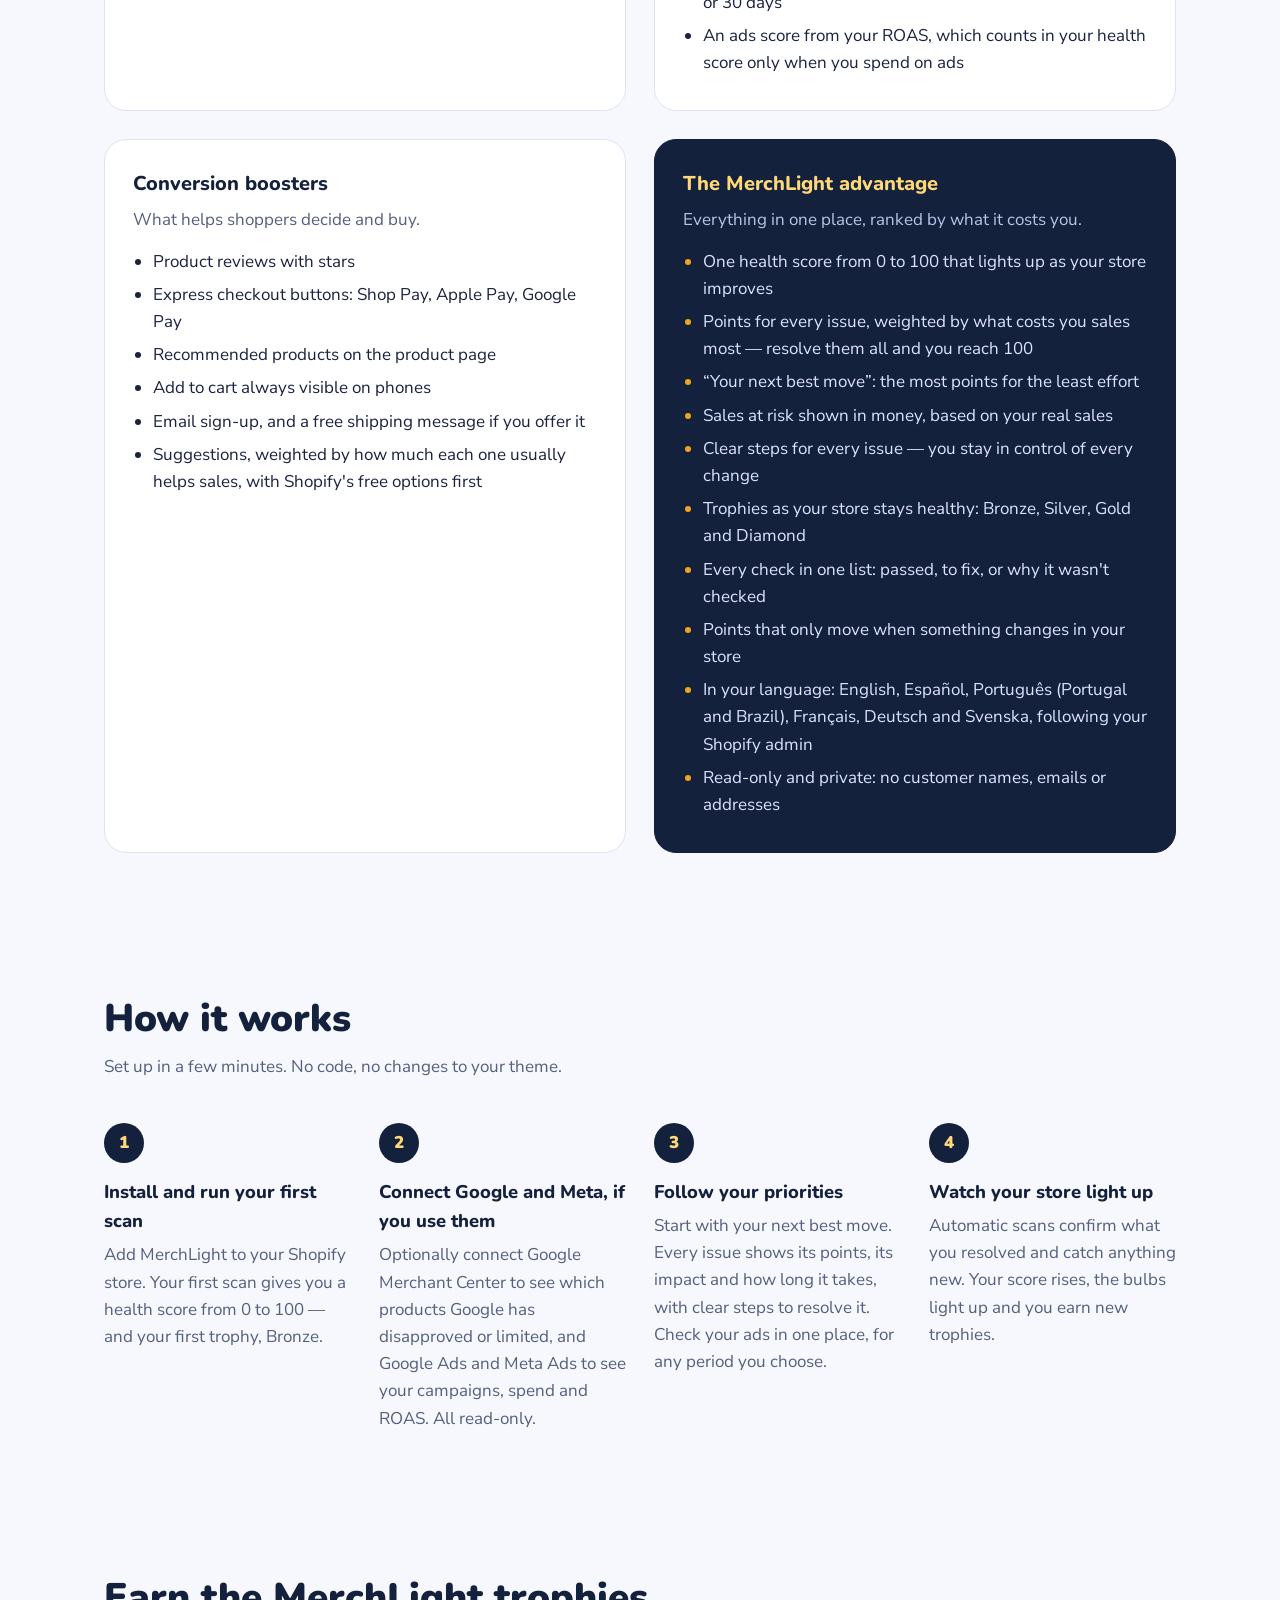
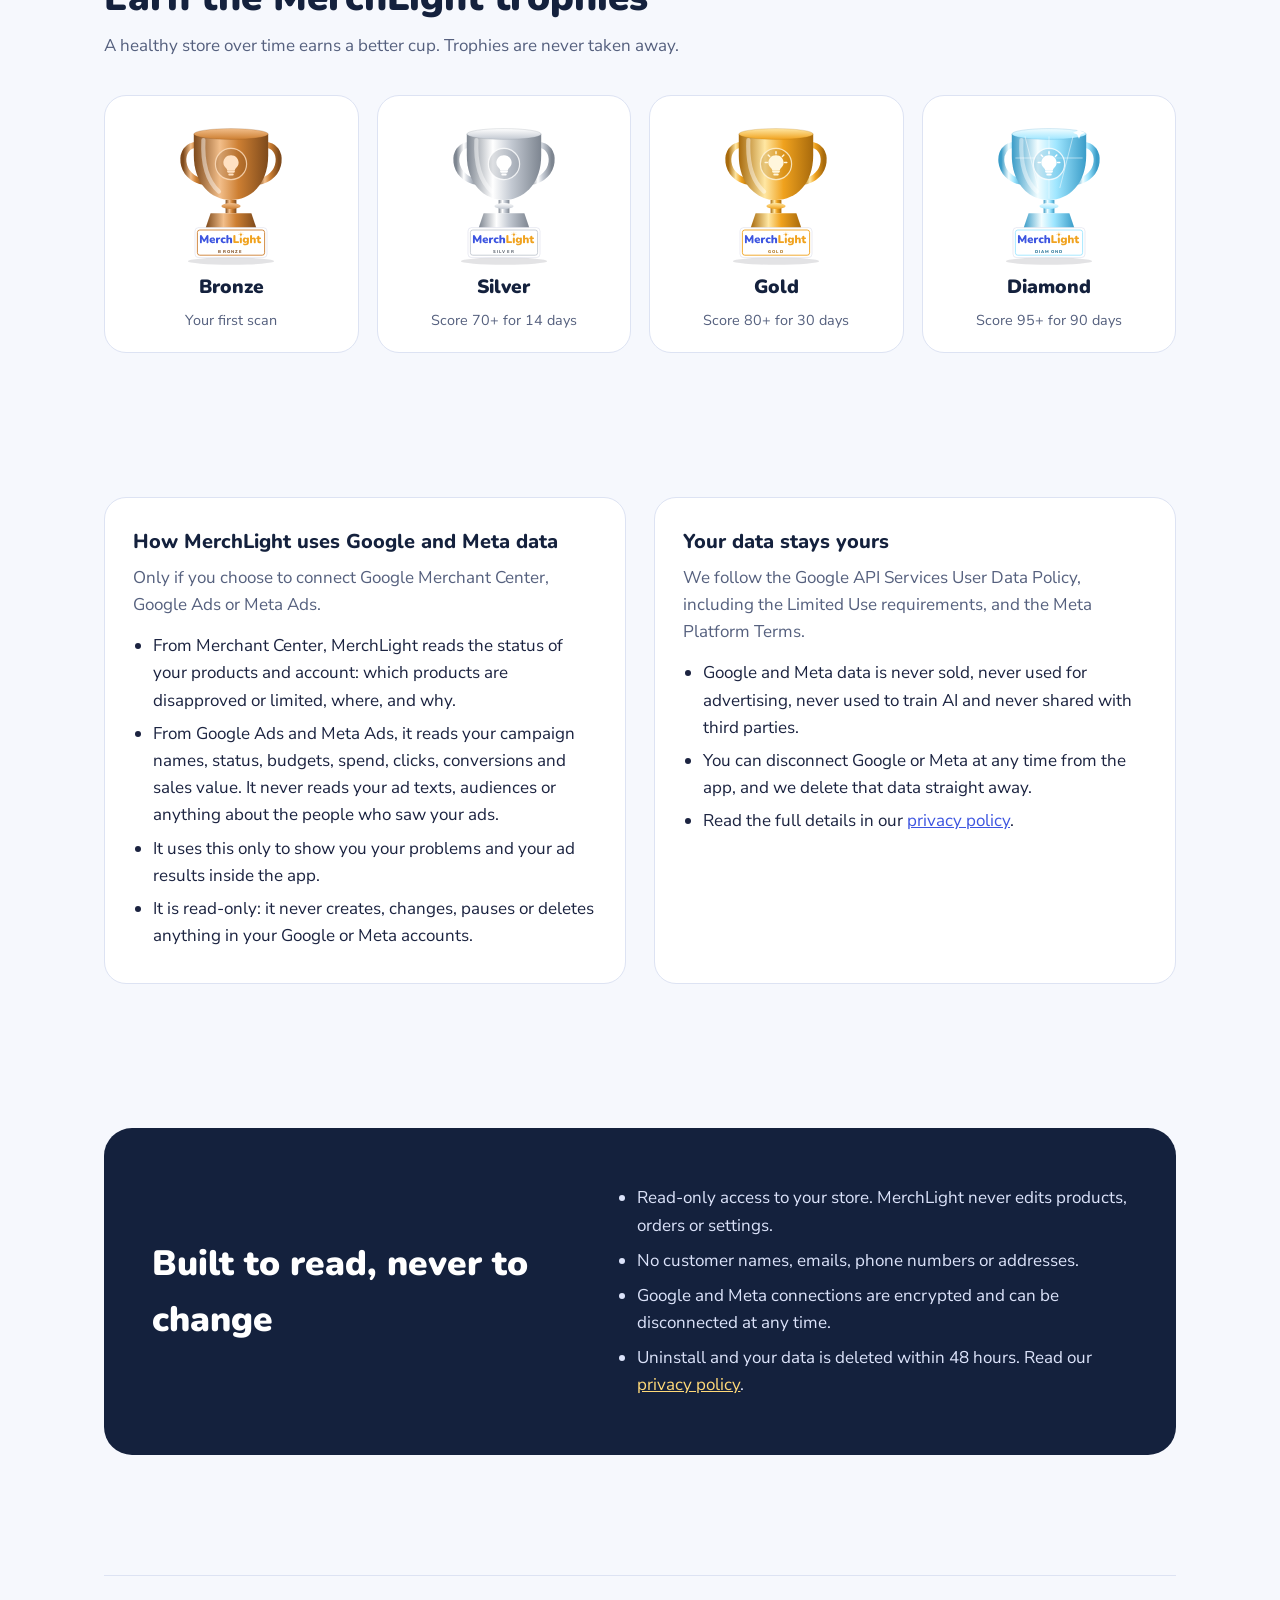
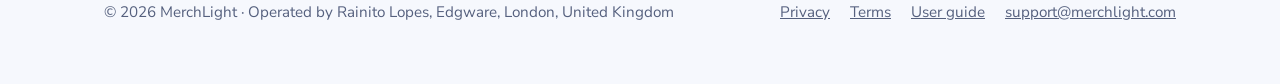
==== commit 45a132ff: "Guide and home: abandoned checkouts Co-Authored-By: Claude Opus 5.5 <noreply@anthropic.com> Claude-S" ====
--- a/index.html
+++ b/index.html
@@ -122,6 +122,7 @@
             <li>Product descriptions that are empty, too short, or still full of supplier text like "Due to the light and screen difference…"</li>
             <li>Products with only one photo, or a main photo too small to look sharp</li>
             <li>Products that don't say their size or measurements, like a lamp or a vase with no height or width</li>
+            <li>Abandoned checkouts: what shoppers left behind, how many came back, and whether a reminder email goes out (from Shopify or your email app, like Omnisend or Klaviyo)</li>
             <li>Variants without a SKU and products without images</li>
             <li>Paid orders waiting too long to ship, and shipped orders without tracking</li>
             <li>Your best-seller and your total sales for the month</li>
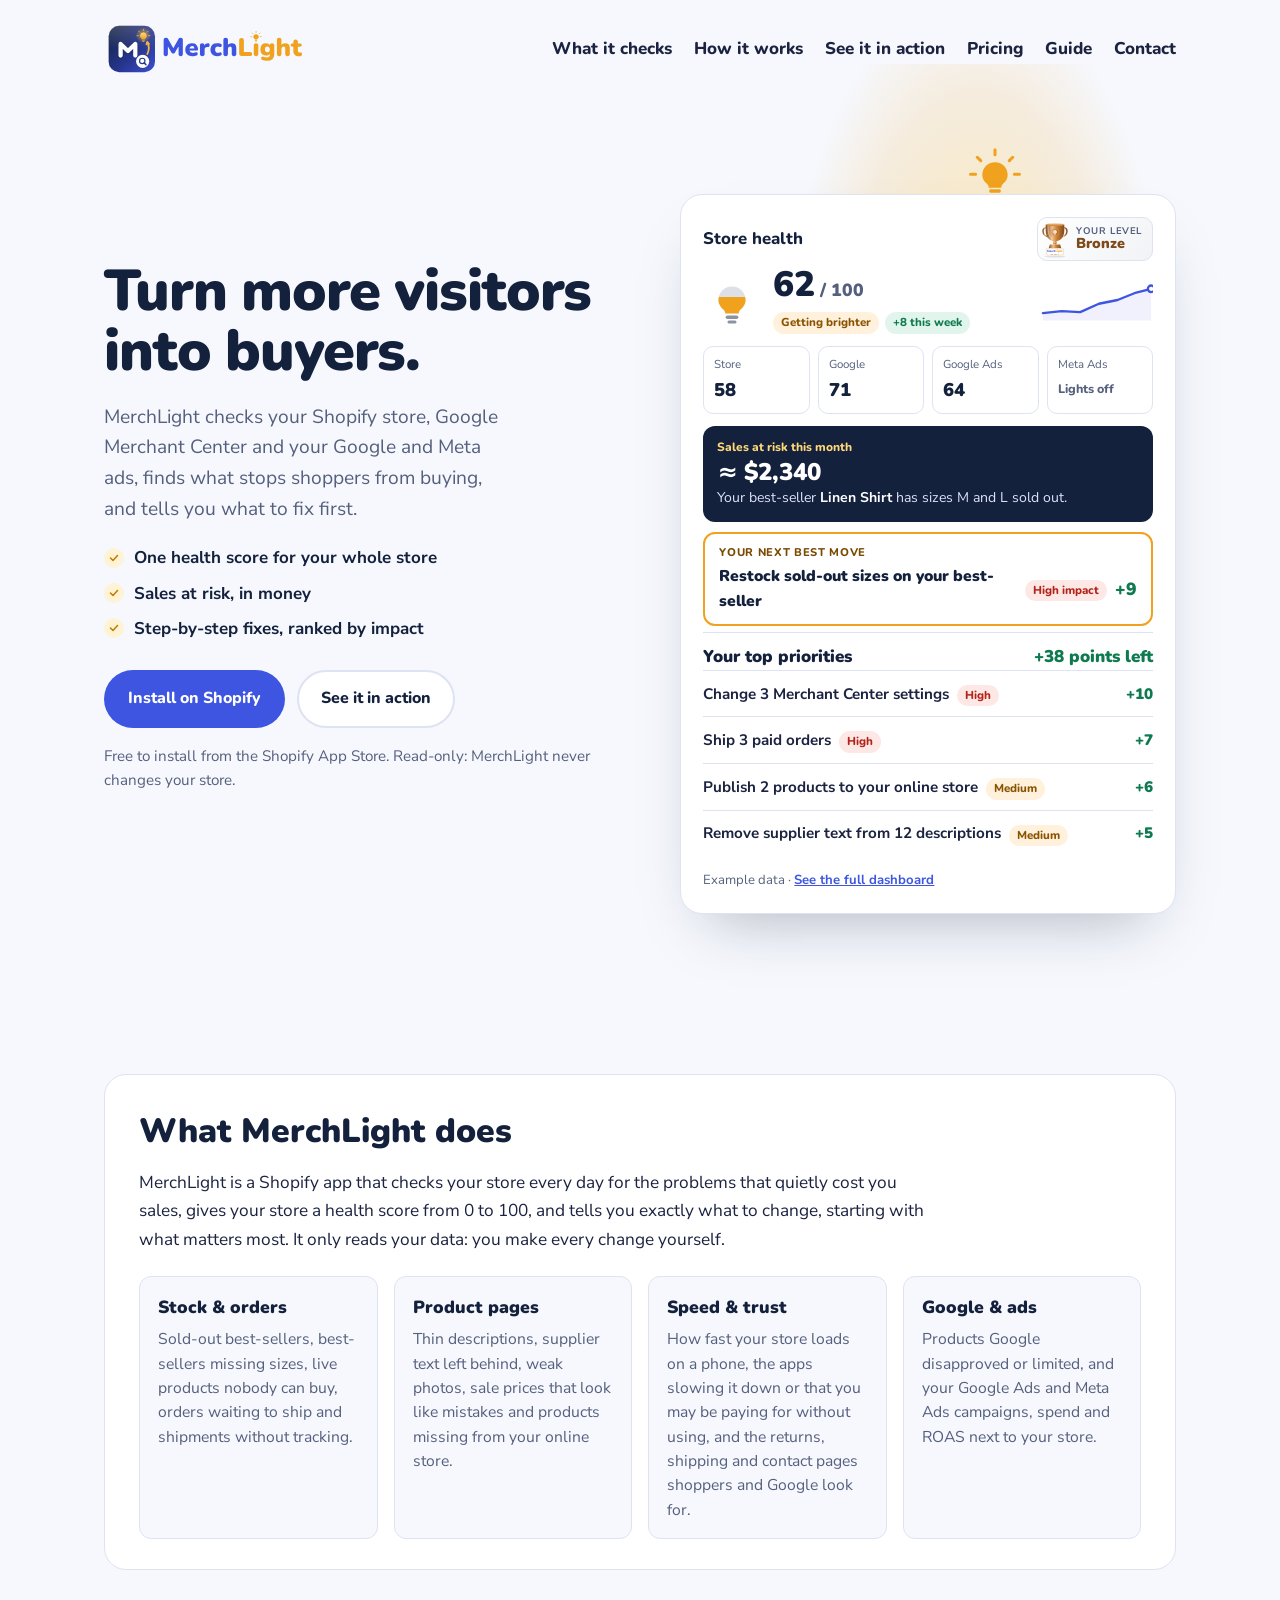
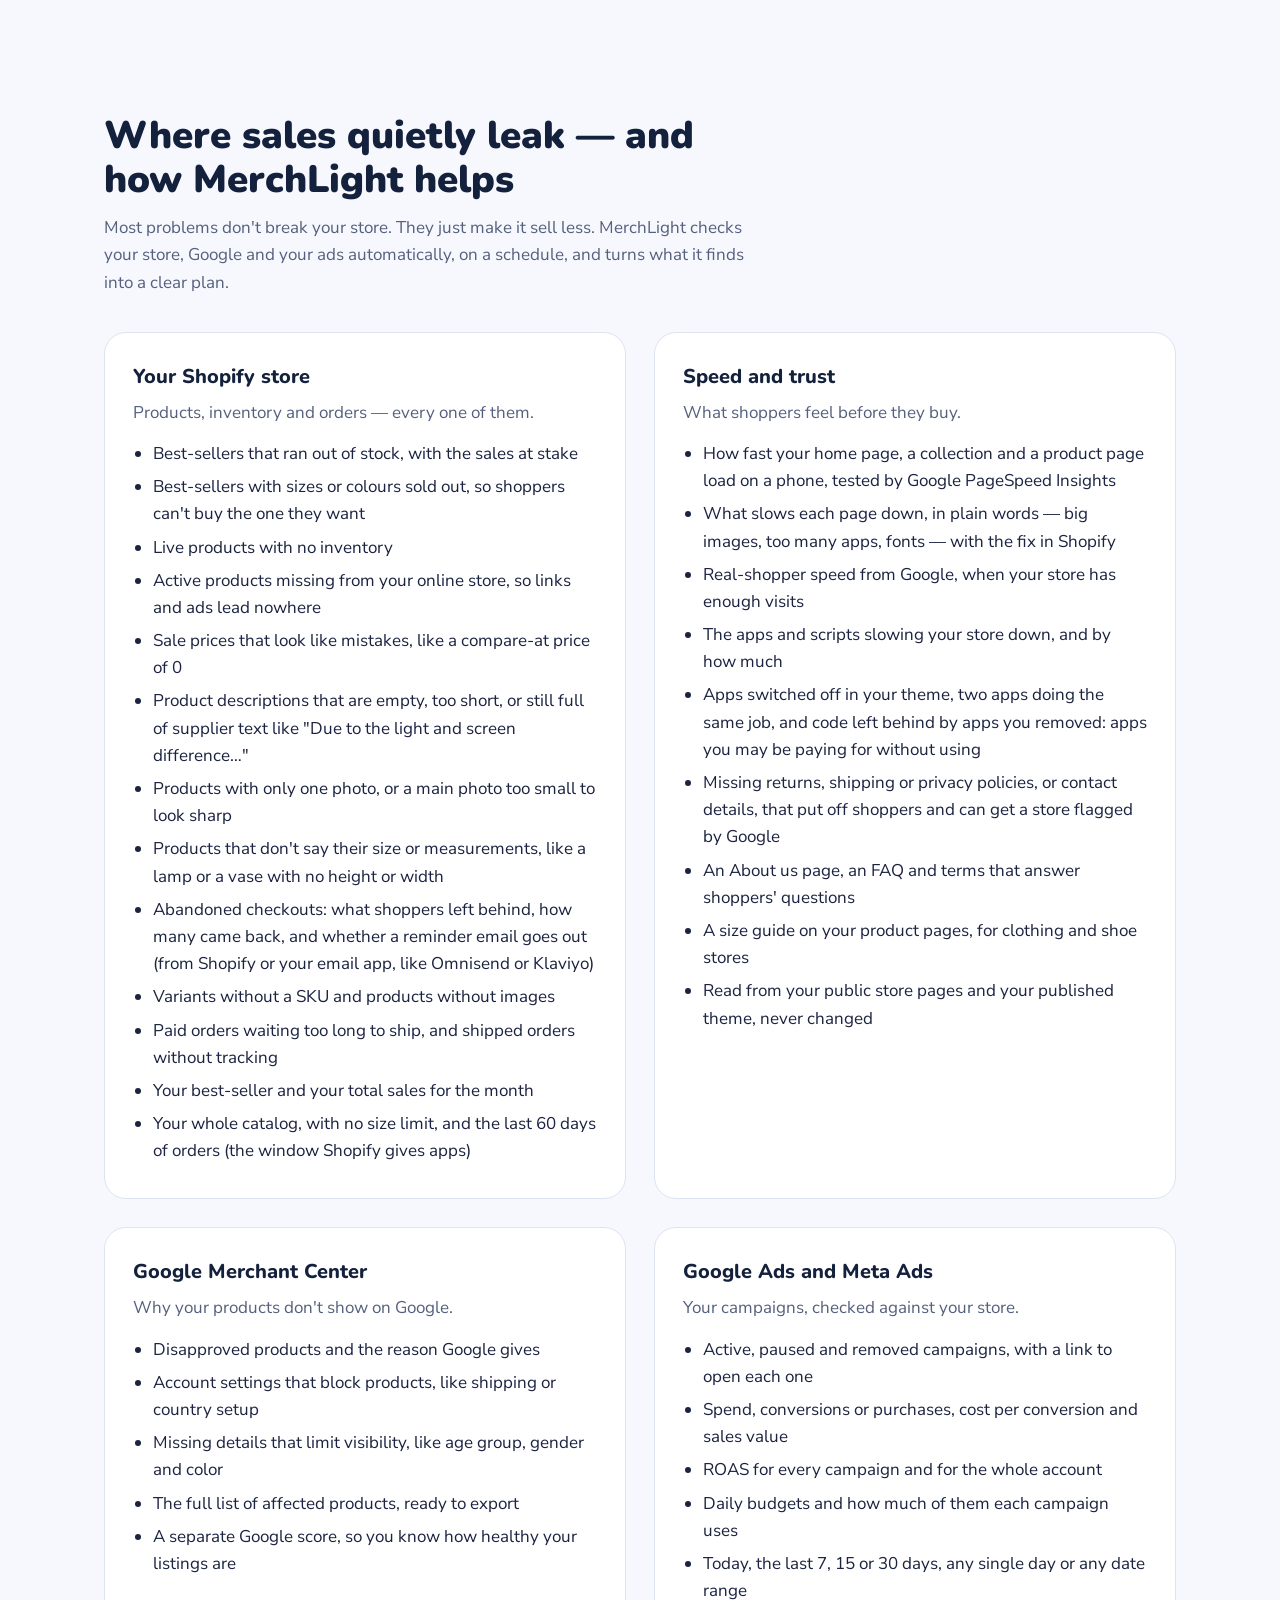
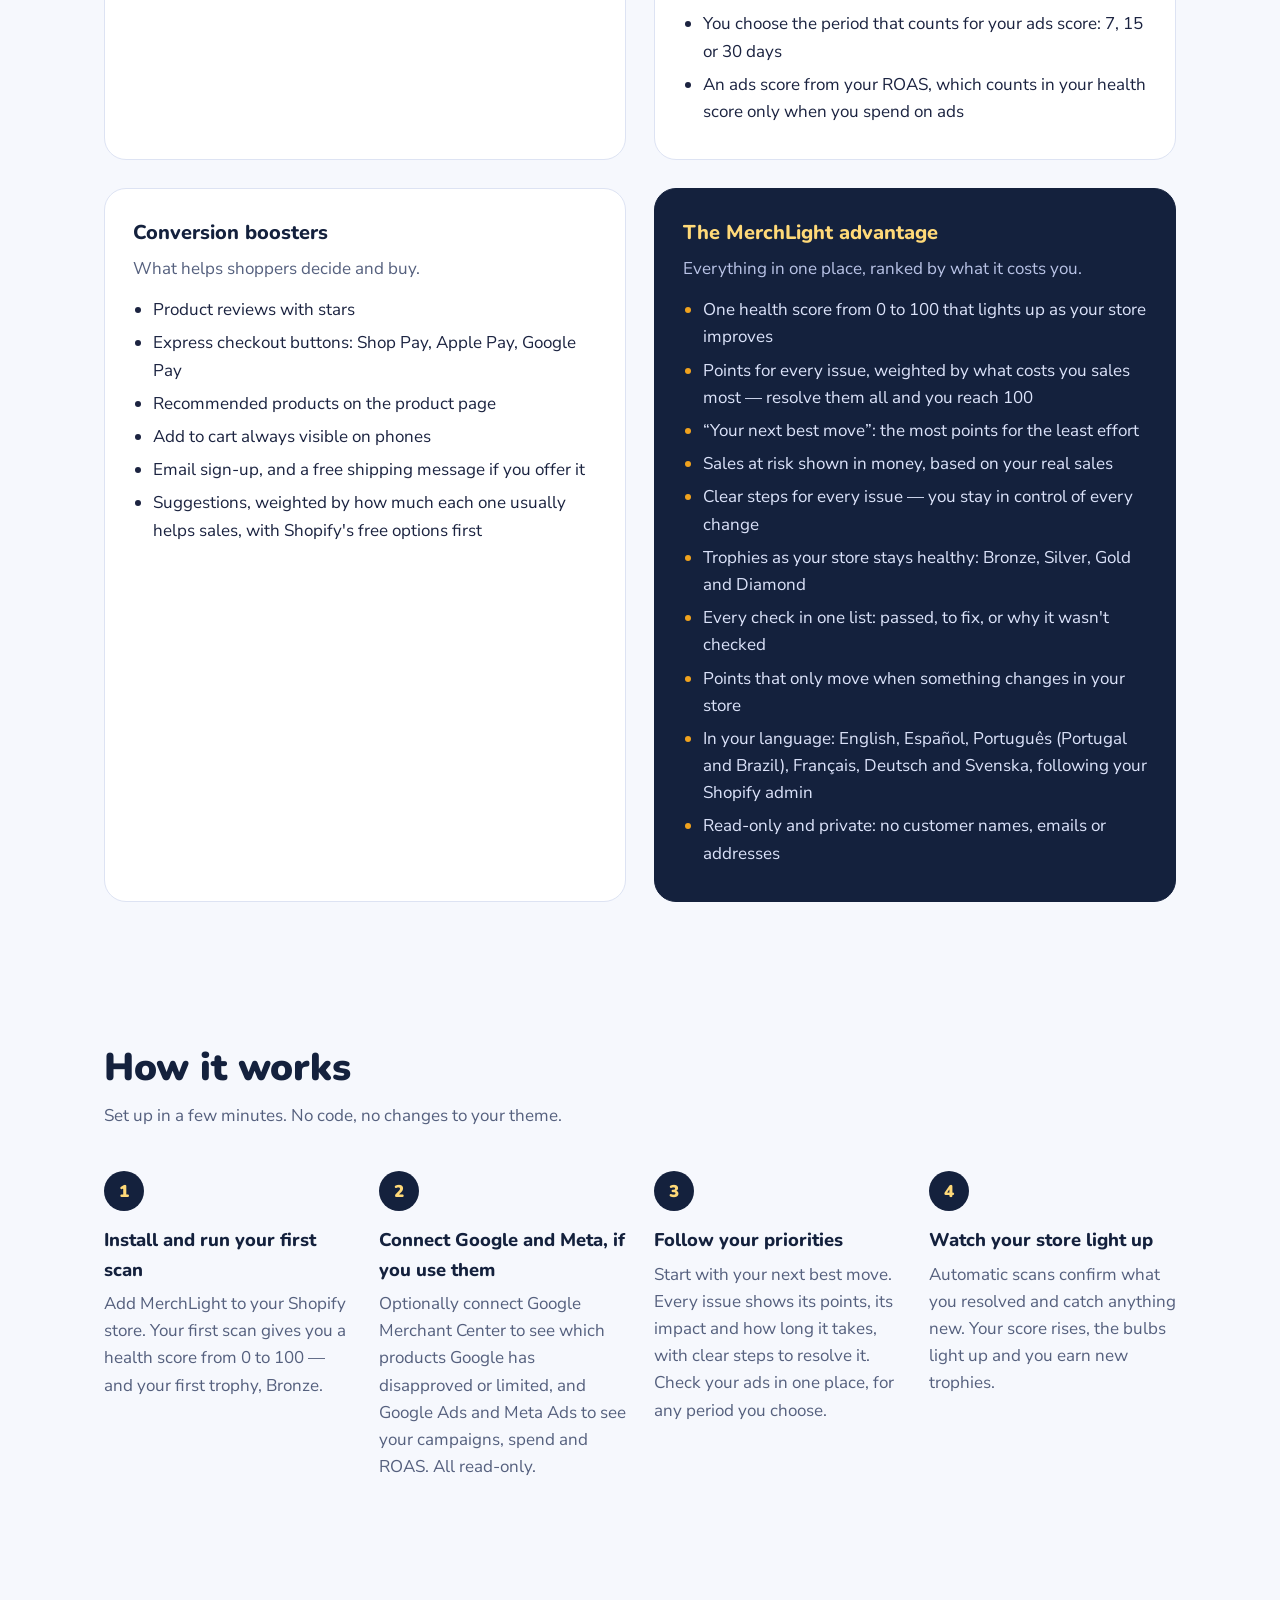
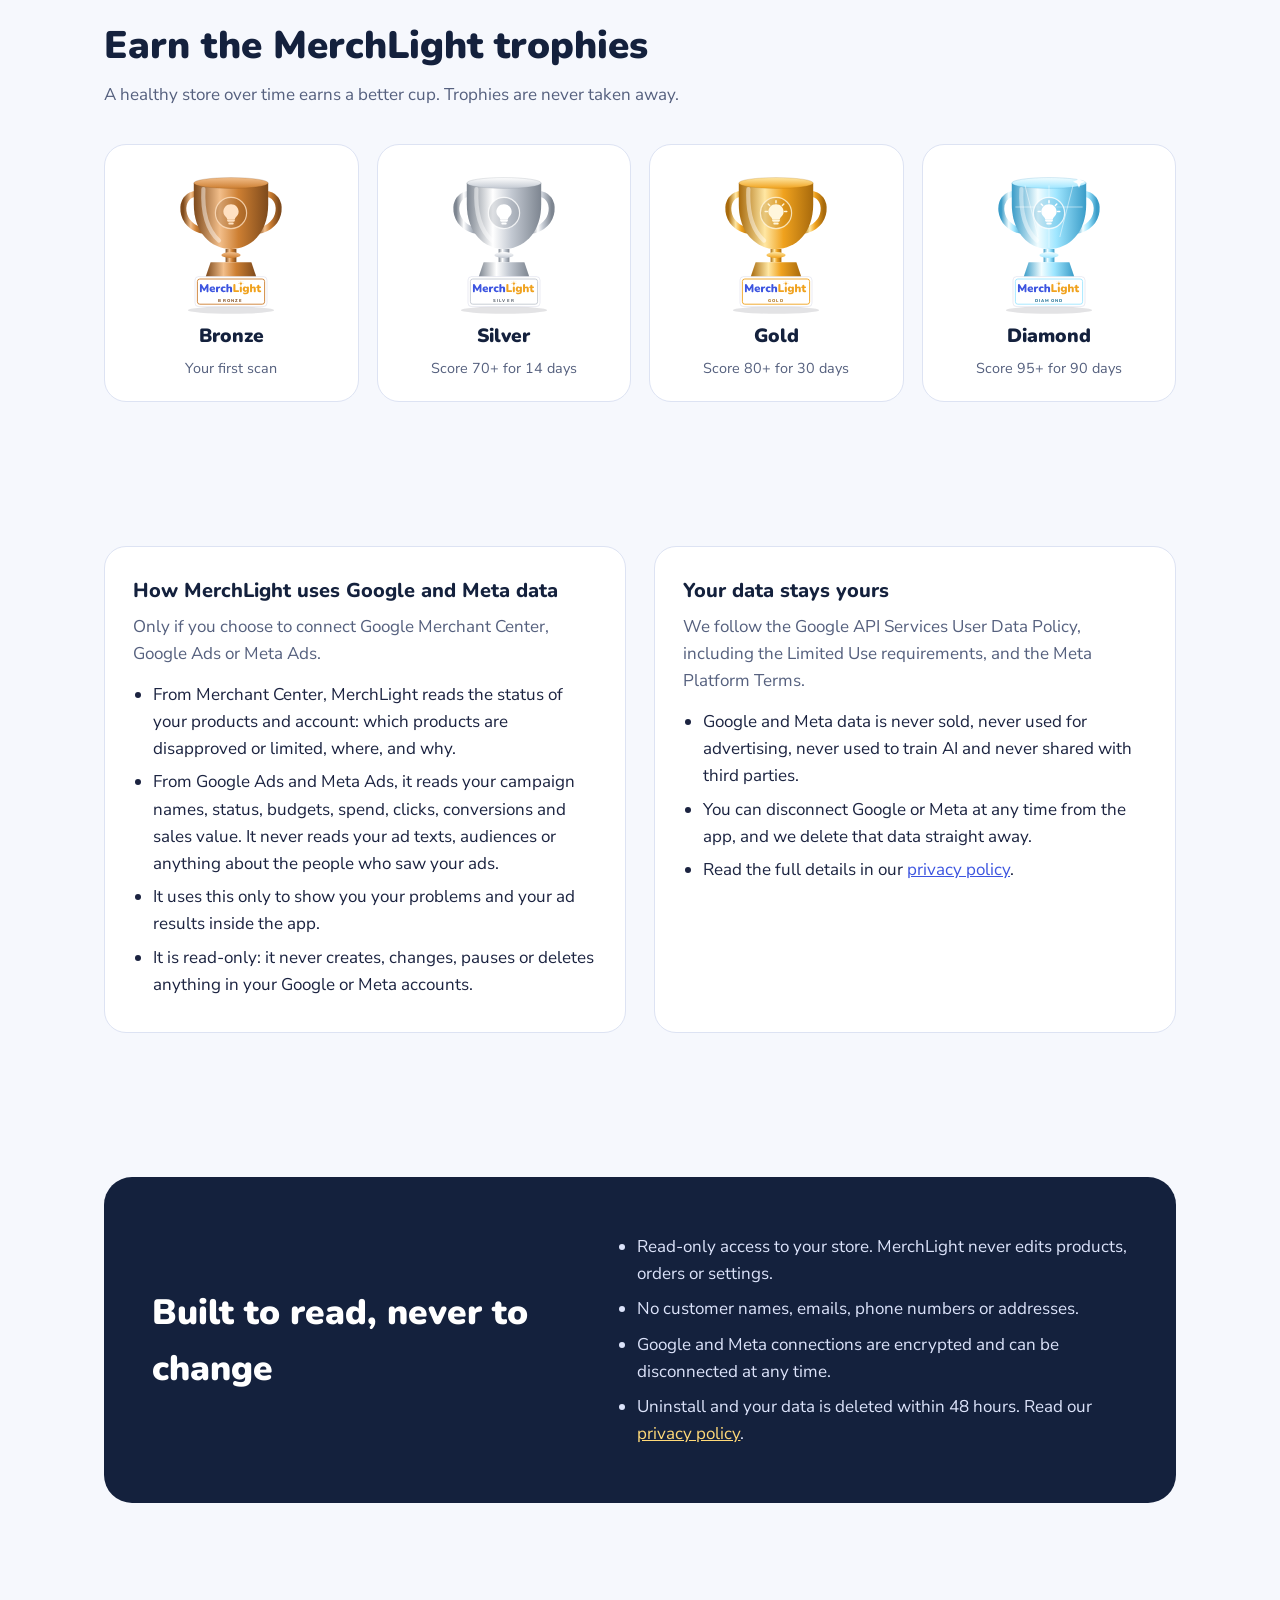
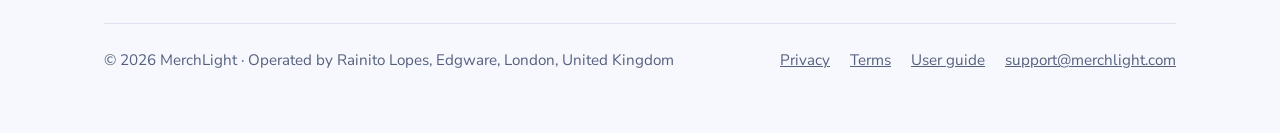
==== commit 1e6da6fe: "Guide, home page and privacy: Apps on your store (switched off, duplicates, leftover code) Co-Author" ====
--- a/index.html
+++ b/index.html
@@ -98,7 +98,7 @@
         <div class="what-grid">
           <div><h3>Stock &amp; orders</h3><p>Sold-out best-sellers, best-sellers missing sizes, live products nobody can buy, orders waiting to ship and shipments without tracking.</p></div>
           <div><h3>Product pages</h3><p>Thin descriptions, supplier text left behind, weak photos, sale prices that look like mistakes and products missing from your online store.</p></div>
-          <div><h3>Speed &amp; trust</h3><p>How fast your store loads on a phone, the apps slowing it down, and the returns, shipping and contact pages shoppers and Google look for.</p></div>
+          <div><h3>Speed &amp; trust</h3><p>How fast your store loads on a phone, the apps slowing it down or that you may be paying for without using, and the returns, shipping and contact pages shoppers and Google look for.</p></div>
           <div><h3>Google &amp; ads</h3><p>Products Google disapproved or limited, and your Google Ads and Meta Ads campaigns, spend and ROAS next to your store.</p></div>
         </div>
       </div>
@@ -137,10 +137,11 @@
             <li>What slows each page down, in plain words — big images, too many apps, fonts — with the fix in Shopify</li>
             <li>Real-shopper speed from Google, when your store has enough visits</li>
             <li>The apps and scripts slowing your store down, and by how much</li>
+            <li>Apps switched off in your theme, two apps doing the same job, and code left behind by apps you removed: apps you may be paying for without using</li>
             <li>Missing returns, shipping or privacy policies, or contact details, that put off shoppers and can get a store flagged by Google</li>
             <li>An About us page, an FAQ and terms that answer shoppers' questions</li>
             <li>A size guide on your product pages, for clothing and shoe stores</li>
-            <li>Read from your public store pages: no extra permissions</li>
+            <li>Read from your public store pages and your published theme, never changed</li>
           </ul>
         </div>
         <div class="check-group">
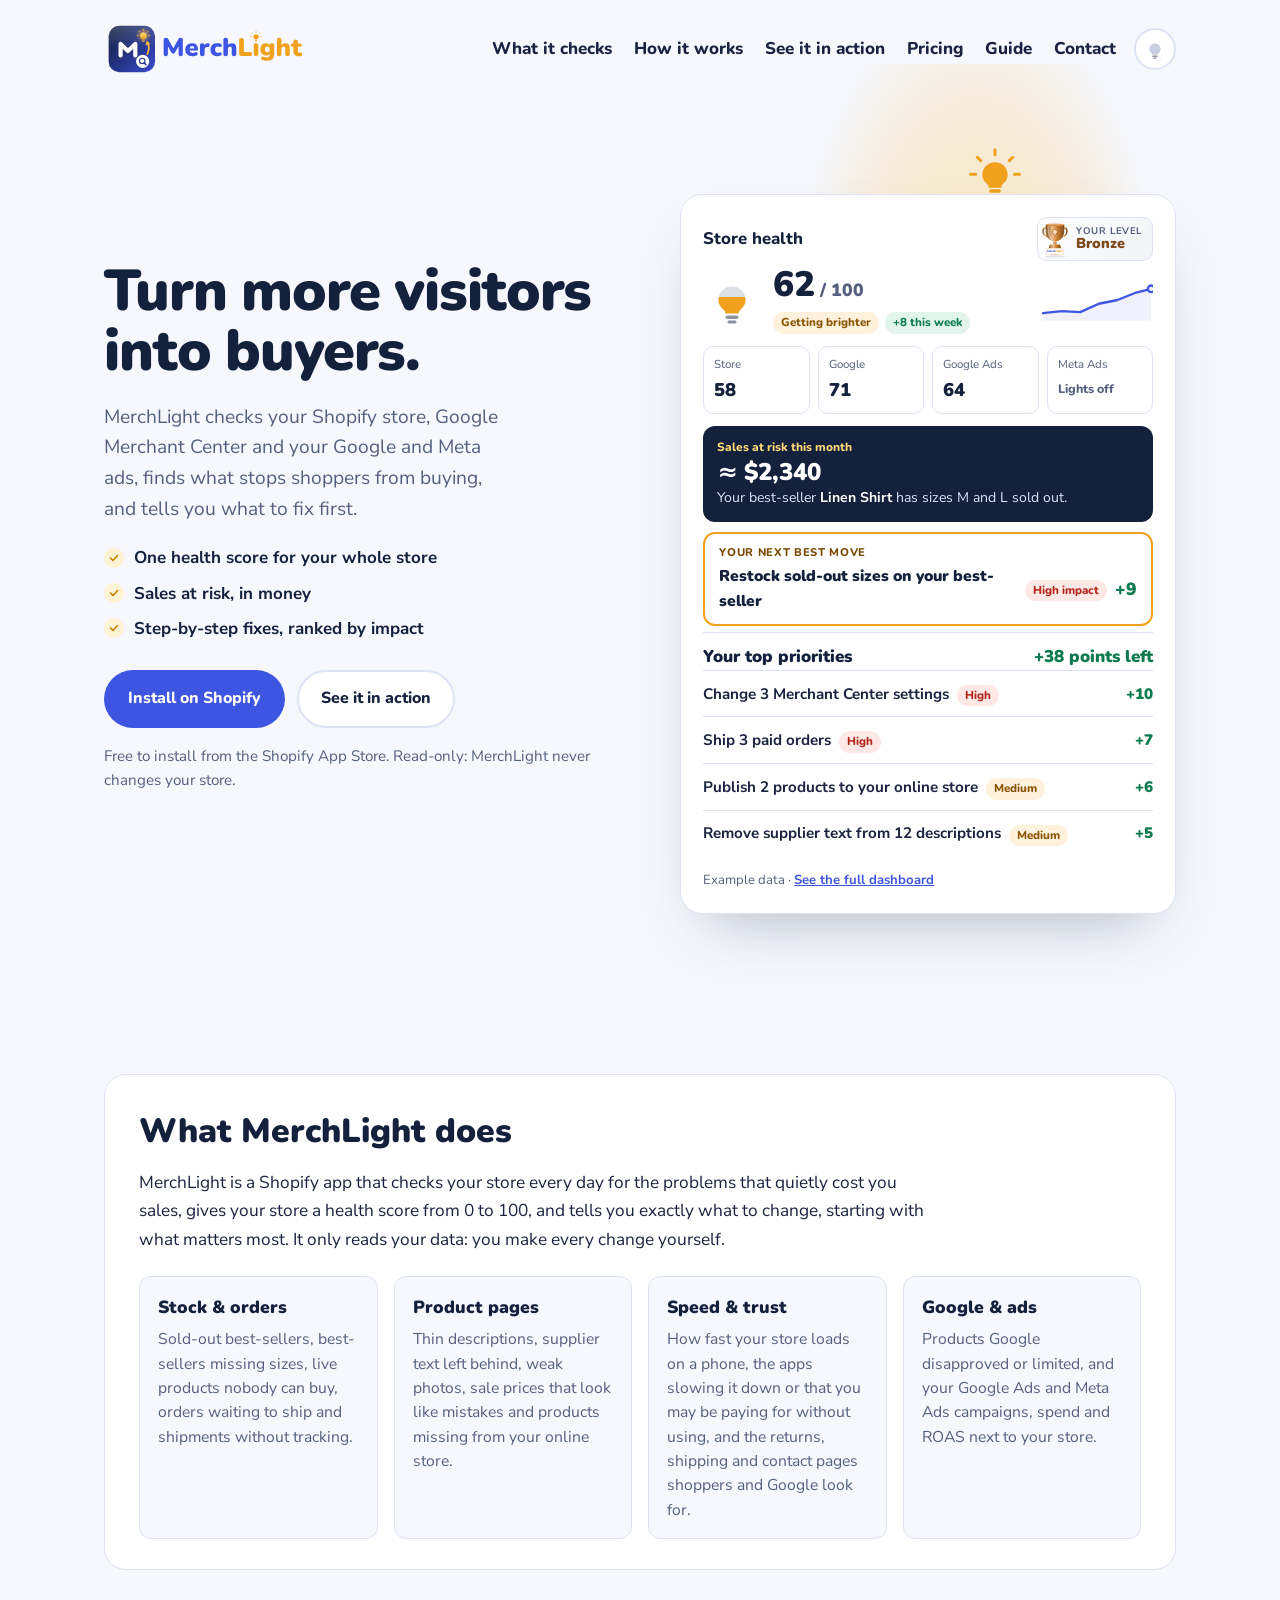
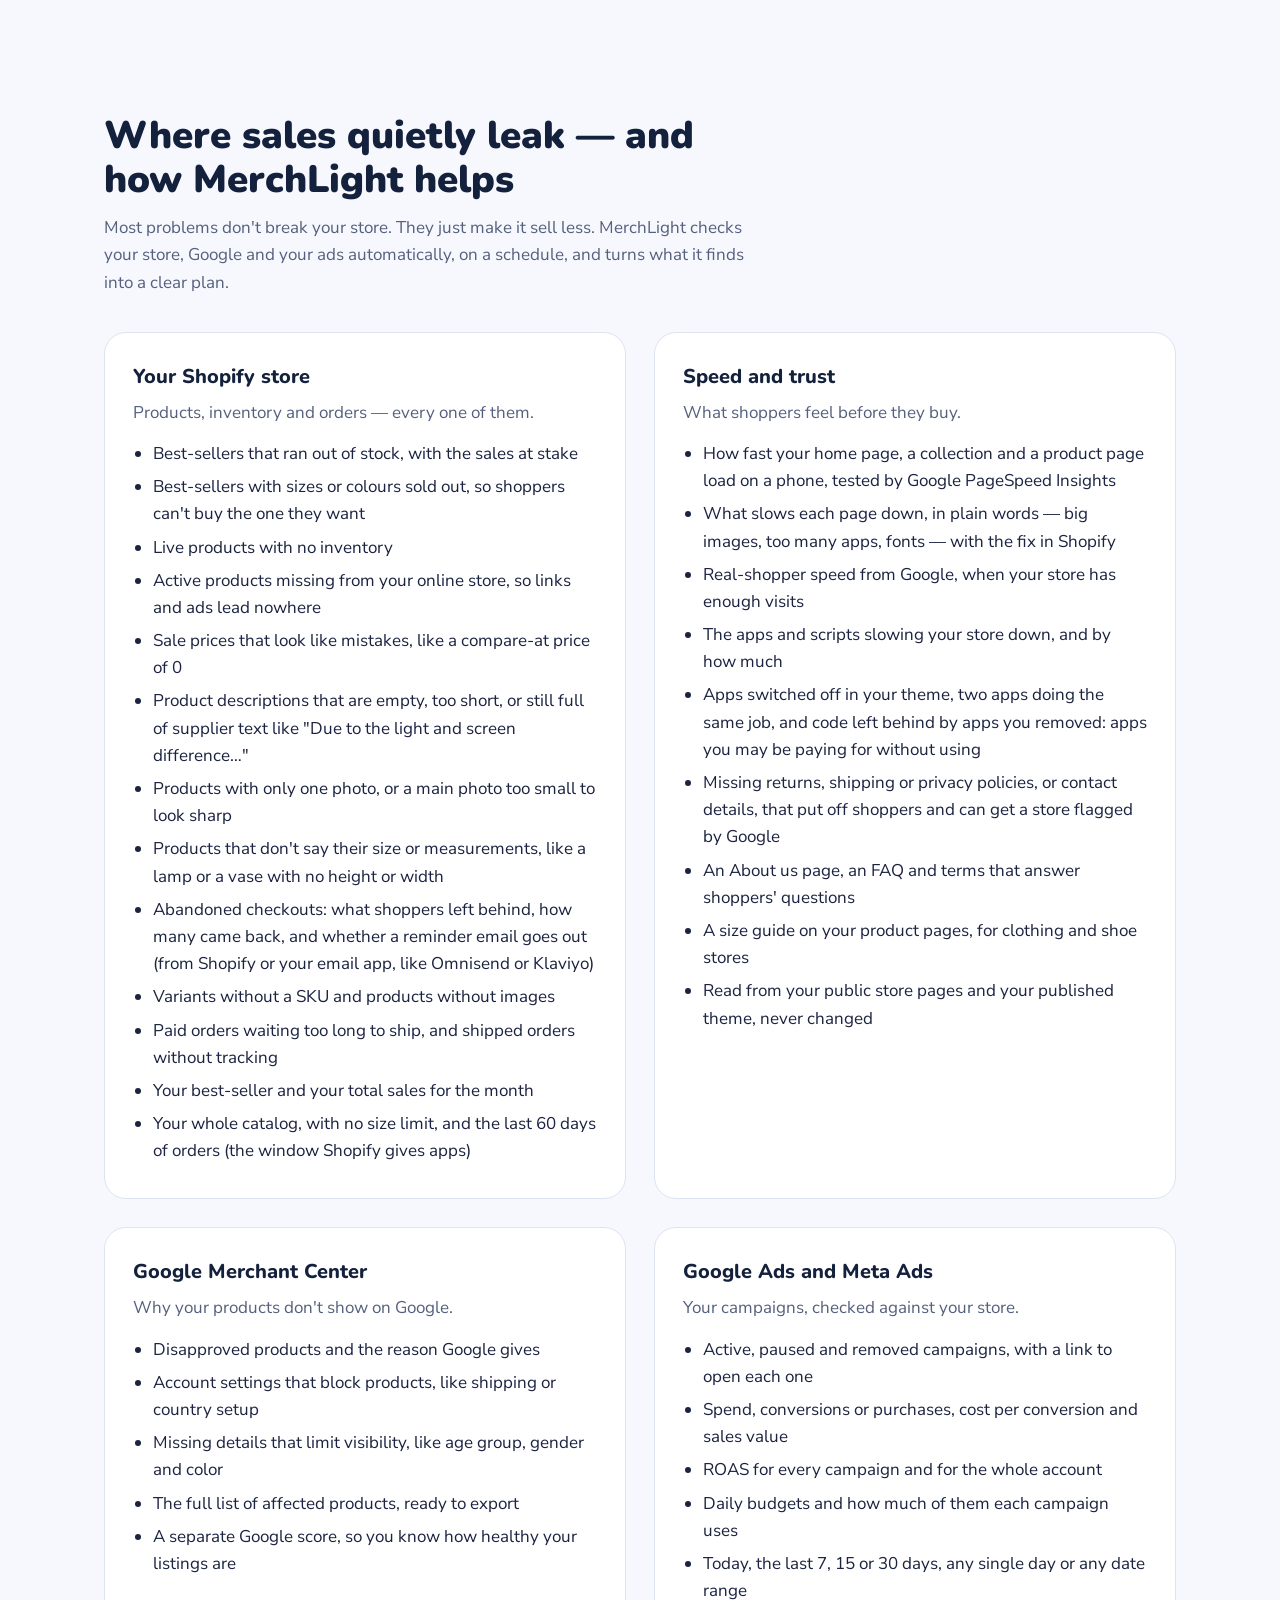
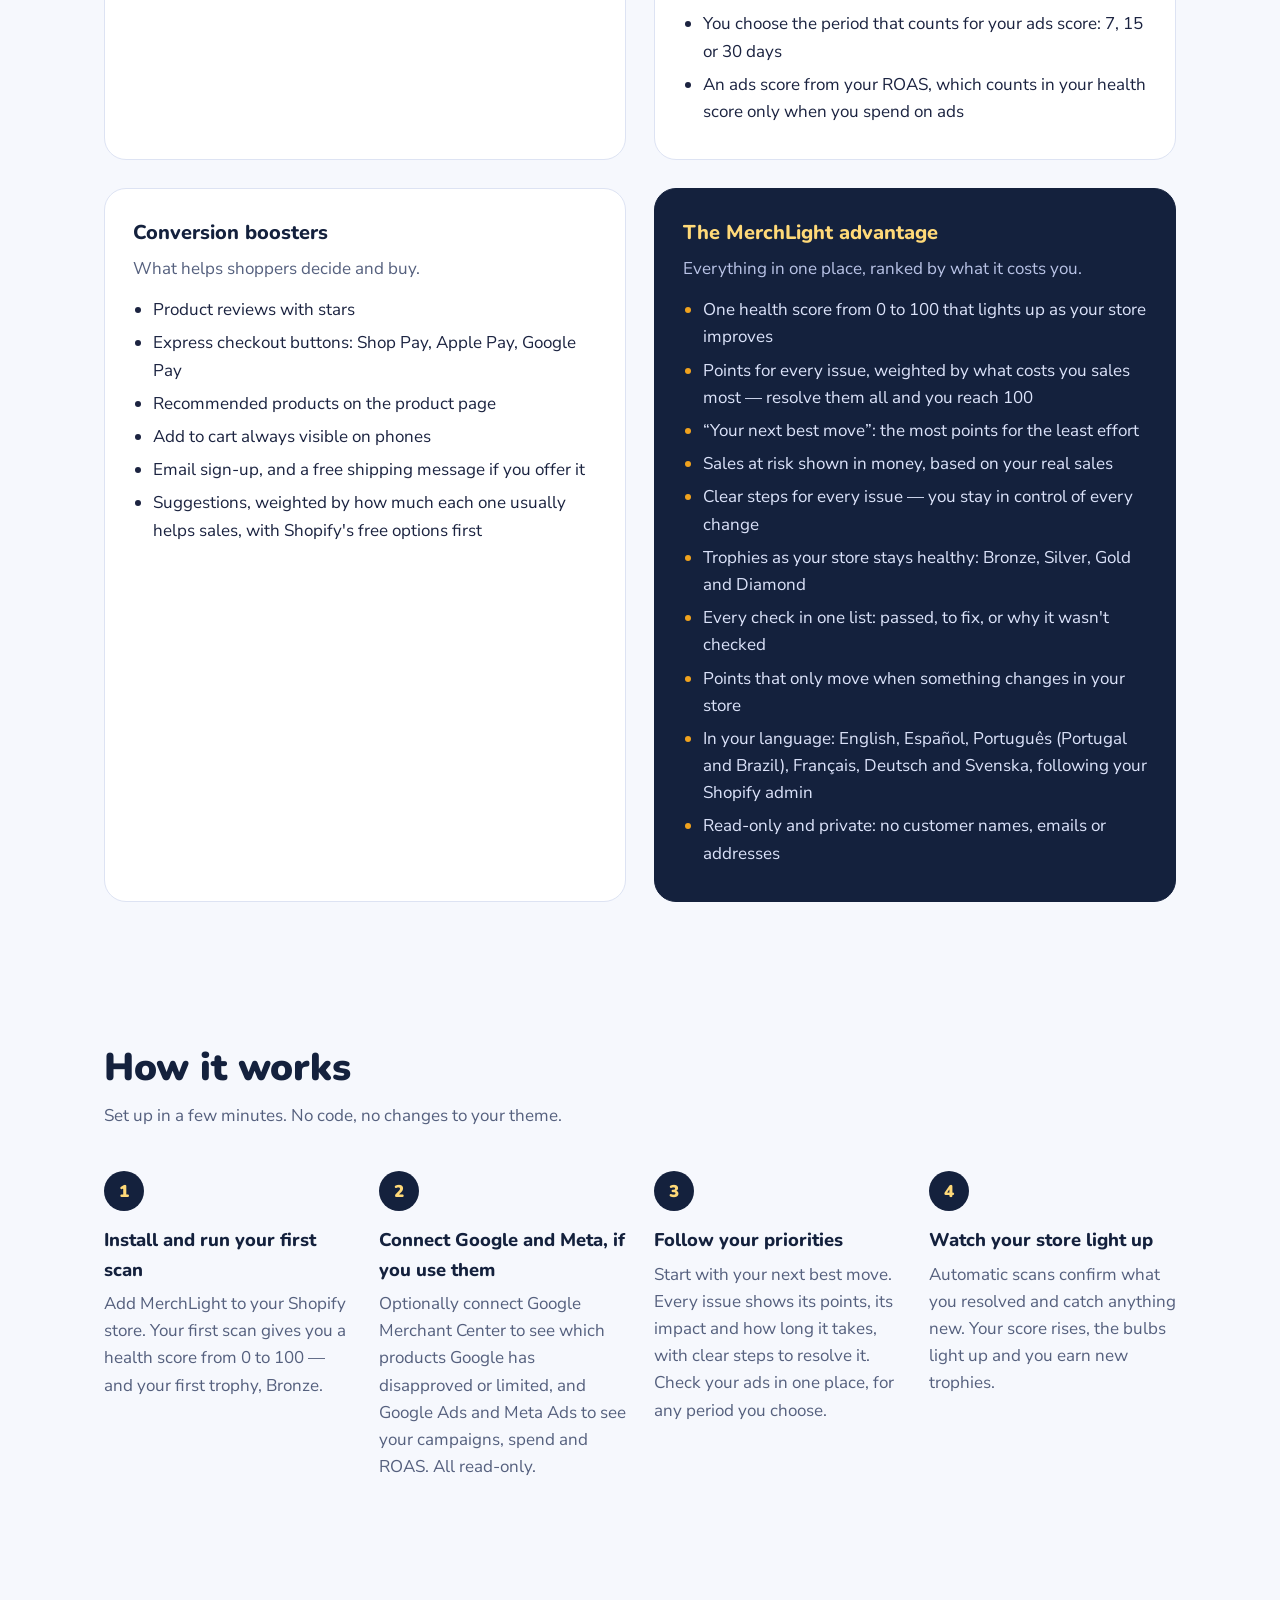
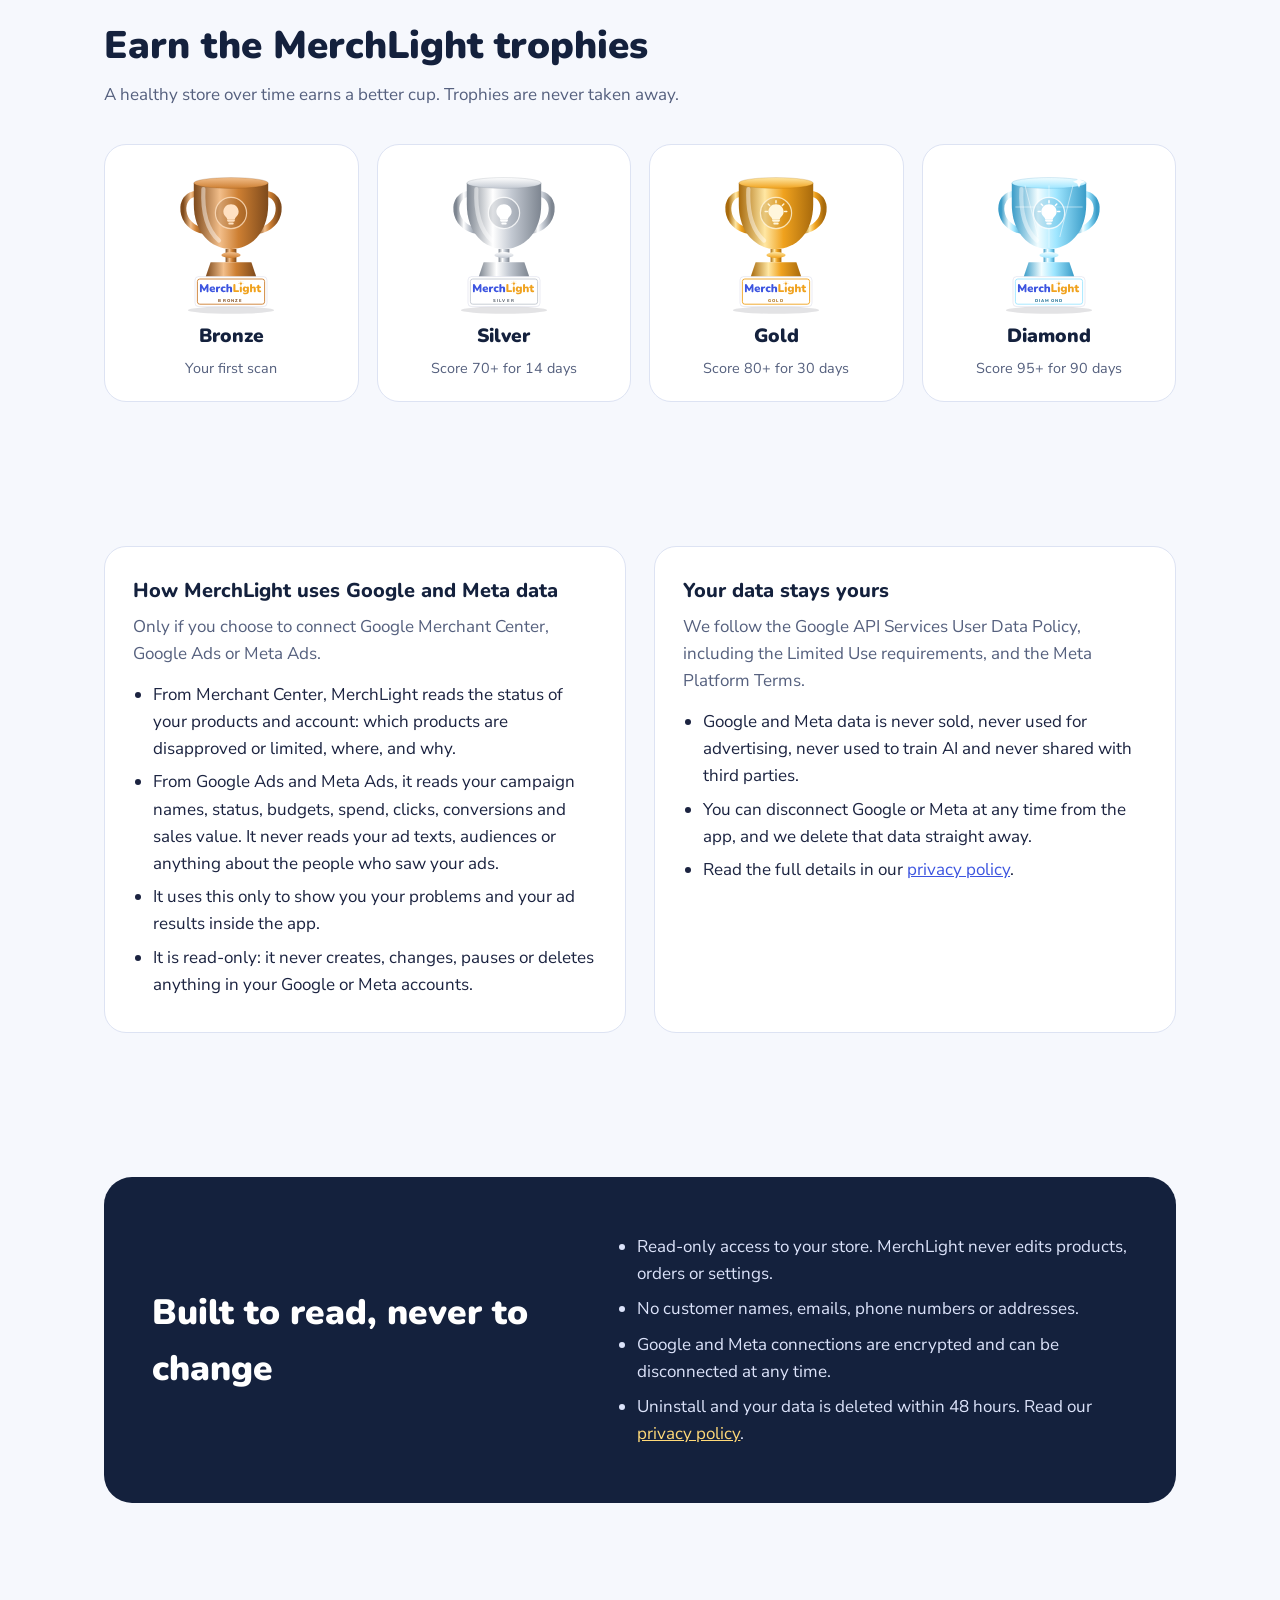
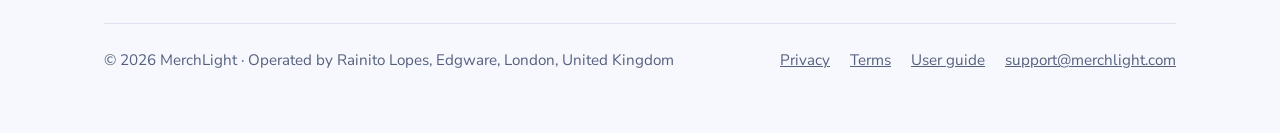
==== commit 628ab7b0: "Add Sign in lamp button to site header Icon-only lamp button opens a small Sign in menu: team and bu" ====
--- a/index.html
+++ b/index.html
@@ -13,6 +13,7 @@
 <meta property="og:url" content="https://merchlight.com/">
 <meta property="og:image" content="https://merchlight.com/assets/icon-512.png">
 <link rel="stylesheet" href="/assets/site.css">
+<link rel="stylesheet" href="/assets/signin.css">
 </head>
 <body>
 <div class="wrap">
@@ -26,6 +27,25 @@
       <a href="/guide/">Guide</a>
       <a href="mailto:hello@merchlight.com">Contact</a>
     </nav>
+    <div class="ml-signin">
+      <button type="button" class="ml-signin-btn" aria-label="Sign in" aria-expanded="false" aria-controls="ml-signin-menu">
+        <svg width="24" height="24" viewBox="-32 -32 64 64" aria-hidden="true"><circle class="glow" cx="0" cy="-1" r="24" fill="#FFD978" opacity=".5"/><path class="fill" d="M0 -15 C9 -15 15 -8 15 0 C15 6 11 9 9 11 C8 12 7.5 13.5 7.5 15 H-7.5 C-7.5 13.5 -8 12 -9 11 C-11 9 -15 6 -15 0 C-15 -8 -9 -15 0 -15 Z"/><rect x="-7" y="17" width="14" height="4" rx="2" fill="#8C92A0"/><rect x="-5" y="22.5" width="10" height="3.5" rx="1.75" fill="#8C92A0"/></svg>
+      </button>
+      <div class="ml-signin-pop" id="ml-signin-menu">
+        <h2>Sign in</h2>
+        <a class="ml-signin-opt" href="https://app.merchlight.com/admin/login">
+          <span class="ml-signin-ic" style="background:#EEF1FF"><svg width="22" height="22" viewBox="0 0 24 24" fill="none" stroke="#3D55E0" stroke-width="2.2" stroke-linecap="round" stroke-linejoin="round" aria-hidden="true"><rect x="3" y="4" width="18" height="16" rx="3"/><path d="M3 9h18M8 14h4"/></svg></span>
+          <span><b>Team &amp; business partners</b><small>Prospects, calendar and earnings. We email you a sign-in link, no password.</small></span>
+          <span class="ml-signin-go" aria-hidden="true">→</span>
+        </a>
+        <a class="ml-signin-opt" href="https://apps.shopify.com/merchlight-store-health-check" target="_blank" rel="noopener">
+          <span class="ml-signin-ic" style="background:#E3F6EC"><svg width="22" height="22" viewBox="0 0 24 24" fill="none" stroke="#067647" stroke-width="2.2" stroke-linecap="round" stroke-linejoin="round" aria-hidden="true"><path d="M6 8h12l-1 12H7z"/><path d="M9 8a3 3 0 0 1 6 0"/></svg></span>
+          <span><b>Store owners</b><small>MerchLight opens inside your Shopify admin, under Apps.</small></span>
+          <span class="ml-signin-go" aria-hidden="true">→</span>
+        </a>
+        <p class="ml-signin-foot">Referral partner? Open the personal link from your welcome email. Lost it? Write to <a href="mailto:partners@merchlight.com">partners@merchlight.com</a>.</p>
+      </div>
+    </div>
   </header>
 
   <main>
@@ -273,5 +293,6 @@
     </div>
   </footer>
 </div>
+<script src="/assets/signin.js" defer></script>
 </body>
 </html>
--- a/assets/signin.css
+++ b/assets/signin.css
@@ -0,0 +1,26 @@
+/* Atalho "Sign in": ícone da lâmpada no topo do site; abre um menu com o painel da equipa e a app. */
+.ml-signin{position:relative;display:inline-flex;margin-left:18px}
+.ml-signin-btn{width:42px;height:42px;border-radius:50%;display:grid;place-items:center;background:#fff;border:2px solid #DDE3F3;cursor:pointer;padding:0;transition:border-color .2s,box-shadow .2s}
+.ml-signin-btn:hover,.ml-signin-btn[aria-expanded="true"]{border-color:#F0A21E;box-shadow:0 8px 20px -12px rgba(240,162,30,.9)}
+.ml-signin-btn:focus-visible,.ml-signin-opt:focus-visible{outline:3px solid #F0A21E;outline-offset:3px}
+.ml-signin-btn .glow{opacity:0;transition:opacity .3s}
+.ml-signin-btn .fill{fill:#C9CFE3;transition:fill .3s}
+.ml-signin-btn:hover .glow,.ml-signin-btn[aria-expanded="true"] .glow{opacity:1}
+.ml-signin-btn:hover .fill,.ml-signin-btn[aria-expanded="true"] .fill{fill:#F0A21E}
+.ml-signin-pop{position:absolute;right:0;top:calc(100% + 10px);width:340px;max-width:calc(100vw - 32px);background:#fff;border:1px solid #DDE3F3;border-radius:18px;box-shadow:0 24px 50px -20px rgba(20,33,61,.45);padding:10px;z-index:50;opacity:0;transform:translateY(-6px) scale(.98);pointer-events:none;visibility:hidden;transition:opacity .18s,transform .18s,visibility .18s;text-align:left;font-family:"Nunito Sans","Segoe UI",system-ui,sans-serif;font-weight:400;font-size:15px;line-height:1.45}
+.ml-signin-pop.open{opacity:1;transform:none;pointer-events:auto;visibility:visible}
+.ml-signin-pop::before{content:"";position:absolute;inset:0 0 auto 0;height:4px;border-radius:18px 18px 0 0;background:linear-gradient(90deg,#3D55E0,#F0A21E,#FF5C7A)}
+.ml-signin-pop h2{font:900 1rem "Nunito",ui-rounded,"Segoe UI",system-ui,sans-serif;color:#14213D;margin:8px 8px 6px}
+.ml-signin-opt{display:grid;grid-template-columns:40px 1fr auto;gap:10px;align-items:center;padding:10px;border-radius:12px;text-decoration:none;color:#1B2340;transition:background .15s}
+.ml-signin-opt:hover{background:#F6F8FD}
+.ml-signin-ic{width:40px;height:40px;border-radius:12px;display:grid;place-items:center}
+.ml-signin-opt b{display:block;font:800 1rem "Nunito",ui-rounded,"Segoe UI",system-ui,sans-serif;color:#14213D}
+.ml-signin-opt small{color:#55607E;font-size:13px;line-height:1.35;display:block}
+.ml-signin-go{color:#3D55E0;font-weight:800}
+.ml-signin-foot{font-size:12.5px;color:#55607E;margin:6px 10px 4px;border-top:1px dashed #DDE3F3;padding-top:8px}
+.ml-signin-foot a{color:#3D55E0}
+@media (max-width:560px){.ml-signin{margin-left:auto}}
+@media (prefers-reduced-motion:reduce){.ml-signin-btn,.ml-signin-pop,.ml-signin-btn *{transition:none !important}}
+/* O menu e a lâmpada ficam juntos à direita do logótipo. */
+.top > nav,.sitebar-in > nav{margin-left:auto}
+@media (max-width:560px){.top .ml-signin{order:1}.top > nav{order:2}}
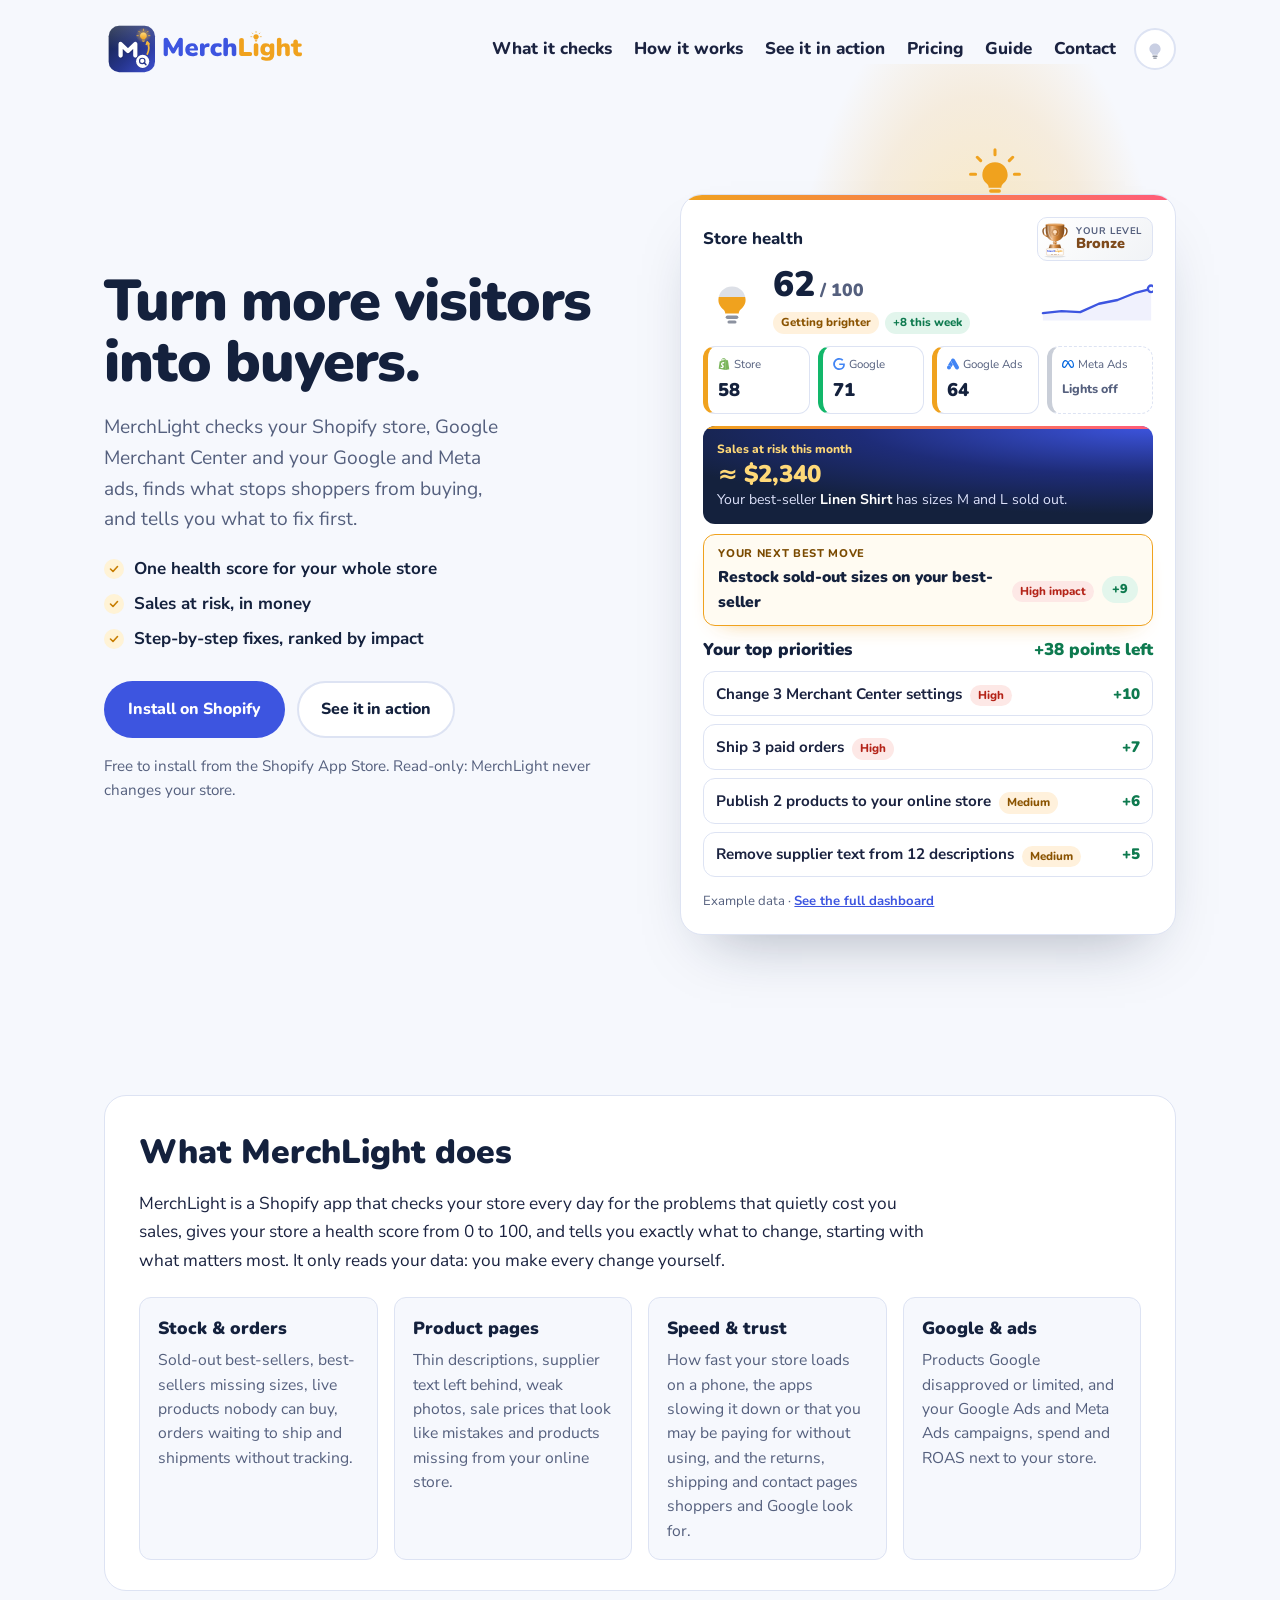
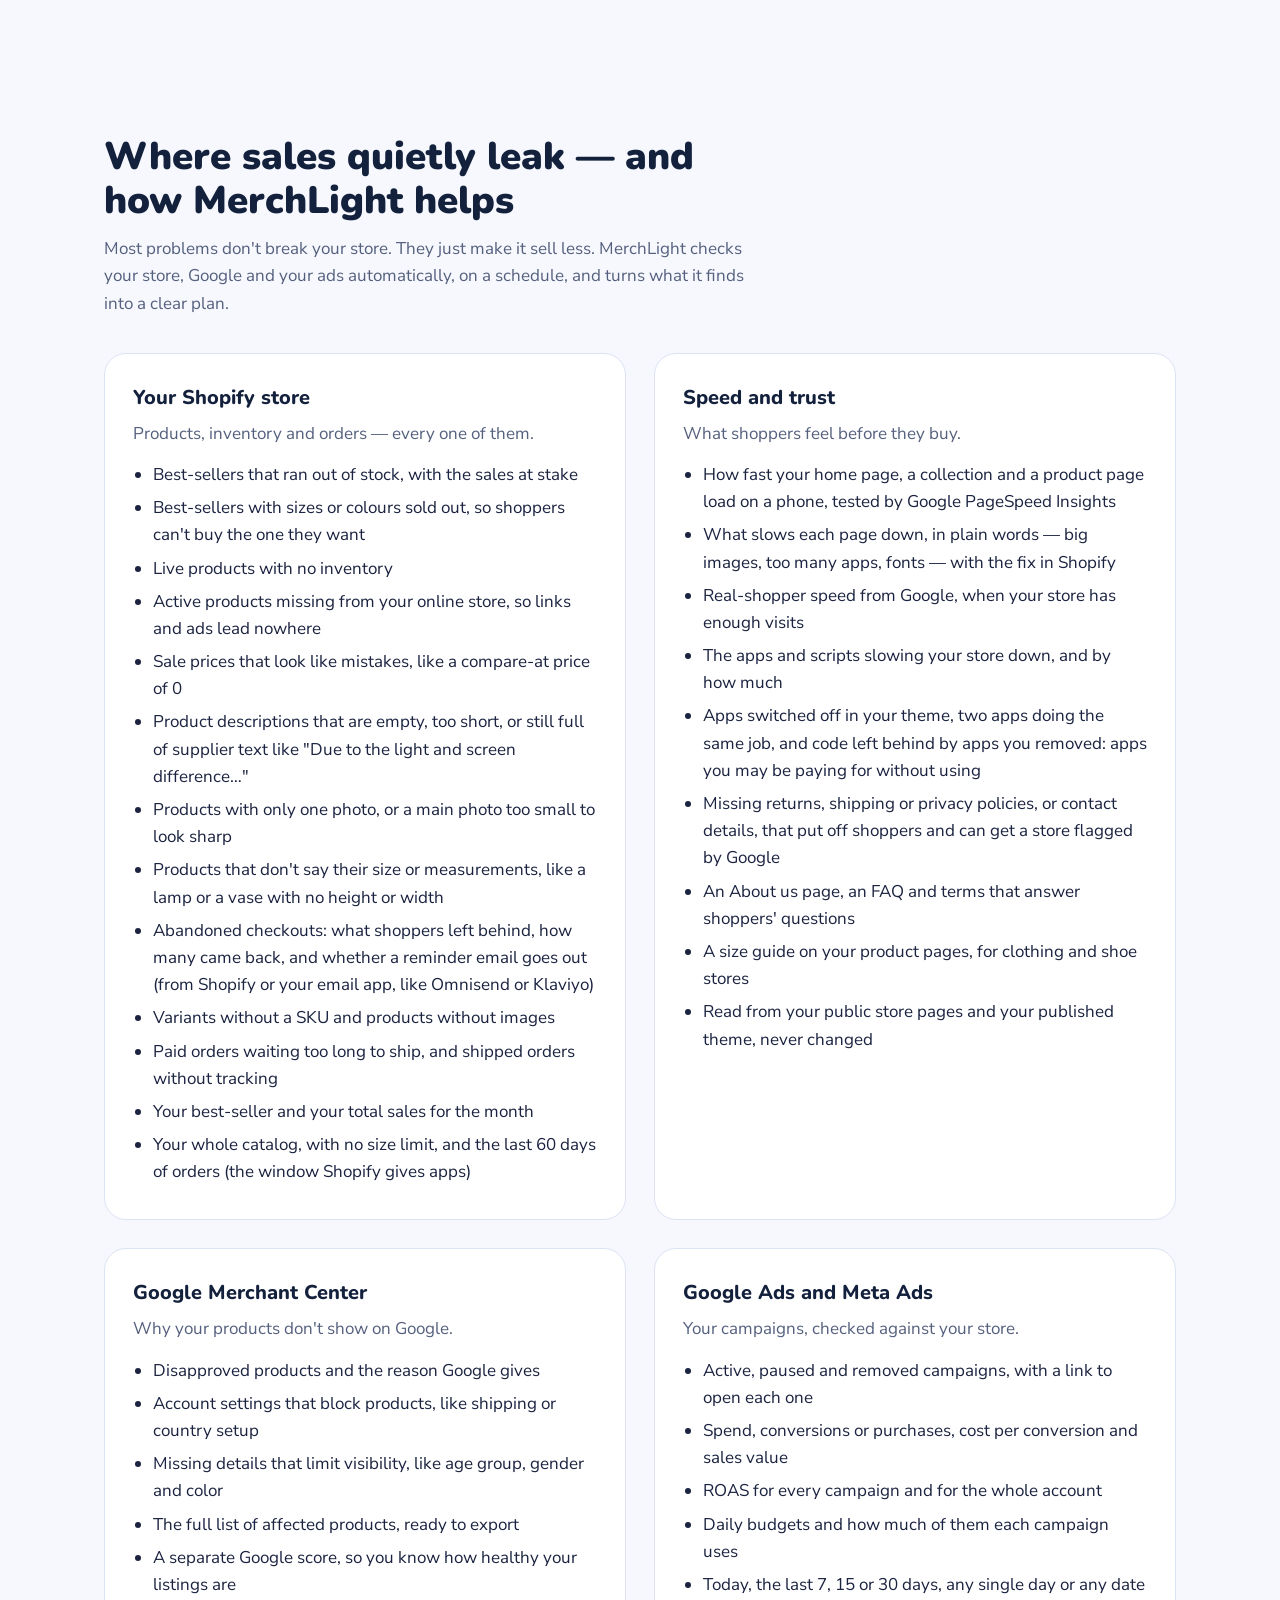
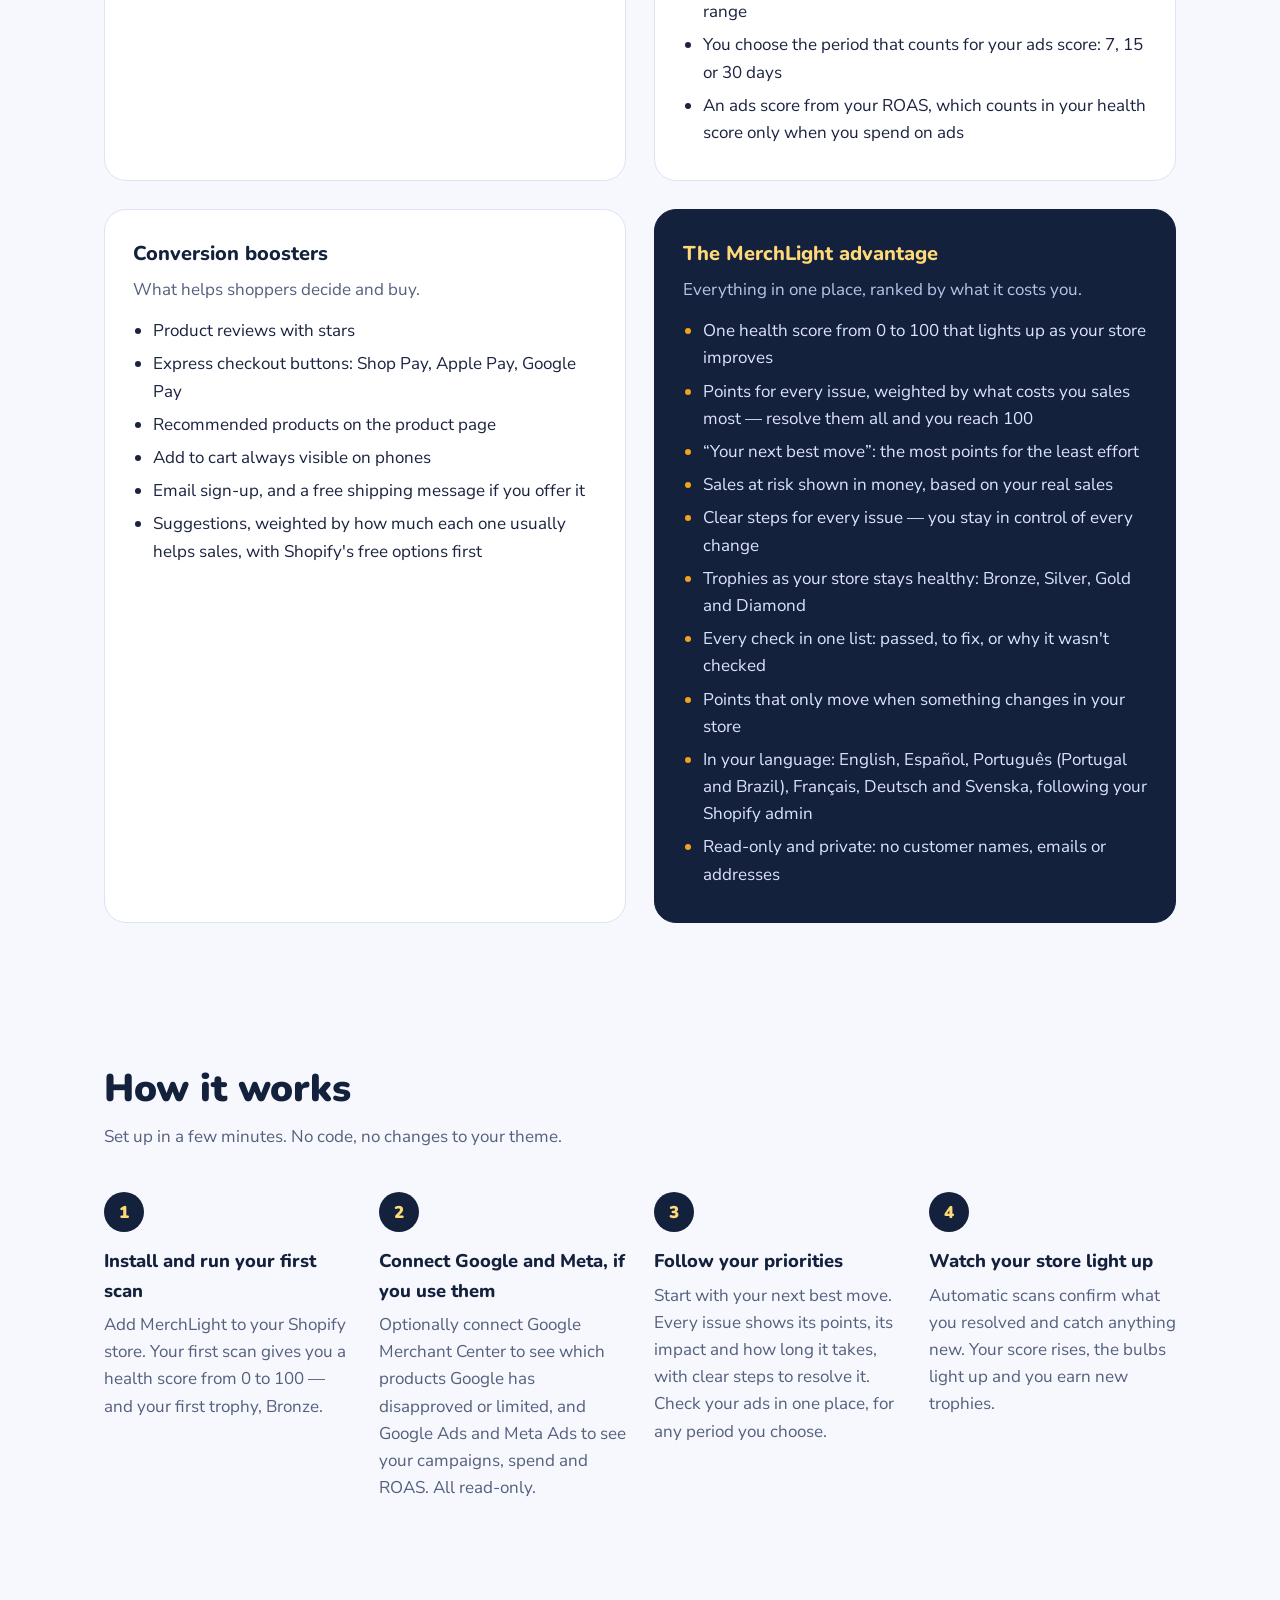
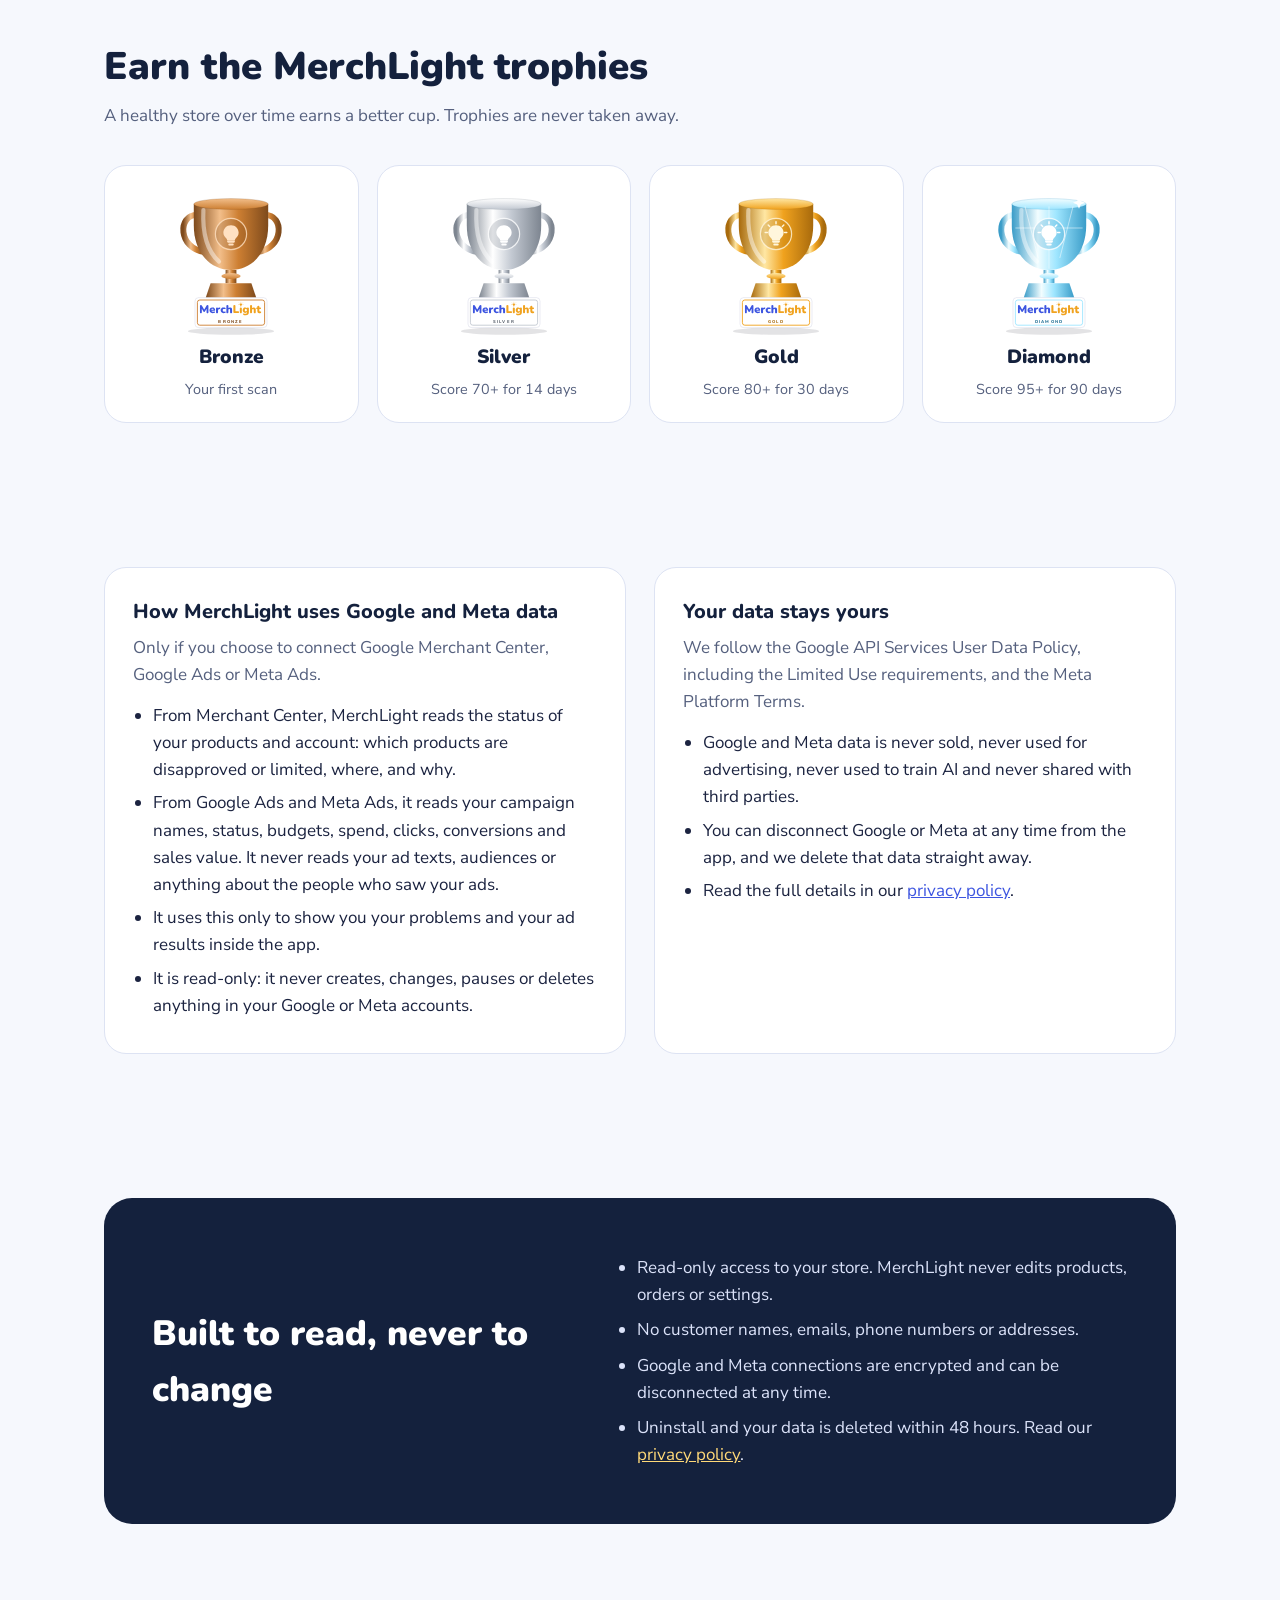
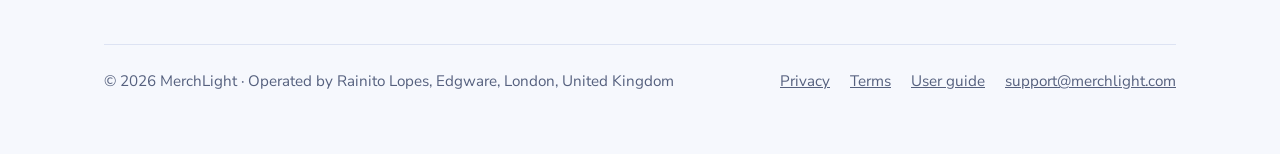
==== commit 1ecaded1: "Demo and home: cards in the app's current style (lamps unchanged) Co-Authored-By: Claude Opus 5.5 <n" ====
--- a/index.html
+++ b/index.html
@@ -86,10 +86,10 @@
             <svg class="rp-trend" viewBox="0 0 120 44" aria-hidden="true"><path d="M2 36 L22 34 L42 35 L62 26 L82 22 L102 14 L118 10 L118 44 L2 44 Z" fill="#3D55E0" fill-opacity=".08"/><polyline points="2,36 22,34 42,35 62,26 82,22 102,14 118,10" fill="none" stroke="#3D55E0" stroke-width="2.5" stroke-linecap="round" stroke-linejoin="round"/><circle cx="118" cy="10" r="3.5" fill="#fff" stroke="#3D55E0" stroke-width="2.5"/></svg>
           </div>
           <div class="rp-subs" aria-label="Sub-scores">
-            <span><small>Store</small><b>58</b></span>
-            <span><small>Google</small><b>71</b></span>
-            <span><small>Google Ads</small><b>64</b></span>
-            <span><small>Meta Ads</small><b class="off">Lights off</b></span>
+            <span style="--band:#F0A21E"><small><img src="/assets/icons/shopify.svg" alt="" width="12" height="12"> Store</small><b>58</b></span>
+            <span style="--band:#12B76A"><small><img src="/assets/icons/google-merchant.svg" alt="" width="12" height="12"> Google</small><b>71</b></span>
+            <span style="--band:#F0A21E"><small><img src="/assets/icons/google-ads.svg" alt="" width="12" height="12"> Google Ads</small><b>64</b></span>
+            <span class="off" style="--band:#C9CED8"><small><img src="/assets/icons/meta.svg" alt="" width="12" height="12"> Meta Ads</small><b class="off">Lights off</b></span>
           </div>
           <div class="rp-risk">
             <span class="rp-risk-k">Sales at risk this month</span>
--- a/assets/site.css
+++ b/assets/site.css
@@ -369,3 +369,18 @@
 .price-notes{padding-top:24px}
 .price-notes h2{font-family:var(--display);font-weight:900;font-size:1.8rem;color:var(--night);margin:0 0 20px}
 @media (max-width:900px){.plans{grid-template-columns:1fr;max-width:520px;margin:0 auto}.plan-tag{min-height:0}}
+
+/* Nov 2026: home report in the app's current card style (stripe, outlined tiles with band, gold move box, outlined rows). */
+.report{overflow:hidden}
+.report::before{content:"";position:absolute;inset:0 0 auto 0;height:5px;background:linear-gradient(90deg,#F0A21E,#FF5C7A)}
+.rp-subs span{border-left:5px solid var(--band,#C9CED8);border-radius:12px}
+.rp-subs span.off{border-style:dashed;border-left-style:solid}
+.rp-subs small{display:flex;align-items:center;gap:4px}
+.rp-subs small img{flex:none}
+.rp-risk{position:relative;background:radial-gradient(120% 90% at 100% 0%,#3D55E0 0%,#1E2C78 55%,#14213D 100%);overflow:hidden;padding-top:14px}
+.rp-risk::before{content:"";position:absolute;inset:0 0 auto 0;height:3px;background:linear-gradient(90deg,#F0A21E,#FF5C7A)}
+.rp-risk strong{color:#FFD978}
+.rp-move{border:1.5px solid #F0A21E;background:#FFFBF2;box-shadow:0 10px 24px -18px rgba(240,162,30,.9)}
+.rp-move-tags .pts{font-size:.8rem;background:#E3F6EC;border-radius:999px;padding:3px 10px}
+.report .issue{border:1px solid var(--line);border-radius:12px;padding:9px 12px;margin-top:8px}
+.report .rp-prio-head{border-top:0;padding-top:4px}
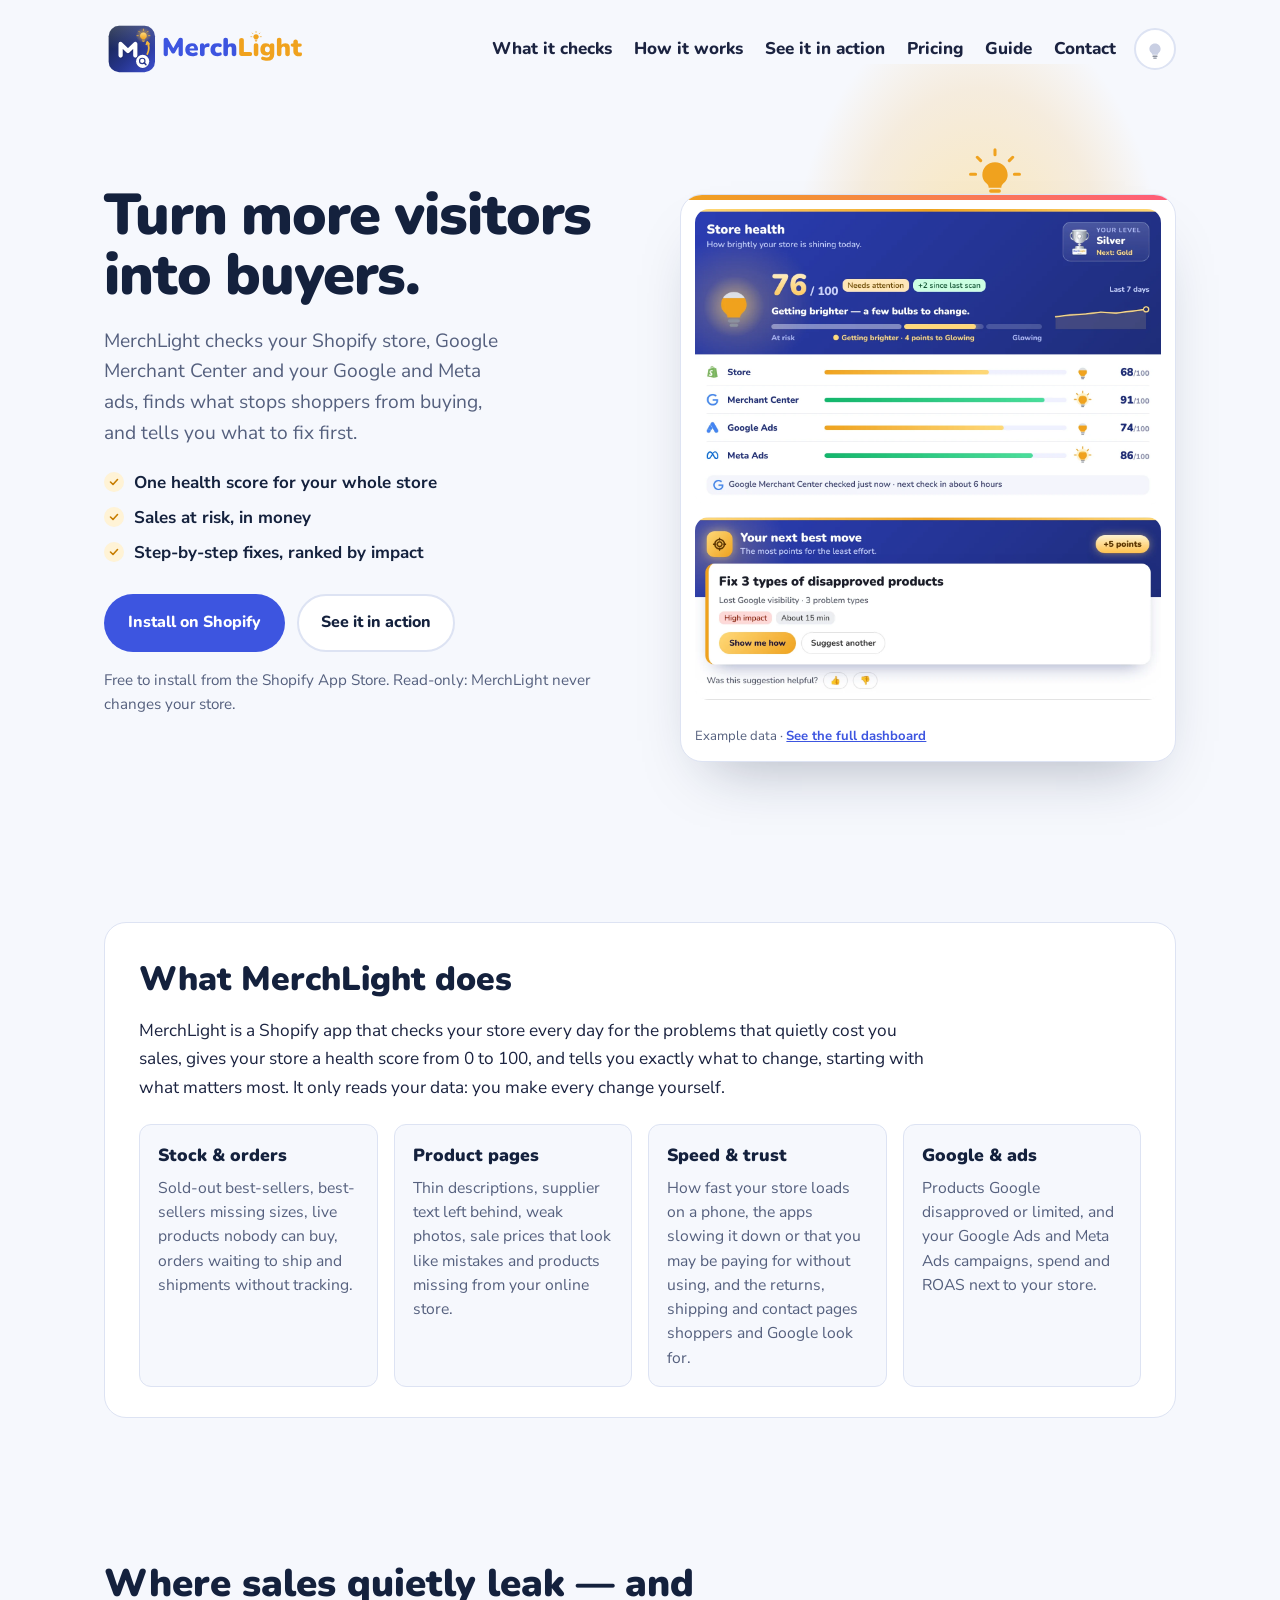
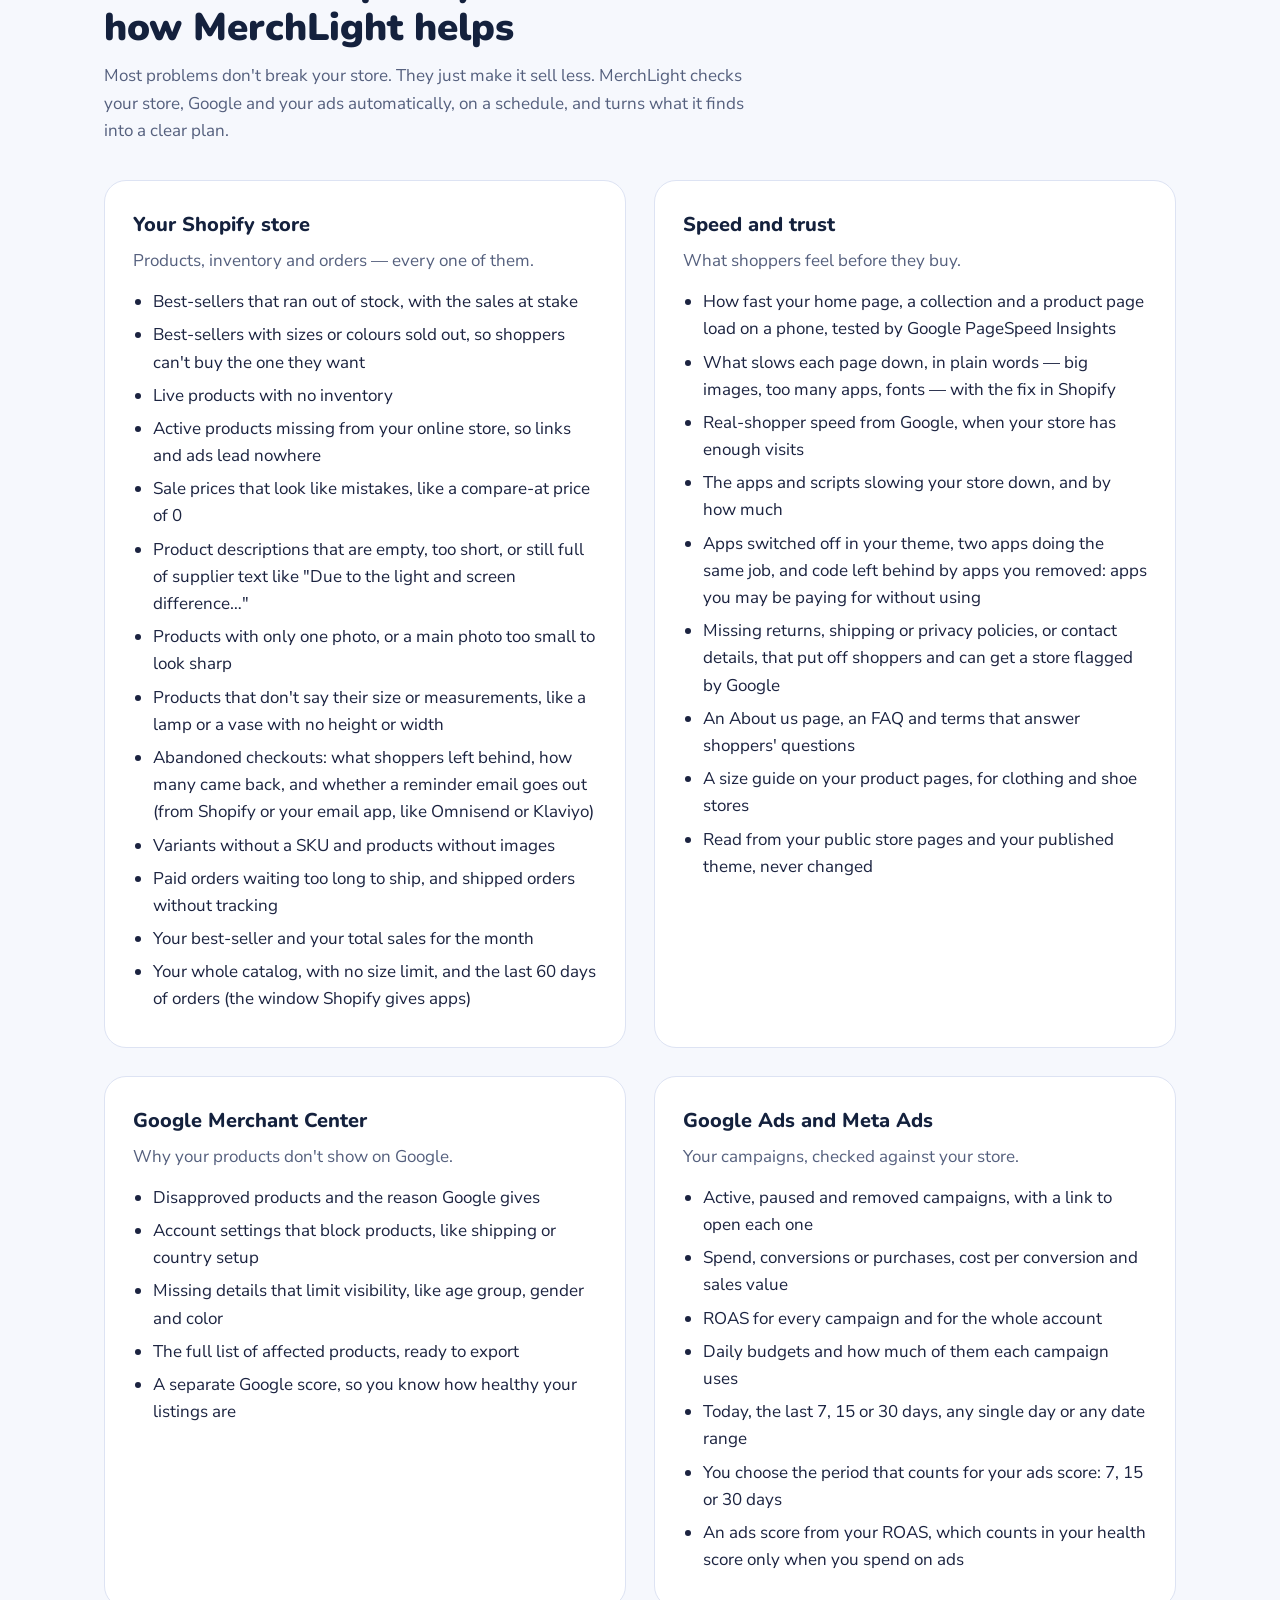
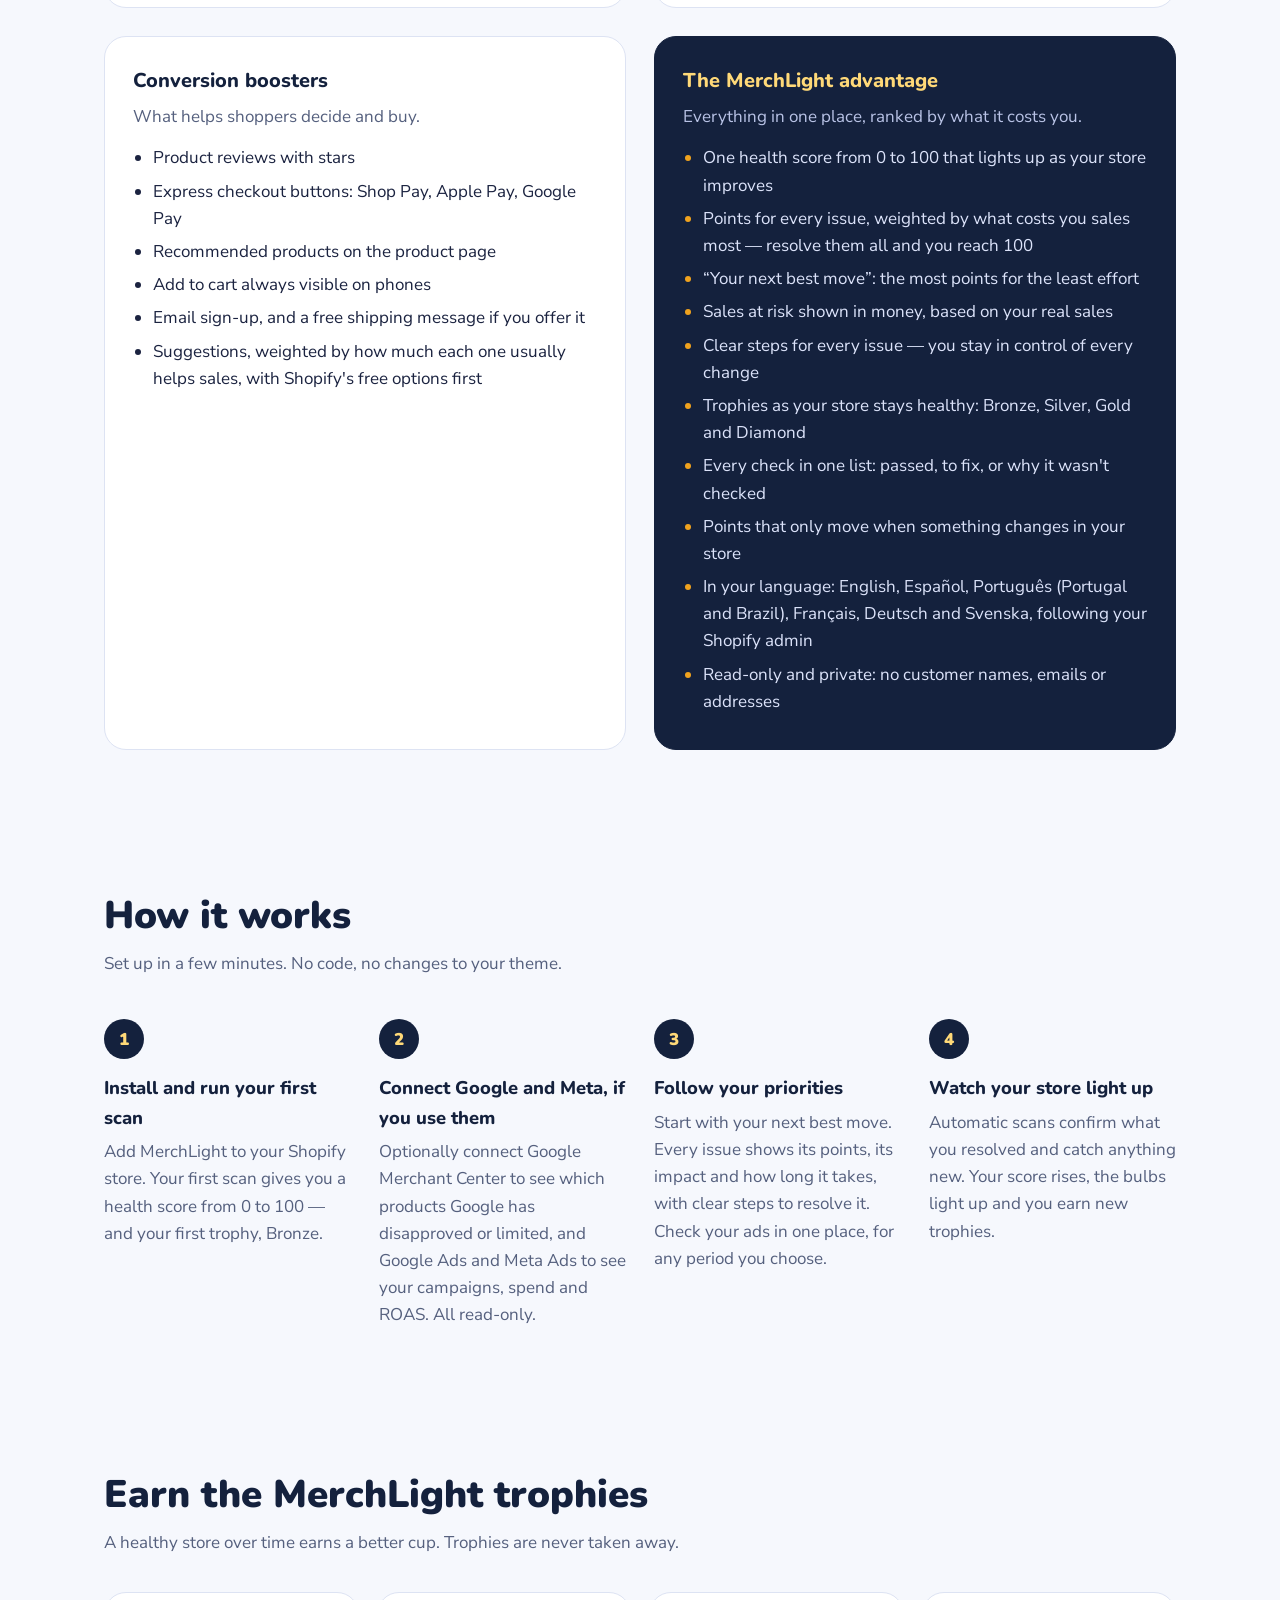
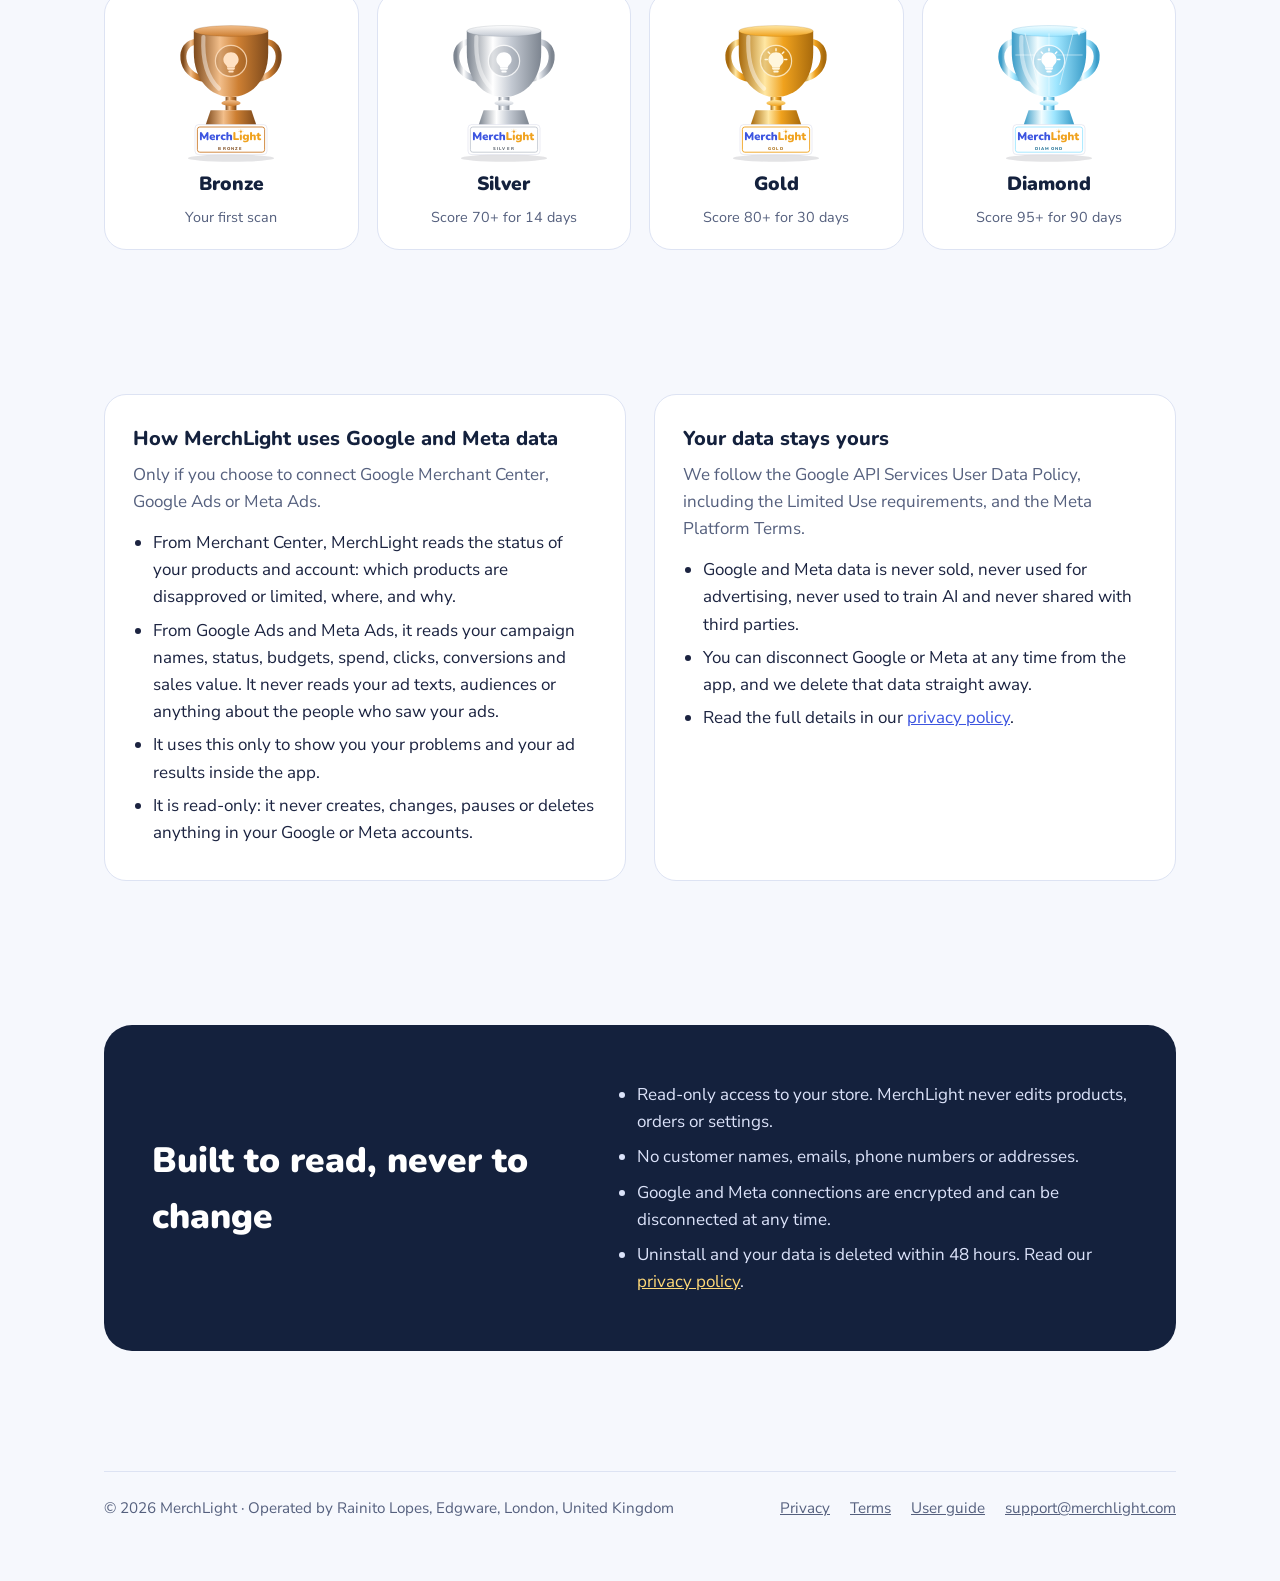
==== commit b605822d: "Site: new MerchLight-style cards on home, demo and guide Co-Authored-By: Claude Opus 5.5 <noreply@an" ====
--- a/index.html
+++ b/index.html
@@ -72,40 +72,9 @@
           <path d="M0 -15 C9 -15 15 -8 15 0 C15 6 11 9 9 11 C8 12 7.5 13.5 7.5 15 H-7.5 C-7.5 13.5 -8 12 -9 11 C-11 9 -15 6 -15 0 C-15 -8 -9 -15 0 -15 Z" fill="#F0A21E"/>
           <rect x="-7" y="17" width="14" height="4" rx="2" fill="#F0A21E"/><rect x="-5" y="22.5" width="10" height="3.5" rx="1.75" fill="#F0A21E"/>
         </svg>
-        <div class="report">
-          <div class="rp-head">
-            <h2>Store health</h2>
-            <span class="rp-chip"><svg width="30" height="38" viewBox="0 0 200 250" role="img" aria-label="MerchLight Bronze trophy"><defs><linearGradient id="b-bronzeh" x1="0" y1="0" x2="1" y2="0"><stop offset="0" stop-color="#7E4A1C"/><stop offset=".35" stop-color="#F2BE8A"/><stop offset=".6" stop-color="#CD7F32"/><stop offset="1" stop-color="#7E4A1C"/></linearGradient><linearGradient id="r-bronzeh" x1="0" y1="0" x2="0" y2="1"><stop offset="0" stop-color="#F2BE8A"/><stop offset="1" stop-color="#CD7F32"/></linearGradient></defs><ellipse cx="100" cy="242" rx="72" ry="6" fill="#1A1D29" fill-opacity=".12"/><path d="M44 48 C10 48 12 104 56 110" fill="none" stroke="url(#b-bronzeh)" stroke-width="10" stroke-linecap="round"/><path d="M156 48 C190 48 188 104 144 110" fill="none" stroke="url(#b-bronzeh)" stroke-width="10" stroke-linecap="round"/><path d="M38 30 H162 V66 C162 112 134 140 100 140 C66 140 38 112 38 66 Z" fill="url(#b-bronzeh)"/><ellipse cx="100" cy="30" rx="62" ry="9" fill="url(#r-bronzeh)" stroke="#7E4A1C" stroke-opacity=".35"/><path d="M54 40 C52 80 62 110 80 126" stroke="#fff" stroke-opacity=".45" stroke-width="7" fill="none" stroke-linecap="round"/><circle cx="100" cy="80" r="26" fill="#7E4A1C" fill-opacity=".25" stroke="#FFE1C2" stroke-opacity=".8" stroke-width="2"/><path d="M0 -15 C9 -15 15 -8 15 0 C15 6 11 9 9 11 C8 12 7.5 13.5 7.5 15 H-7.5 C-7.5 13.5 -8 12 -9 11 C-11 9 -15 6 -15 0 C-15 -8 -9 -15 0 -15 Z" transform="translate(100 78) scale(.85)" fill="#FFE1C2"/><rect x="93.5" y="91" width="13" height="3.4" rx="1.7" fill="#FFE1C2"/><rect x="95.5" y="96" width="9" height="3" rx="1.5" fill="#FFE1C2"/><rect x="91" y="140" width="18" height="22" fill="url(#b-bronzeh)"/><ellipse cx="100" cy="150" rx="16" ry="5" fill="url(#r-bronzeh)"/><path d="M66 162 H134 L142 186 H58 Z" fill="url(#b-bronzeh)"/><rect x="40" y="186" width="120" height="50" rx="6" fill="#fff" stroke="#1E2C78" stroke-opacity=".15"/><rect x="44" y="190" width="112" height="42" rx="4" fill="none" stroke="#CD7F32" stroke-width="1.5"/><image href="/assets/merchlight-wordmark.svg" x="47" y="190" width="106" height="27"/><text x="100" y="229" text-anchor="middle" font-family="Nunito, sans-serif" font-weight="800" font-size="7" letter-spacing="2" fill="#7E4A1C">BRONZE</text></svg><span><small>Your level</small><b>Bronze</b></span></span>
-          </div>
-          <div class="rp-score">
-            <svg width="58" height="58" viewBox="-32 -32 64 64" aria-hidden="true"><defs><linearGradient id="lp6258" x1="0" y1="1" x2="0" y2="0"><stop offset="0.62" stop-color="#F0A21E"/><stop offset="0.62" stop-color="#DDE0E7"/></linearGradient></defs><path d="M0 -15 C9 -15 15 -8 15 0 C15 6 11 9 9 11 C8 12 7.5 13.5 7.5 15 H-7.5 C-7.5 13.5 -8 12 -9 11 C-11 9 -15 6 -15 0 C-15 -8 -9 -15 0 -15 Z" fill="url(#lp6258)"/><rect x="-7" y="17" width="14" height="4" rx="2" fill="#8C92A0"/><rect x="-5" y="22.5" width="10" height="3.5" rx="1.75" fill="#8C92A0"/></svg>
-            <div>
-              <strong>62<small> / 100</small></strong>
-              <span class="rp-badges"><span class="pill pill-mid">Getting brighter</span><span class="pill pill-up">+8 this week</span></span>
-            </div>
-            <svg class="rp-trend" viewBox="0 0 120 44" aria-hidden="true"><path d="M2 36 L22 34 L42 35 L62 26 L82 22 L102 14 L118 10 L118 44 L2 44 Z" fill="#3D55E0" fill-opacity=".08"/><polyline points="2,36 22,34 42,35 62,26 82,22 102,14 118,10" fill="none" stroke="#3D55E0" stroke-width="2.5" stroke-linecap="round" stroke-linejoin="round"/><circle cx="118" cy="10" r="3.5" fill="#fff" stroke="#3D55E0" stroke-width="2.5"/></svg>
-          </div>
-          <div class="rp-subs" aria-label="Sub-scores">
-            <span style="--band:#F0A21E"><small><img src="/assets/icons/shopify.svg" alt="" width="12" height="12"> Store</small><b>58</b></span>
-            <span style="--band:#12B76A"><small><img src="/assets/icons/google-merchant.svg" alt="" width="12" height="12"> Google</small><b>71</b></span>
-            <span style="--band:#F0A21E"><small><img src="/assets/icons/google-ads.svg" alt="" width="12" height="12"> Google Ads</small><b>64</b></span>
-            <span class="off" style="--band:#C9CED8"><small><img src="/assets/icons/meta.svg" alt="" width="12" height="12"> Meta Ads</small><b class="off">Lights off</b></span>
-          </div>
-          <div class="rp-risk">
-            <span class="rp-risk-k">Sales at risk this month</span>
-            <strong>≈ $2,340</strong>
-            <span>Your best-seller <b>Linen Shirt</b> has sizes M and L sold out.</span>
-          </div>
-          <div class="rp-move">
-            <span class="rp-move-k">Your next best move</span>
-            <b>Restock sold-out sizes on your best-seller</b>
-            <span class="rp-move-tags"><span class="pill pill-high">High impact</span><em class="pts">+9</em></span>
-          </div>
-          <div class="rp-prio-head"><b>Your top priorities</b><em>+38 points left</em></div>
-          <div class="issue"><span><b>Change 3 Merchant Center settings</b><span class="pill pill-high">High</span></span><em class="pts">+10</em></div>
-          <div class="issue"><span><b>Ship 3 paid orders</b><span class="pill pill-high">High</span></span><em class="pts">+7</em></div>
-          <div class="issue"><span><b>Publish 2 products to your online store</b><span class="pill pill-med">Medium</span></span><em class="pts">+6</em></div>
-          <div class="issue"><span><b>Remove supplier text from 12 descriptions</b><span class="pill pill-med">Medium</span></span><em class="pts">+5</em></div>
+        <div class="report report-img">
+          <img src="/assets/screens/health.webp" width="720" height="458" alt="MerchLight Store health card: score 76 out of 100, light level, 7-day trend and scores for the store, Google Merchant Center, Google Ads and Meta Ads">
+          <img src="/assets/screens/move.webp" width="720" height="283" alt="Your next best move: fix 3 types of disapproved products, high impact, about 15 minutes" loading="lazy">
           <p class="report-note">Example data · <a href="/demo/">See the full dashboard</a></p>
         </div>
       </div>
--- a/assets/site.css
+++ b/assets/site.css
@@ -39,6 +39,7 @@
 .stage{position:relative;padding:40px 0 0}
 .beam{position:absolute;left:-60px;right:-60px;top:-90px;height:140%;background:radial-gradient(42% 46% at 58% 26%,rgba(255,217,120,.55),rgba(240,162,30,.14) 50%,rgba(240,162,30,0) 72%);pointer-events:none}
 .lamp{position:absolute;top:-6px;left:58%;width:54px;height:54px}
+.report.report-img{padding:14px;display:flex;flex-direction:column;gap:12px}.report-img img{display:block;width:100%;height:auto;border-radius:14px}
 .report{position:relative;background:var(--white);border:1px solid var(--line);border-radius:var(--radius-lg);padding:26px;box-shadow:0 30px 60px -30px rgba(20,33,61,.35)}
 .report h2{font-family:var(--display);font-size:1.05rem;font-weight:800;margin:0 0 16px;color:var(--night)}
 .scores{display:grid;grid-template-columns:repeat(3,1fr);gap:10px;margin-bottom:18px}
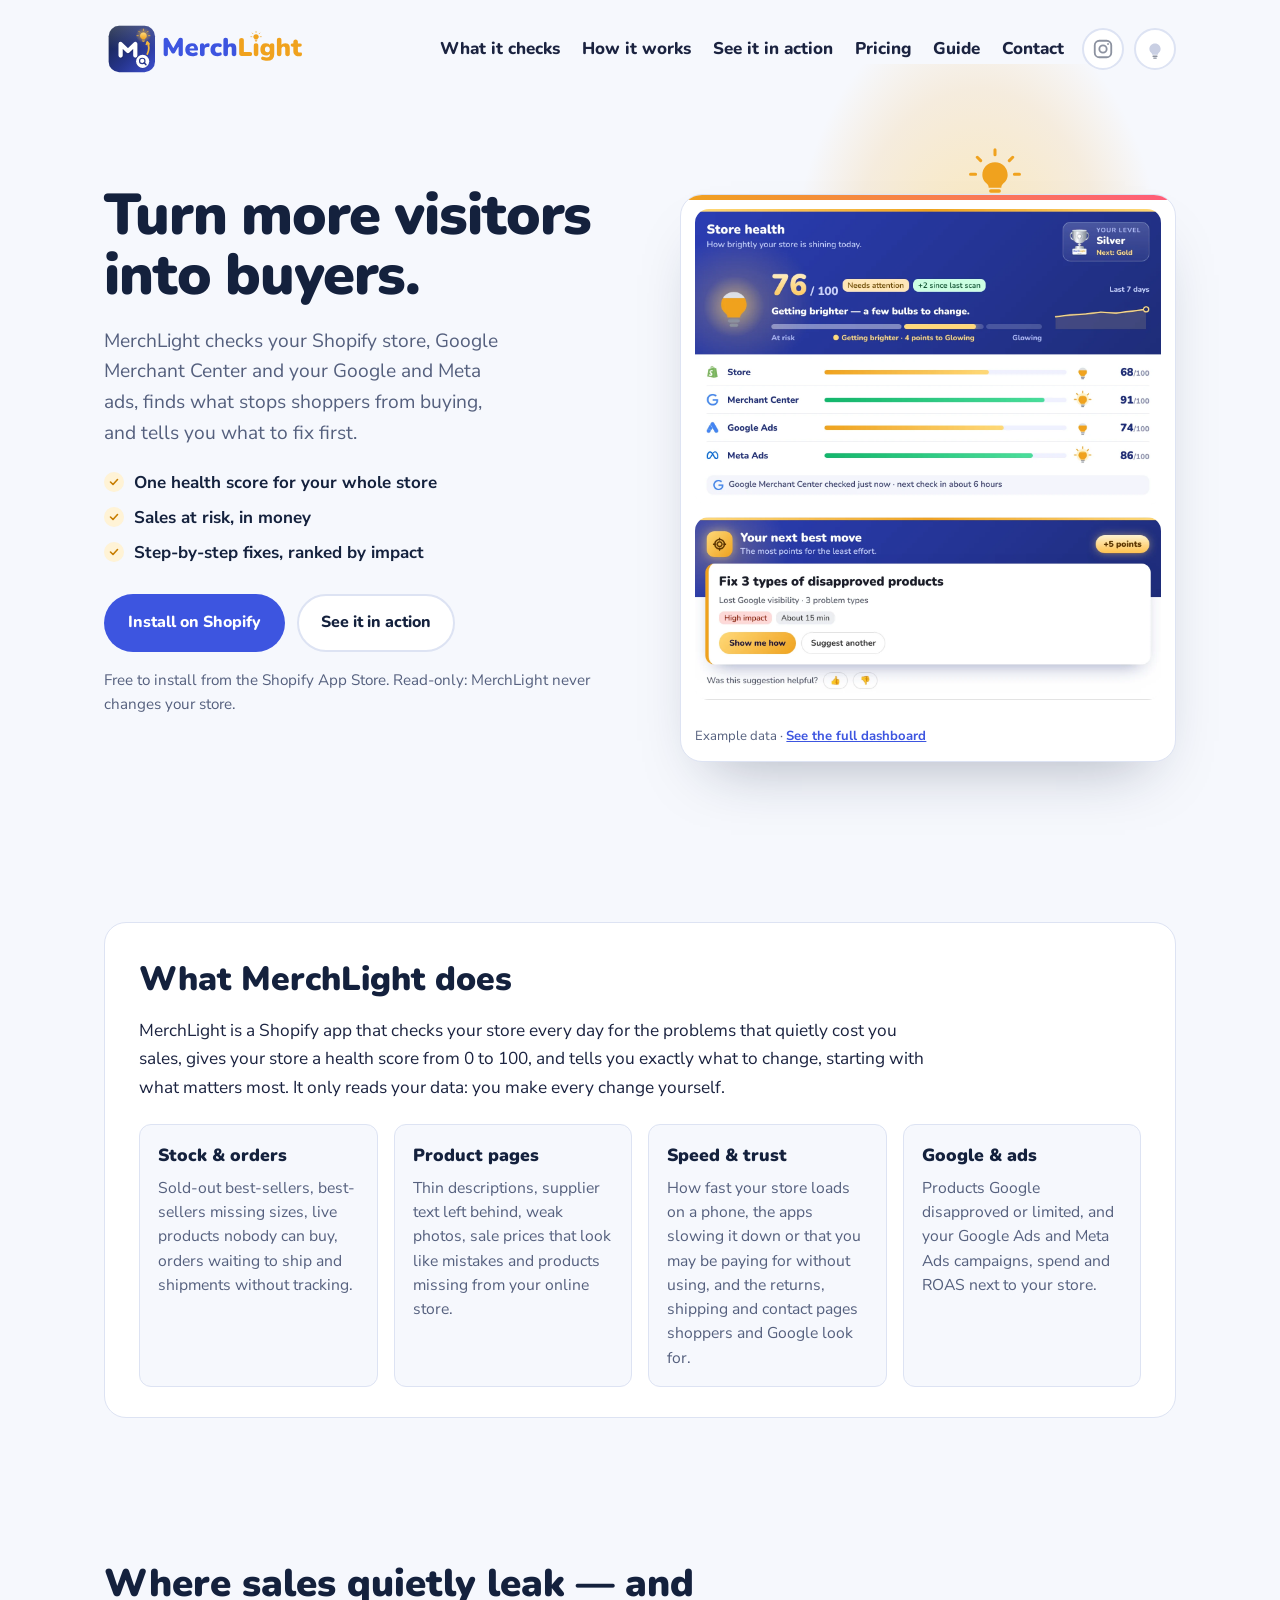
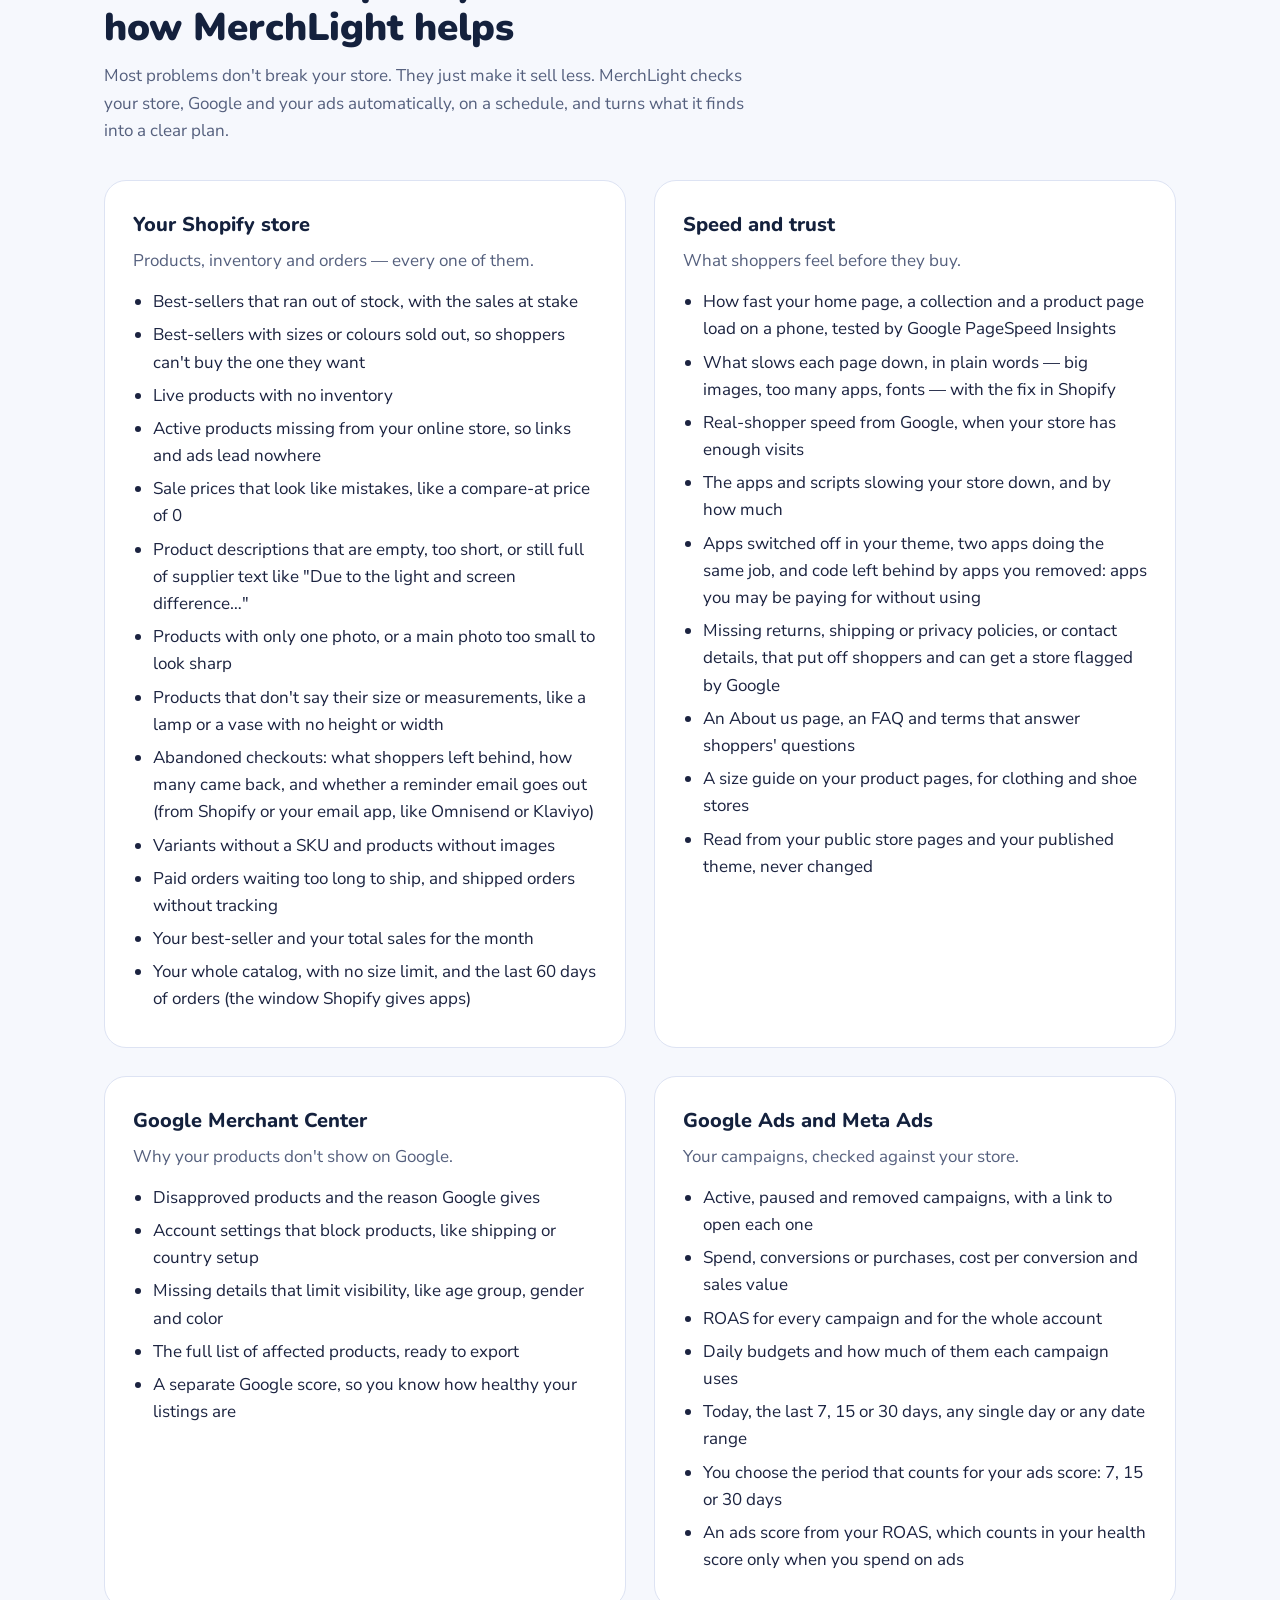
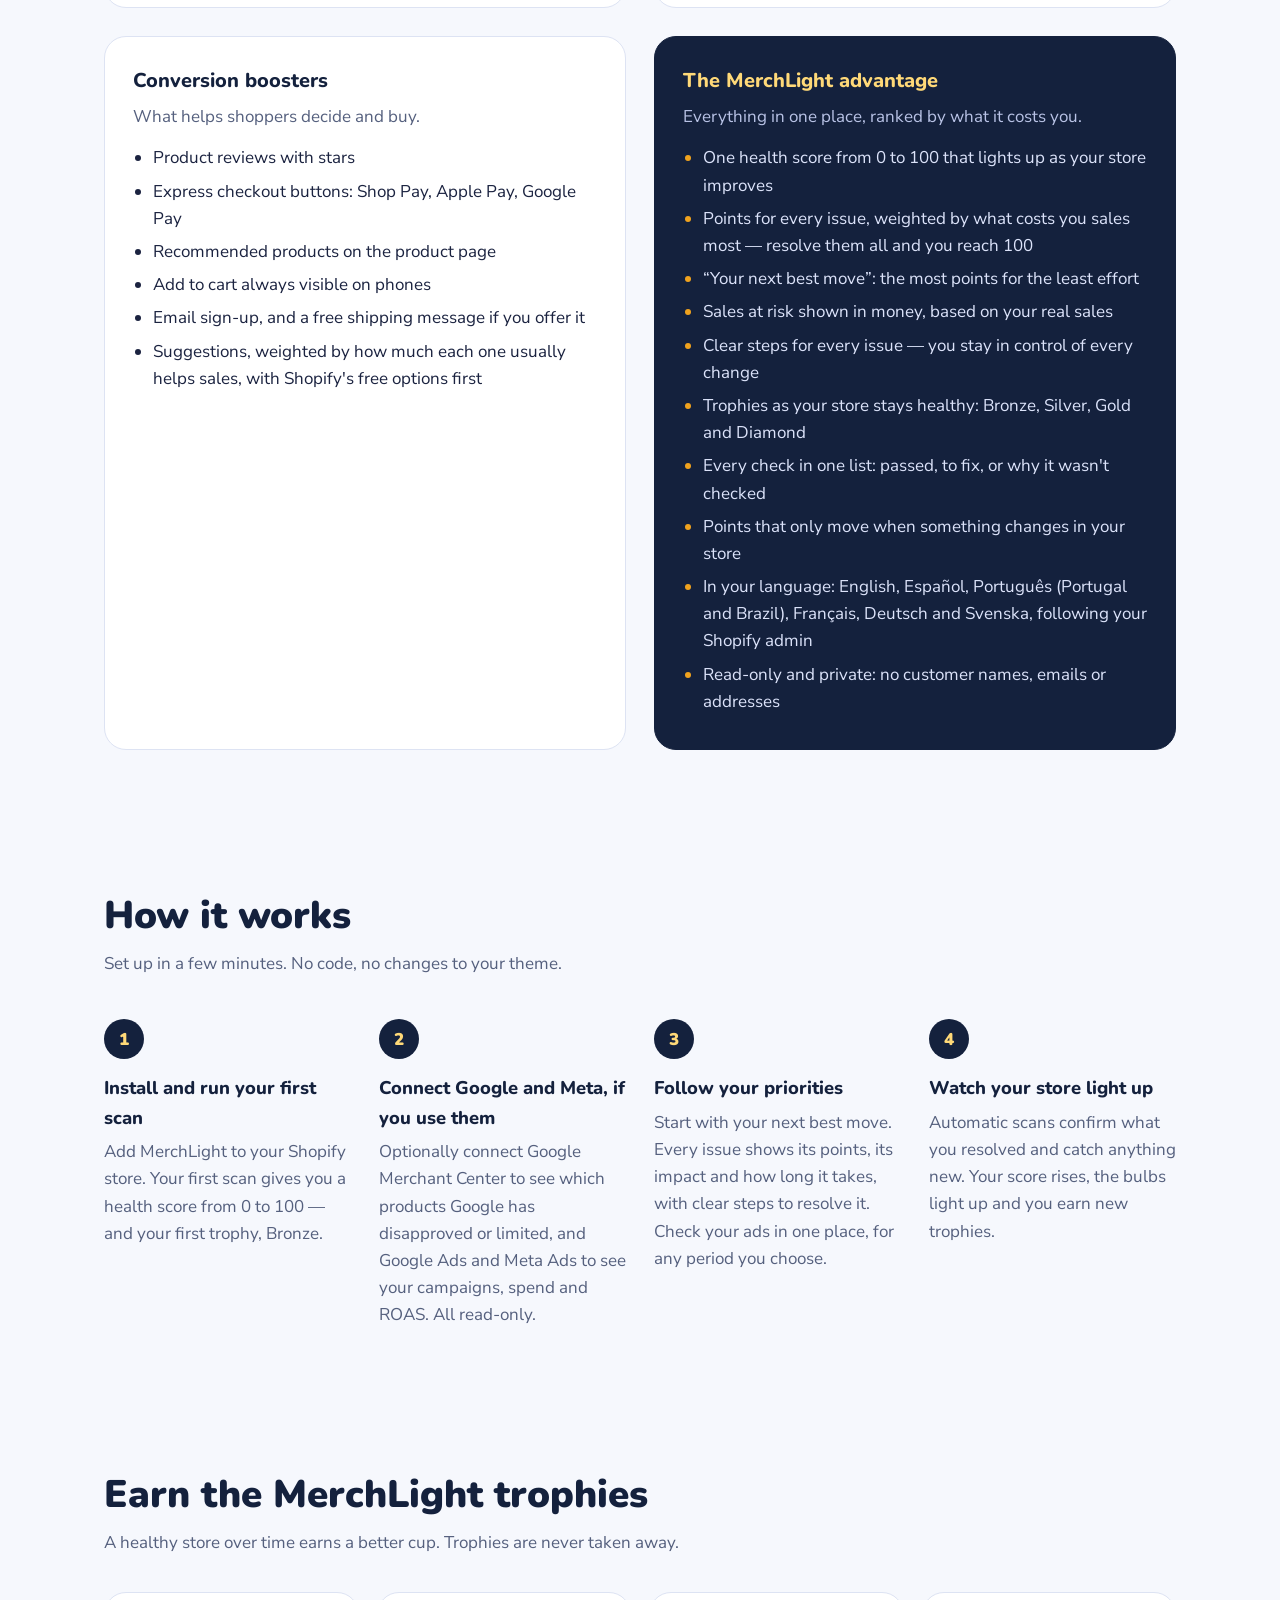
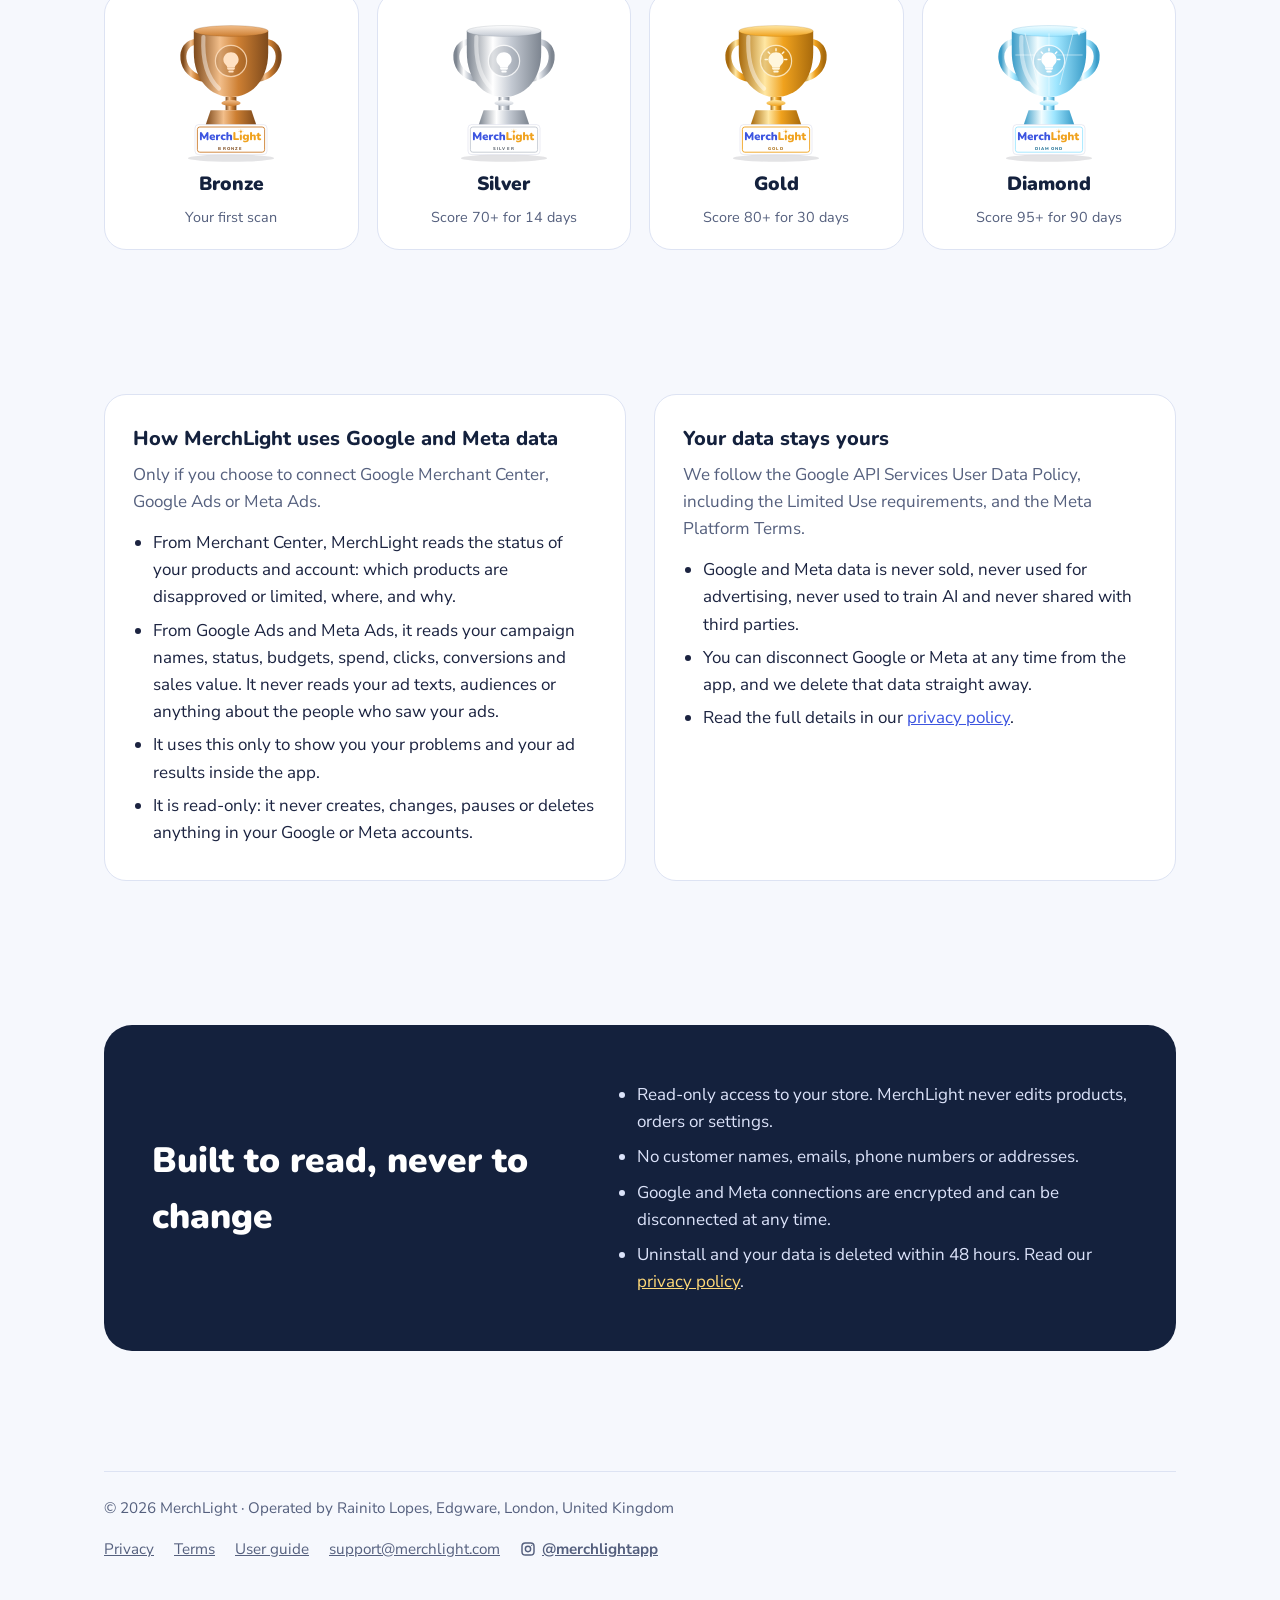
==== commit ce13e395: "Add Instagram @merchlightapp link to header and footer on every page Co-Authored-By: Claude Opus 5.5" ====
--- a/index.html
+++ b/index.html
@@ -27,6 +27,7 @@
       <a href="/guide/">Guide</a>
       <a href="mailto:hello@merchlight.com">Contact</a>
     </nav>
+    <a class="ml-ig" href="https://www.instagram.com/merchlightapp/" target="_blank" rel="noopener" aria-label="MerchLight on Instagram (@merchlightapp)" title="@merchlightapp on Instagram"><svg width="22" height="22" viewBox="0 0 24 24" fill="none" stroke="currentColor" stroke-width="2" stroke-linecap="round" stroke-linejoin="round" aria-hidden="true"><rect x="3" y="3" width="18" height="18" rx="5"/><circle cx="12" cy="12" r="4"/><circle cx="17.5" cy="6.5" r="1" fill="currentColor" stroke="none"/></svg></a>
     <div class="ml-signin">
       <button type="button" class="ml-signin-btn" aria-label="Sign in" aria-expanded="false" aria-controls="ml-signin-menu">
         <svg width="24" height="24" viewBox="-32 -32 64 64" aria-hidden="true"><circle class="glow" cx="0" cy="-1" r="24" fill="#FFD978" opacity=".5"/><path class="fill" d="M0 -15 C9 -15 15 -8 15 0 C15 6 11 9 9 11 C8 12 7.5 13.5 7.5 15 H-7.5 C-7.5 13.5 -8 12 -9 11 C-11 9 -15 6 -15 0 C-15 -8 -9 -15 0 -15 Z"/><rect x="-7" y="17" width="14" height="4" rx="2" fill="#8C92A0"/><rect x="-5" y="22.5" width="10" height="3.5" rx="1.75" fill="#8C92A0"/></svg>
@@ -257,7 +258,7 @@
       <nav aria-label="Legal">
         <a href="/privacy/">Privacy</a>
         <a href="/terms/">Terms</a><a href="/guide/">User guide</a>
-        <a href="mailto:support@merchlight.com">support@merchlight.com</a>
+        <a href="mailto:support@merchlight.com">support@merchlight.com</a><a class="ml-ig-foot" href="https://www.instagram.com/merchlightapp/" target="_blank" rel="noopener"><svg width="16" height="16" viewBox="0 0 24 24" fill="none" stroke="currentColor" stroke-width="2.2" stroke-linecap="round" stroke-linejoin="round" aria-hidden="true"><rect x="3" y="3" width="18" height="18" rx="5"/><circle cx="12" cy="12" r="4"/><circle cx="17.5" cy="6.5" r="1" fill="currentColor" stroke="none"/></svg>@merchlightapp</a>
       </nav>
     </div>
   </footer>
--- a/assets/signin.css
+++ b/assets/signin.css
@@ -24,3 +24,15 @@
 /* O menu e a lâmpada ficam juntos à direita do logótipo. */
 .top > nav,.sitebar-in > nav{margin-left:auto}
 @media (max-width:560px){.top .ml-signin{order:1}.top > nav{order:2}}
+
+/* Instagram: atalho no topo (ao lado da lâmpada) e no rodapé. */
+.ml-ig{width:42px;height:42px;border-radius:50%;display:grid;place-items:center;background:#fff;border:2px solid #DDE3F3;color:#8C92A0;margin-left:18px;transition:border-color .2s,color .2s,box-shadow .2s;flex:none}
+.ml-ig:hover{border-color:#E1306C;color:#E1306C;box-shadow:0 8px 20px -12px rgba(225,48,108,.9)}
+.ml-ig:focus-visible{outline:3px solid #F0A21E;outline-offset:3px}
+.ml-ig + .ml-signin{margin-left:10px}
+.ml-ig-foot{display:inline-flex;align-items:center;gap:6px;font-weight:700}
+.ml-ig-foot:hover{color:#E1306C}
+@media (max-width:560px){.top .ml-ig{order:1;margin-left:auto}.top .ml-ig + .ml-signin{margin-left:10px}}
+.sitebar a.ml-ig{color:#8C92A0}
+.sitebar a.ml-ig:hover{color:#E1306C}
+.sitebar-in .ml-ig + .ml-signin{margin-left:-6px}
